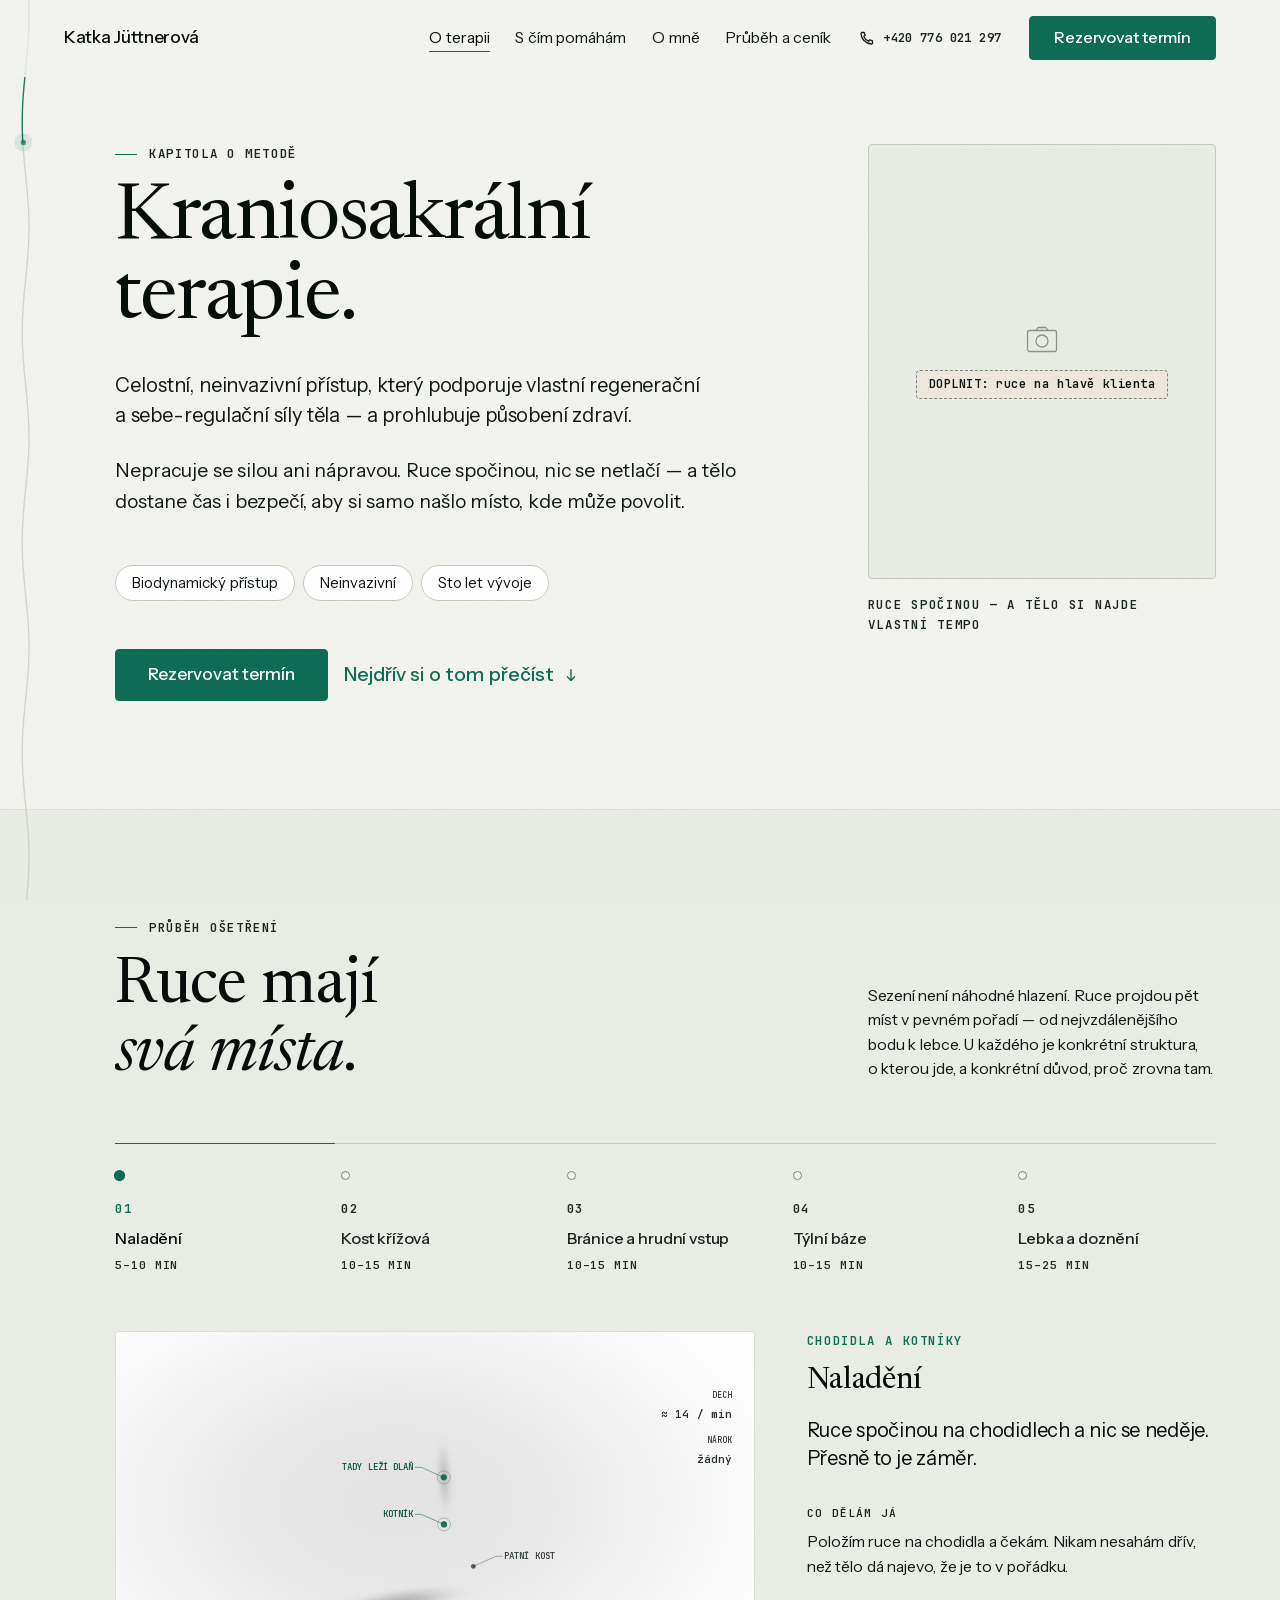
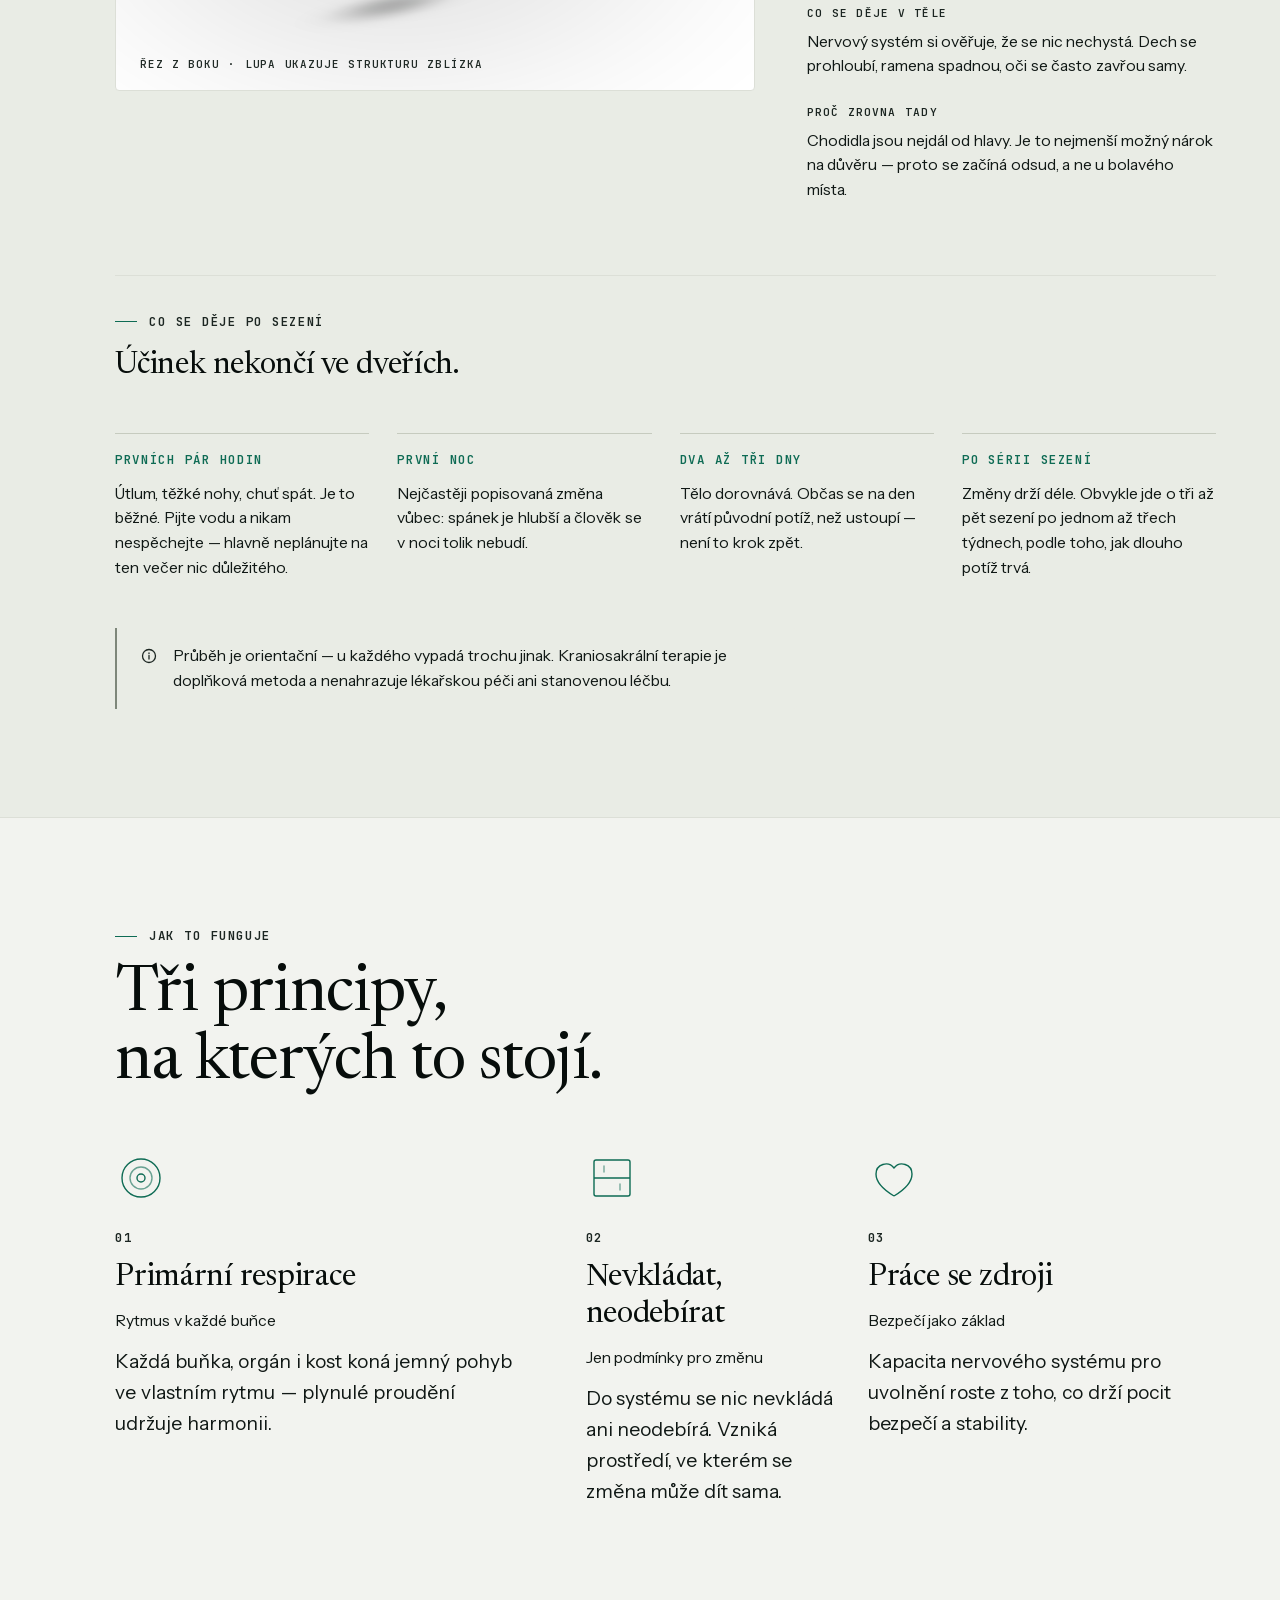
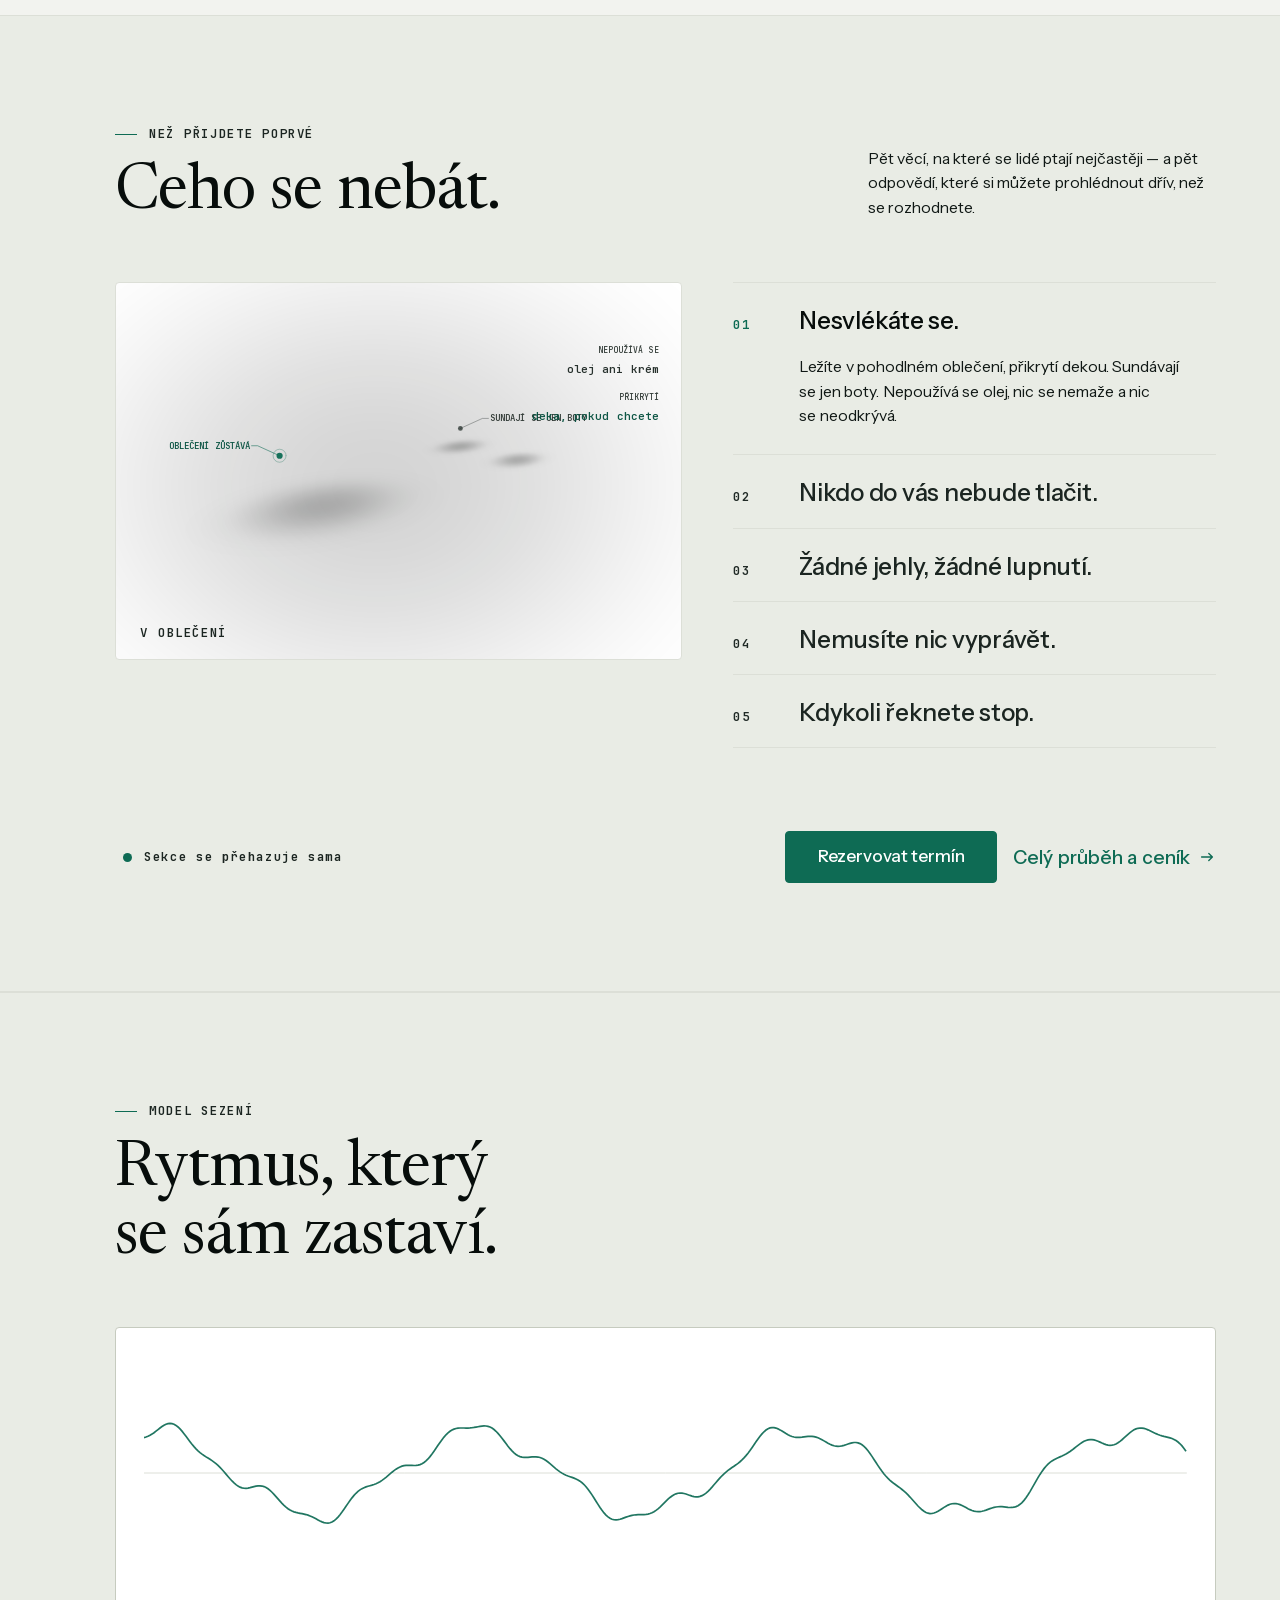
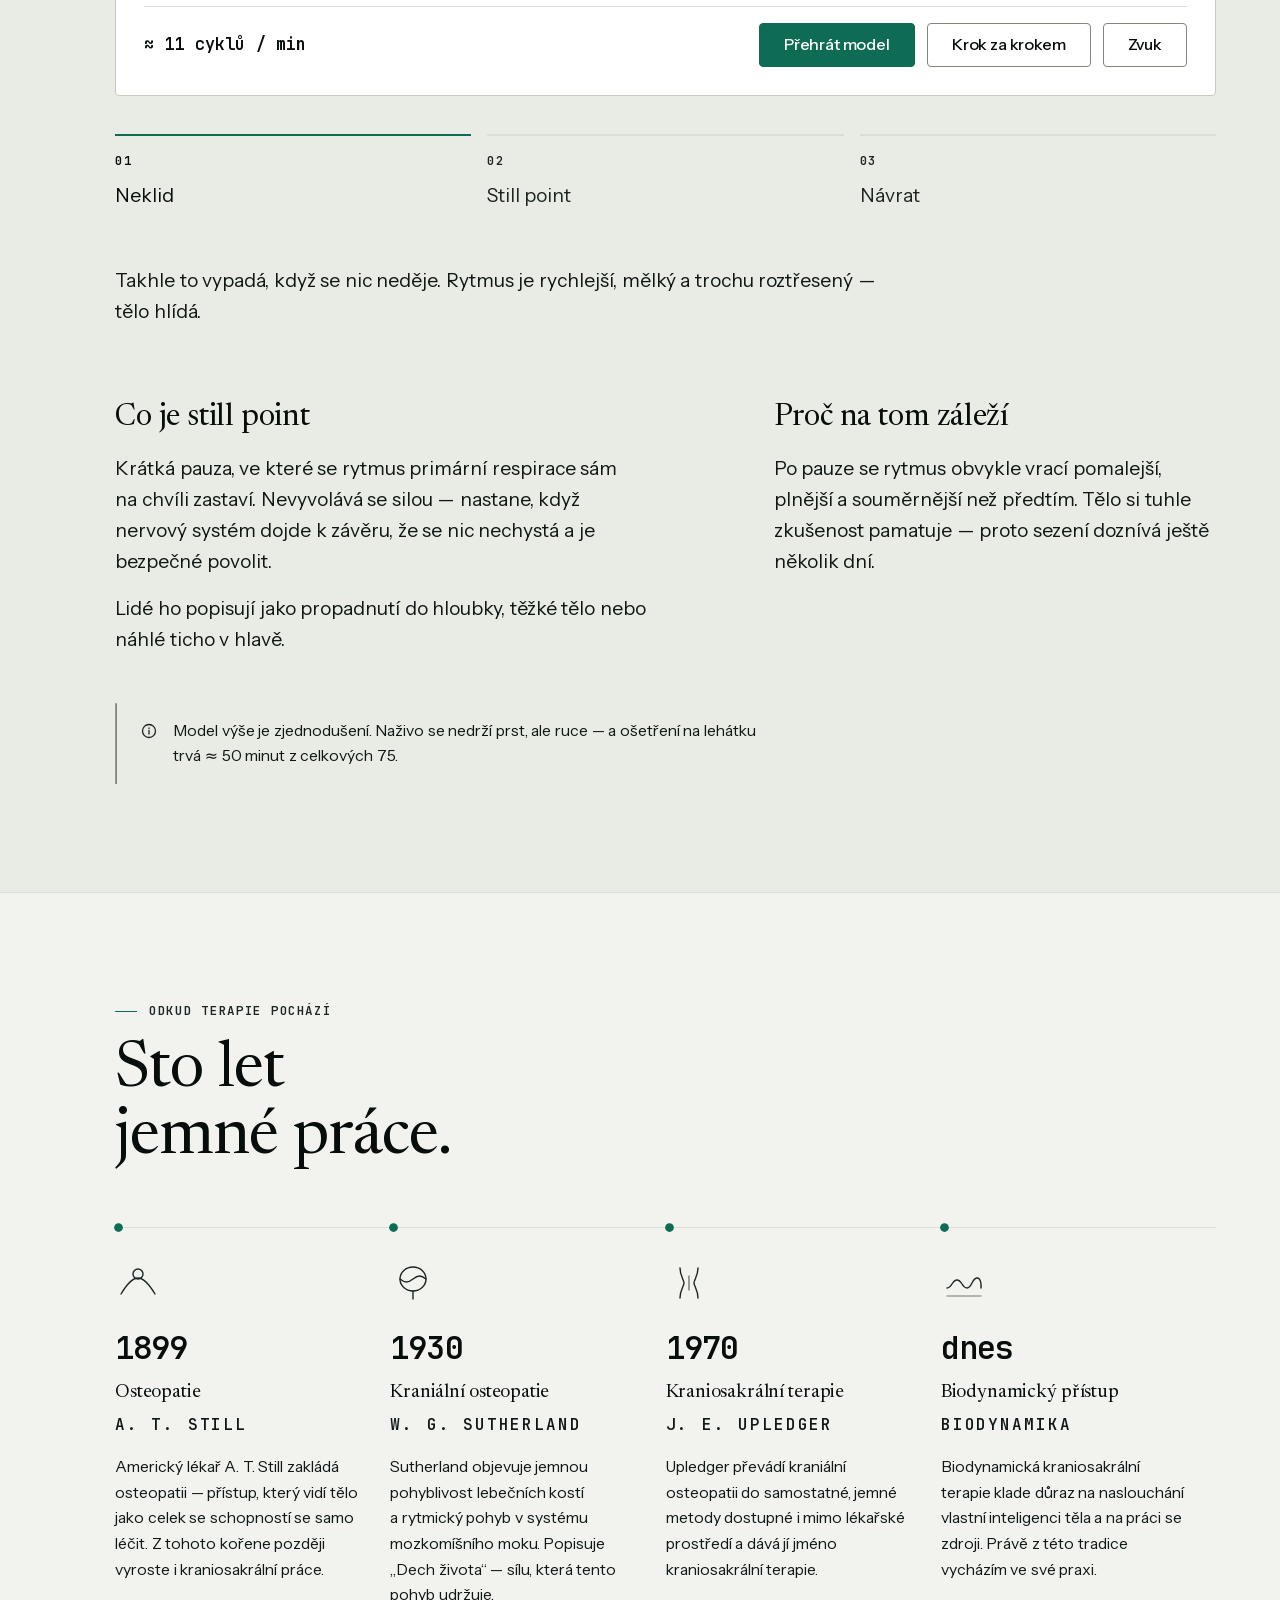
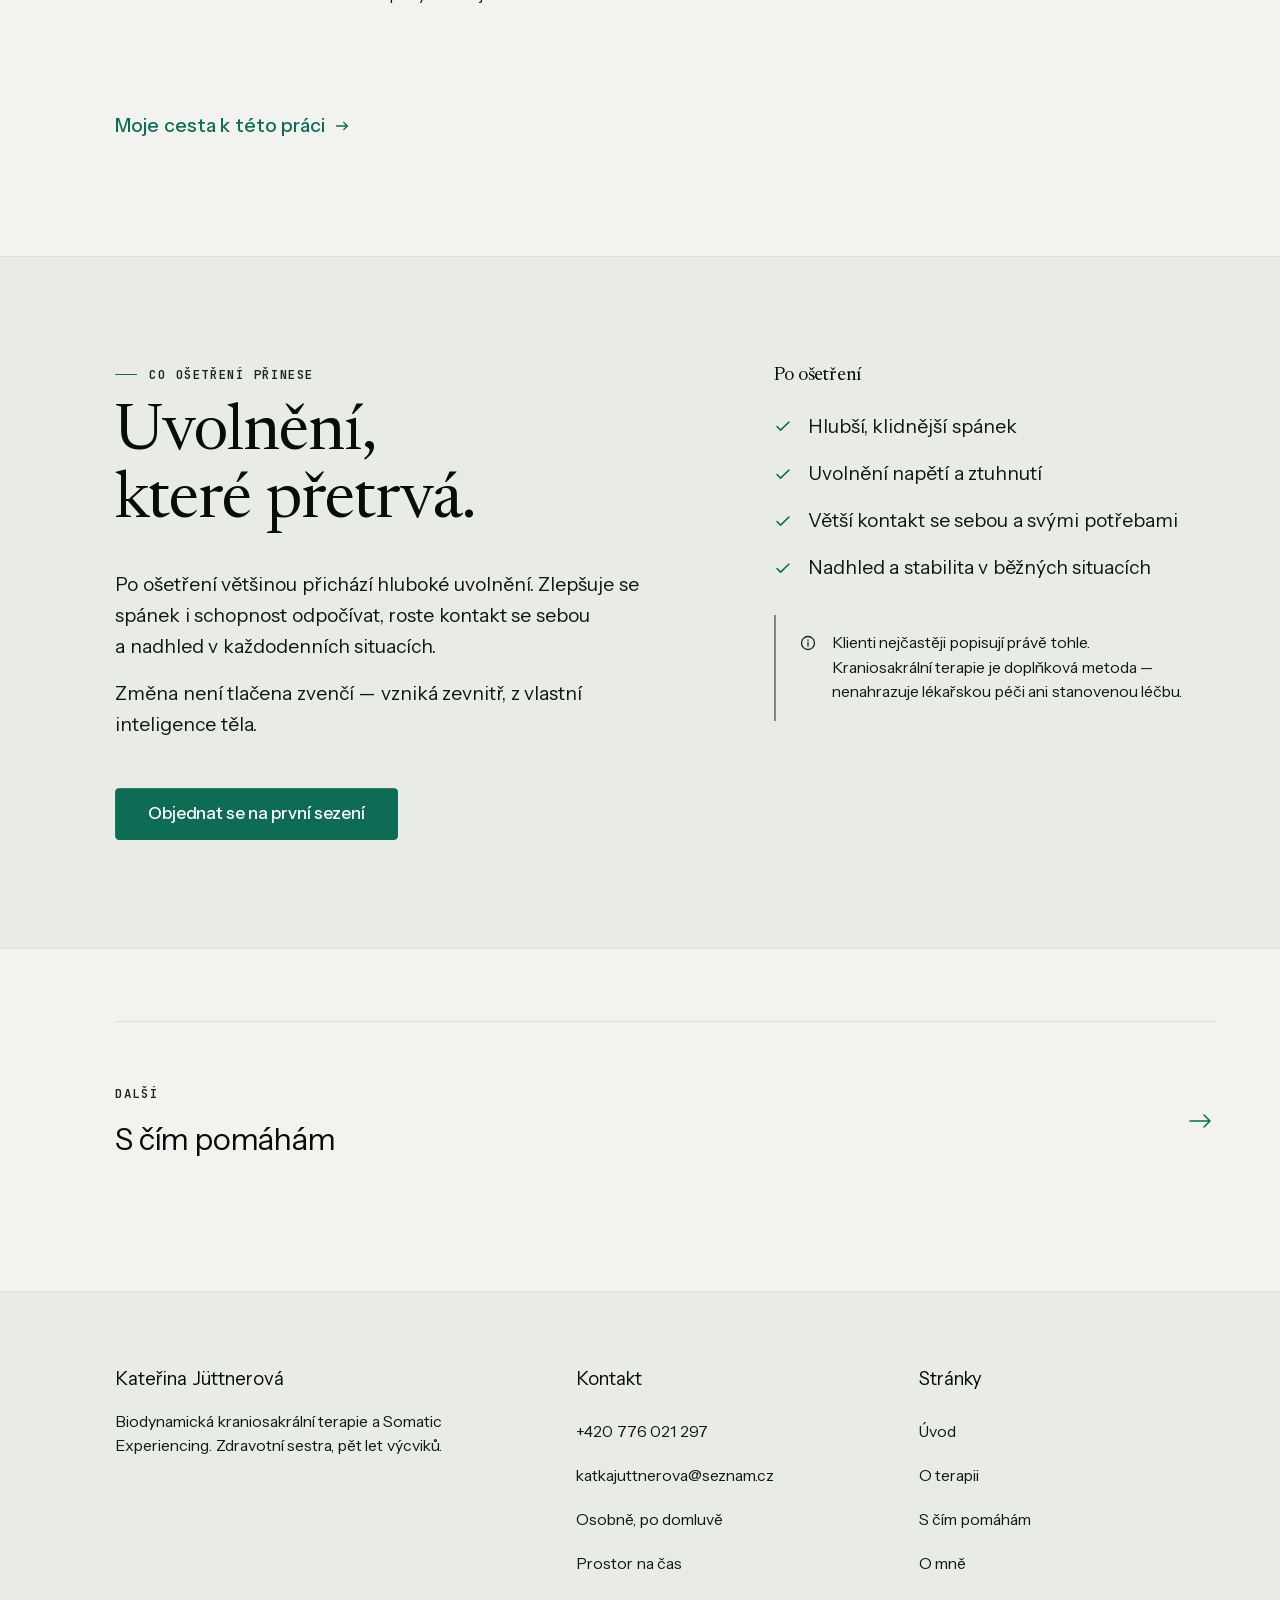
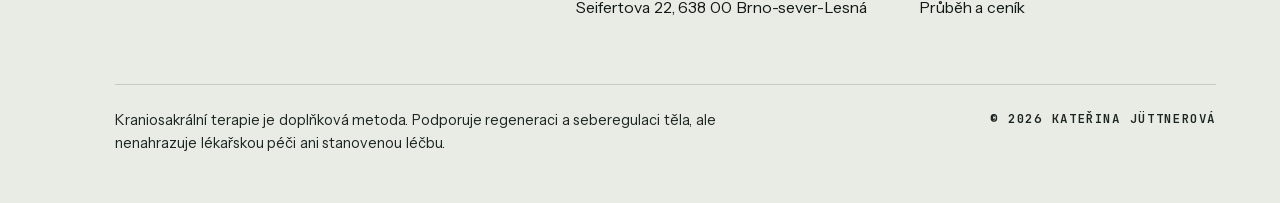
==== kraniosakralni-terapie.html @ 8b29a61a "popis změny" ====
<!doctype html>
<html lang="cs" class="no-js">
<head>
<meta charset="utf-8">
<meta name="viewport" content="width=device-width, initial-scale=1, viewport-fit=cover">
<title>O&nbsp;terapii — biodynamická kraniosakrální terapie</title>
<meta name="description" content="Co je kraniosakrální terapie, jak funguje a odkud pochází. Dotek o váze pěti gramů, primární respirace, still point a sto let vývoje od osteopatie.">
<link rel="canonical" href="https://www.example.cz/kraniosakralni-terapie.html">
<meta name="theme-color" content="#F2F3EF">

<meta property="og:type" content="article">
<meta property="og:locale" content="cs_CZ">
<meta property="og:title" content="O terapii — biodynamická kraniosakrální terapie">
<meta property="og:description" content="Dotek o váze pěti gramů. Rytmus pomalejší než dech. Sto let vývoje od osteopatie k biodynamice.">
<meta property="og:image" content="assets/og.png">
<meta name="twitter:card" content="summary_large_image">

<link rel="icon" href="assets/favicon.svg" type="image/svg+xml">
<link rel="apple-touch-icon" href="assets/apple-touch-icon.png">

<link rel="preload" href="fonts/instrumentsans-var.woff2" as="font" type="font/woff2" crossorigin>
<link rel="preload" href="fonts/newsreader.woff2" as="font" type="font/woff2" crossorigin>
<link rel="stylesheet" href="css/tokens.css">
<link rel="stylesheet" href="css/base.css">
<link rel="stylesheet" href="css/layout.css">
<link rel="stylesheet" href="css/components.css">
<link rel="stylesheet" href="css/modules.css">
<link rel="stylesheet" href="css/_l1.css">
<link rel="stylesheet" href="css/_l2.css">
<link rel="stylesheet" href="css/_l3.css">
<link rel="stylesheet" href="css/_l4.css">
<link rel="stylesheet" href="css/_l5.css">

<script>/* Skrytí pro animaci nasazujeme jen tam, kde je čím animovat.
   Když uživatel nechce pohyb, obsah se nikdy neskryje.
   Pojistka: kdyby se core.js nenačetl nebo cokoli spadlo,
   po 2 s masku strhneme natvrdo. Web bez efektu je pořád web,
   web bez textu není nic. core.js pojistku převezme. */
if(!matchMedia("(prefers-reduced-motion: reduce)").matches){
  document.documentElement.classList.add("js-anim");
  window.__kjRevealGuard=setTimeout(function(){document.documentElement.classList.remove("js-anim")},2000);
}</script>

<script type="application/ld+json">
{
  "@context": "https://schema.org",
  "@type": "BreadcrumbList",
  "itemListElement": [
    { "@type": "ListItem", "position": 1, "name": "Úvod", "item": "https://www.example.cz/" },
    { "@type": "ListItem", "position": 2, "name": "O terapii", "item": "https://www.example.cz/kraniosakralni-terapie.html" }
  ]
}
</script>
</head>
<body>

<a class="skip" href="#obsah">Přeskočit na obsah</a>
<div class="grain" aria-hidden="true"></div>
<canvas class="breathline" data-breathline aria-hidden="true"></canvas>

<header class="nav" data-nav>
  <div class="wrap nav__inner">
    <a class="nav__brand" href="index.html">Katka Jüttnerová</a>
    <nav class="nav__links" aria-label="Hlavní navigace">
      <a class="nav__link" href="kraniosakralni-terapie.html" aria-current="page">O&nbsp;terapii</a>
      <a class="nav__link" href="s-cim-pomaham.html">S&nbsp;čím pomáhám</a>
      <a class="nav__link" href="o-mne.html">O&nbsp;mně</a>
      <a class="nav__link" href="prubeh-a-cenik.html">Průběh a&nbsp;ceník</a>
    </nav>
    <a class="nav__tel" href="tel:+420776021297">
      <svg width="16" height="16" viewBox="0 0 16 16" fill="none" aria-hidden="true"><path d="M3 2.5h2.2l1 2.6L4.8 6.4a8 8 0 0 0 4.8 4.8l1.3-1.4 2.6 1V13a1 1 0 0 1-1.1 1A11 11 0 0 1 2 3.6 1 1 0 0 1 3 2.5Z" stroke="currentColor" stroke-width="1.3" stroke-linejoin="round"/></svg>
      <span class="mono mono--plain">+420&nbsp;776&nbsp;021&nbsp;297</span>
    </a>
    <a class="btn btn--primary btn--sm nav__cta" href="prubeh-a-cenik.html#objednani"><span>Rezervovat termín</span></a>
    <button class="nav__burger" data-burger aria-expanded="false" aria-controls="menu" aria-label="Otevřít menu">
      <svg width="24" height="24" viewBox="0 0 24 24" aria-hidden="true">
        <rect x="3" y="8" width="18" height="1.5" fill="currentColor"/>
        <rect x="3" y="15" width="18" height="1.5" fill="currentColor"/>
      </svg>
    </button>
  </div>
</header>

<div class="menu" id="menu" data-menu aria-hidden="true">
  <div class="wrap">
    <nav class="menu__list" aria-label="Hlavní navigace, mobilní">
      <a class="menu__link" href="index.html">Úvod</a>
      <a class="menu__link" href="kraniosakralni-terapie.html" aria-current="page">O&nbsp;terapii</a>
      <a class="menu__link" href="s-cim-pomaham.html">S&nbsp;čím pomáhám</a>
      <a class="menu__link" href="o-mne.html">O&nbsp;mně</a>
      <a class="menu__link" href="prubeh-a-cenik.html">Průběh a&nbsp;ceník</a>
    </nav>
    <div class="menu__meta">
      <a class="mono mono--plain" href="tel:+420776021297">+420&nbsp;776&nbsp;021&nbsp;297</a>
      <a class="mono mono--plain" href="mailto:katkajuttnerova@seznam.cz">katkajuttnerova@seznam.cz</a>
    </div>
  </div>
</div>

<main id="obsah">

  <!-- ══ HERO ══════════════════════════════════════════════════ -->
  <section class="section" style="padding-top: clamp(120px, 16vh, 190px)">
    <div class="wrap wrap--rail">
      <div class="grid">
        <div class="c1-7">
          <p class="eyebrow mono" data-reveal>Kapitola o&nbsp;metodě</p>
          <h1 data-reveal>
            <span class="line-mask"><span>Kraniosakrální</span></span>
            <span class="line-mask"><span>terapie.</span></span>
          </h1>
          <p class="lede" style="margin-top: var(--s-6)" data-reveal data-reveal-delay="120">
            Celostní, neinvazivní přístup, který podporuje vlastní regenerační
            a&nbsp;sebe-regulační síly těla — a&nbsp;prohlubuje působení zdraví.
          </p>
          <p style="margin-top: var(--s-5)" data-reveal data-reveal-delay="200">
            Nepracuje se silou ani nápravou. Ruce spočinou, nic se netlačí — a&nbsp;tělo
            dostane čas i&nbsp;bezpečí, aby si samo našlo místo, kde může povolit.
          </p>
          <div class="chips" style="margin-top: var(--s-7)" data-reveal data-reveal-delay="260">
            <span class="chip">Biodynamický přístup</span>
            <span class="chip">Neinvazivní</span>
            <span class="chip">Sto let vývoje</span>
          </div>
          <div class="actions" style="margin-top: var(--s-7)" data-reveal data-reveal-delay="320">
            <a class="btn btn--primary" href="prubeh-a-cenik.html#objednani"><span>Rezervovat termín</span></a>
            <a class="link-arrow" href="#podstata">Nejdřív si o&nbsp;tom přečíst
              <svg width="18" height="18" viewBox="0 0 20 20" fill="none" aria-hidden="true"><path d="M10 4v12M6 12l4 4 4-4" stroke="currentColor" stroke-width="1.5" stroke-linecap="round" stroke-linejoin="round"/></svg>
            </a>
          </div>
        </div>

        <div class="c9-12" data-reveal data-reveal-delay="160">
          <figure class="photo photo--4x5">
            <!-- FOTOGRAFIE 02 — ruce na hlavě klienta, 4:5 → assets/ruce-hlava.jpg. Brief v README.md. -->
            <div class="photo__ph">
              <svg width="34" height="34" viewBox="0 0 34 34" fill="none" aria-hidden="true">
                <rect x="2.5" y="6.5" width="29" height="21" rx="2" stroke="currentColor" stroke-width="1.3"/>
                <circle cx="17" cy="17" r="6" stroke="currentColor" stroke-width="1.3"/>
                <path d="M11 6.5l2-3h8l2 3" stroke="currentColor" stroke-width="1.3" stroke-linejoin="round"/>
              </svg>
              <span class="todo">DOPLNIT: ruce na hlavě klienta</span>
            </div>
          </figure>
          <p class="mono" style="margin-top: var(--s-4)">Ruce spočinou — a&nbsp;tělo si najde vlastní tempo</p>
        </div>
      </div>
    </div>
  </section>

  <!-- ══ PODSTATA — sestup pod hladinu ════════════════════════ -->
  <!-- ══ PĚT STANIC ════════════════════════════════════════════
       Průběh ošetření tak, jak opravdu vypadá: pět míst, kde
       ruce postupně spočinou, a u každého konkrétní struktura,
       o kterou jde. Žádný obraz na plátně není metafora —
       kost křížová je kost křížová, přepážka je přepážka.

       Vpravo nahoře je lupa: totéž místo zvětšené, aby bylo
       vidět, o čem text mluví. Vede k němu odkazová linka
       přesně do bodu na těle, kterého se to týká.            -->
  <section class="section tide-in" id="podstata" aria-labelledby="stanice-t">
    <div class="wrap wrap--rail">
      <div class="section-head">
        <div class="section-head__title">
          <p class="eyebrow mono" data-reveal>Průběh ošetření</p>
          <h2 id="stanice-t" data-reveal>
            <span class="line-mask"><span>Ruce mají</span></span>
            <span class="line-mask"><span><em class="em">svá místa</em>.</span></span>
          </h2>
        </div>
        <div class="section-head__aside">
          <p class="small" style="color: var(--ink-2)" data-reveal>
            Sezení není náhodné hlazení. Ruce projdou pět míst v&nbsp;pevném pořadí —
            od nejvzdálenějšího bodu k&nbsp;lebce. U&nbsp;každého je konkrétní struktura,
            o&nbsp;kterou jde, a&nbsp;konkrétní důvod, proč zrovna tam.
          </p>
        </div>
      </div>

      <div class="stops" data-stops data-reveal>

        <!-- ── osa pěti stanic ───────────────────────────────── -->
        <div class="stops__rail" role="tablist" aria-label="Pět stanic ošetření">
          <span class="stops__line" aria-hidden="true"><span class="stops__line-fill" data-stops-fill></span></span>

          <button class="stops__stop" type="button" role="tab" id="stanice-01"
                  aria-selected="true" aria-controls="stanice-01-p" data-stops-tab>
            <span class="stops__dot" aria-hidden="true"></span>
            <span class="stops__no mono">01</span>
            <span class="stops__name">Naladění</span>
            <span class="stops__len mono">5–10 min</span>
          </button>

          <button class="stops__stop" type="button" role="tab" id="stanice-02"
                  aria-selected="false" tabindex="-1" aria-controls="stanice-02-p" data-stops-tab>
            <span class="stops__dot" aria-hidden="true"></span>
            <span class="stops__no mono">02</span>
            <span class="stops__name">Kost křížová</span>
            <span class="stops__len mono">10–15 min</span>
          </button>

          <button class="stops__stop" type="button" role="tab" id="stanice-03"
                  aria-selected="false" tabindex="-1" aria-controls="stanice-03-p" data-stops-tab>
            <span class="stops__dot" aria-hidden="true"></span>
            <span class="stops__no mono">03</span>
            <span class="stops__name">Bránice a&nbsp;hrudní vstup</span>
            <span class="stops__len mono">10–15 min</span>
          </button>

          <button class="stops__stop" type="button" role="tab" id="stanice-04"
                  aria-selected="false" tabindex="-1" aria-controls="stanice-04-p" data-stops-tab>
            <span class="stops__dot" aria-hidden="true"></span>
            <span class="stops__no mono">04</span>
            <span class="stops__name">Týlní báze</span>
            <span class="stops__len mono">10–15 min</span>
          </button>

          <button class="stops__stop" type="button" role="tab" id="stanice-05"
                  aria-selected="false" tabindex="-1" aria-controls="stanice-05-p" data-stops-tab>
            <span class="stops__dot" aria-hidden="true"></span>
            <span class="stops__no mono">05</span>
            <span class="stops__name">Lebka a&nbsp;doznění</span>
            <span class="stops__len mono">15–25 min</span>
          </button>
        </div>

        <!-- ── scéna ─────────────────────────────────────────── -->
        <div class="stops__stage">
          <canvas class="stops__canvas" data-stops-canvas aria-hidden="true"></canvas>
          <p class="stops__hint mono" aria-hidden="true">řez z&nbsp;boku · lupa ukazuje strukturu zblízka</p>
        </div>

        <!-- ── panely ────────────────────────────────────────── -->
        <div class="stops__panels">

          <article class="stops__panel" id="stanice-01-p" role="tabpanel" aria-labelledby="stanice-01" data-stops-panel>
            <p class="stops__struct mono">Chodidla a&nbsp;kotníky</p>
            <h3 class="stops__title">Naladění</h3>
            <p class="stops__perex">Ruce spočinou na chodidlech a&nbsp;nic se neděje. Přesně to je záměr.</p>
            <dl class="stops__facts">
              <div><dt>Co dělám já</dt><dd>Položím ruce na chodidla a&nbsp;čekám. Nikam nesahám dřív,
                než tělo dá najevo, že je to v&nbsp;pořádku.</dd></div>
              <div><dt>Co se děje v&nbsp;těle</dt><dd>Nervový systém si ověřuje, že se nic nechystá.
                Dech se prohloubí, ramena spadnou, oči se často zavřou samy.</dd></div>
              <div><dt>Proč zrovna tady</dt><dd>Chodidla jsou nejdál od hlavy. Je to nejmenší možný
                nárok na důvěru — proto se začíná odsud, a&nbsp;ne u&nbsp;bolavého místa.</dd></div>
            </dl>
          </article>

          <article class="stops__panel" id="stanice-02-p" role="tabpanel" aria-labelledby="stanice-02" data-stops-panel hidden>
            <p class="stops__struct mono">Kost křížová · dolní úpon tvrdé pleny</p>
            <h3 class="stops__title">Kost křížová</h3>
            <p class="stops__perex">Dlaň leží pod křížem. Kost se sama naklání dopředu a&nbsp;dozadu — asi devětkrát za minutu.</p>
            <dl class="stops__facts">
              <div><dt>Co dělám já</dt><dd>Jedna ruka pod kostí křížovou, druhá volně na kyčli.
                Netlačím ani nenapravuji — držím místo a&nbsp;naslouchám.</dd></div>
              <div><dt>Co se děje v&nbsp;těle</dt><dd>Tvrdá plena, pevný obal míchy, je nahoře přirostlá
                k&nbsp;lebce a&nbsp;dole ke kosti křížové. Když povolí tah dole, uvolní se celý sloupec.</dd></div>
              <div><dt>Komu to nejvíc pomáhá</dt><dd>Ztuhlý kříž, vystřelující bolest do nohy,
                pánev po porodu, dlouhé sezení u&nbsp;stolu.</dd></div>
            </dl>
          </article>

          <article class="stops__panel" id="stanice-03-p" role="tabpanel" aria-labelledby="stanice-03" data-stops-panel hidden>
            <p class="stops__struct mono">Příčné přepážky · bránice · hrudní vstup</p>
            <h3 class="stops__title">Bránice a&nbsp;hrudní vstup</h3>
            <p class="stops__perex">Tělo má několik vodorovných přepážek. Když drží jedna, drží obvykle všechny.</p>
            <dl class="stops__facts">
              <div><dt>Co dělám já</dt><dd>Jedna ruka na hrudní kosti, druhá pod zády proti ní.
                Čekám, až se vrstva mezi nimi pustí — někdy to trvá deset minut.</dd></div>
              <div><dt>Co se děje v&nbsp;těle</dt><dd>Pánevní dno, bránice a&nbsp;hrudní vstup jsou úžiny,
                kudy prochází všechno: cévy, nervy, jícen, mízní cesty. Napětí se usazuje právě tady.</dd></div>
              <div><dt>Komu to nejvíc pomáhá</dt><dd>Mělký dech, sevřený hrudník, knedlík v&nbsp;krku,
                tlak pod žebry, studené ruce.</dd></div>
            </dl>
          </article>

          <article class="stops__panel" id="stanice-04-p" role="tabpanel" aria-labelledby="stanice-04" data-stops-panel hidden>
            <p class="stops__struct mono">Týl a&nbsp;atlas · výstup bloudivého nervu</p>
            <h3 class="stops__title">Týlní báze</h3>
            <p class="stops__perex">Hlava leží v&nbsp;dlaních. Její vlastní váha udělá většinu práce.</p>
            <dl class="stops__facts">
              <div><dt>Co dělám já</dt><dd>Prsty spočinou pod týlem, kde lebka nasedá na první obratel.
                Nic se netahá — jen se přestane držet.</dd></div>
              <div><dt>Co se děje v&nbsp;těle</dt><dd>Tudy vystupuje bloudivý nerv, hlavní kabel klidu
                do srdce, plic a&nbsp;střev. Když dostane místo, tělo se přepne z&nbsp;pohotovosti do trávení.</dd></div>
              <div><dt>Komu to nejvíc pomáhá</dt><dd>Migréna, tlak za okem, ztuhlá šíje, skřípání zubů,
                točení hlavy, tinnitus.</dd></div>
            </dl>
          </article>

          <article class="stops__panel" id="stanice-05-p" role="tabpanel" aria-labelledby="stanice-05" data-stops-panel hidden>
            <p class="stops__struct mono">Lebeční švy · nitrolební plena · still point</p>
            <h3 class="stops__title">Lebka a&nbsp;doznění</h3>
            <p class="stops__perex">Rytmus se prodlouží, na chvíli se úplně zastaví — a&nbsp;vrátí se hlubší.</p>
            <dl class="stops__facts">
              <div><dt>Co dělám já</dt><dd>Dlaně obejmou lebku a&nbsp;drží ji beze změny. Pak se ruce
                vrátí na chodidla a&nbsp;sezení se uzavře tam, kde začalo.</dd></div>
              <div><dt>Co se děje v&nbsp;těle</dt><dd>Té pauze se říká still point. Nevynucuje se: nastane,
                když nervový systém dojde k&nbsp;závěru, že se nic nechystá a&nbsp;je bezpečné povolit.</dd></div>
              <div><dt>Co potom</dt><dd>Posledních pár minut jen ležíte. Vstávat se nikam nespěchá —
                a&nbsp;většina lidí to ani nechce.</dd></div>
            </dl>
          </article>

        </div>
      </div>

      <!-- ── co se děje potom ────────────────────────────────── -->
      <div class="after" data-reveal>
        <div class="after__head">
          <p class="eyebrow mono">Co se děje po sezení</p>
          <h3 class="after__title">Účinek nekončí ve&nbsp;dveřích.</h3>
        </div>
        <ol class="after__list">
          <li>
            <span class="after__when mono">Prvních pár hodin</span>
            <p>Útlum, těžké nohy, chuť spát. Je to běžné. Pijte vodu a&nbsp;nikam nespěchejte —
              hlavně neplánujte na ten večer nic důležitého.</p>
          </li>
          <li>
            <span class="after__when mono">První noc</span>
            <p>Nejčastěji popisovaná změna vůbec: spánek je hlubší a&nbsp;člověk se v&nbsp;noci tolik nebudí.</p>
          </li>
          <li>
            <span class="after__when mono">Dva až tři dny</span>
            <p>Tělo dorovnává. Občas se na den vrátí původní potíž, než ustoupí — není to krok zpět.</p>
          </li>
          <li>
            <span class="after__when mono">Po sérii sezení</span>
            <p>Změny drží déle. Obvykle jde o&nbsp;tři až pět sezení po&nbsp;jednom až třech týdnech,
              podle toho, jak dlouho potíž trvá.</p>
          </li>
        </ol>
        <div class="after__note note">
          <svg width="16" height="16" viewBox="0 0 16 16" fill="none" aria-hidden="true"><circle cx="8" cy="8" r="6.5" stroke="currentColor" stroke-width="1.3"/><path d="M8 5v.5M8 7.5V11" stroke="currentColor" stroke-width="1.3" stroke-linecap="round"/></svg>
          <p>Průběh je orientační — u&nbsp;každého vypadá trochu jinak. Kraniosakrální terapie je
            doplňková metoda a&nbsp;nenahrazuje lékařskou péči ani stanovenou léčbu.</p>
        </div>
      </div>
    </div>
  </section>

  <!-- ══ JAK TO FUNGUJE — tři principy ═════════════════════════ -->
  <section class="section" aria-labelledby="funguje">
    <div class="wrap wrap--rail">
      <div class="section-head">
        <div class="section-head__title">
          <p class="eyebrow mono" data-reveal>Jak to funguje</p>
          <h2 id="funguje" data-reveal>
            <span class="line-mask"><span>Tři principy,</span></span>
            <span class="line-mask"><span>na kterých to stojí.</span></span>
          </h2>
        </div>
      </div>

      <div class="grid">
        <article class="c1-5" data-reveal>
          <svg width="52" height="52" viewBox="0 0 52 52" fill="none" data-draw style="color: var(--tide); margin-bottom: var(--s-5)" aria-hidden="true">
            <circle cx="26" cy="26" r="19" stroke="currentColor" stroke-width="1.4"/>
            <circle cx="26" cy="26" r="11" stroke="currentColor" stroke-width="1.4" opacity=".6"/>
            <circle cx="26" cy="26" r="4" stroke="currentColor" stroke-width="1.4"/>
          </svg>
          <p class="mono">01</p>
          <h3 style="margin: var(--s-3) 0">Primární respirace</h3>
          <p class="small" style="color: var(--ink-2); margin-bottom: var(--s-3)">Rytmus v&nbsp;každé buňce</p>
          <p>Každá buňka, orgán i&nbsp;kost koná jemný pohyb ve vlastním rytmu — plynulé proudění udržuje harmonii.</p>
        </article>

        <article class="c6-12" style="grid-column: 6 / 9" data-reveal data-reveal-delay="80">
          <svg width="52" height="52" viewBox="0 0 52 52" fill="none" data-draw style="color: var(--tide); margin-bottom: var(--s-5)" aria-hidden="true">
            <rect x="8" y="8" width="36" height="36" rx="2" stroke="currentColor" stroke-width="1.4"/>
            <path d="M8 26h36" stroke="currentColor" stroke-width="1.4"/>
            <path d="M18 20v-6M34 32v6" stroke="currentColor" stroke-width="1.4" stroke-linecap="round" opacity=".55"/>
          </svg>
          <p class="mono">02</p>
          <h3 style="margin: var(--s-3) 0">Nevkládat, neodebírat</h3>
          <p class="small" style="color: var(--ink-2); margin-bottom: var(--s-3)">Jen podmínky pro změnu</p>
          <p>Do systému se nic nevkládá ani neodebírá. Vzniká prostředí, ve kterém se změna může dít sama.</p>
        </article>

        <article class="c9-12" data-reveal data-reveal-delay="160">
          <svg width="52" height="52" viewBox="0 0 52 52" fill="none" data-draw style="color: var(--tide); margin-bottom: var(--s-5)" aria-hidden="true">
            <path d="M26 44C16 38 8 31 8 22a10 10 0 0 1 18-6 10 10 0 0 1 18 6c0 9-8 16-18 22Z" stroke="currentColor" stroke-width="1.4" stroke-linejoin="round"/>
          </svg>
          <p class="mono">03</p>
          <h3 style="margin: var(--s-3) 0">Práce se zdroji</h3>
          <p class="small" style="color: var(--ink-2); margin-bottom: var(--s-3)">Bezpečí jako základ</p>
          <p>Kapacita nervového systému pro uvolnění roste z&nbsp;toho, co drží pocit bezpečí a&nbsp;stability.</p>
        </article>
      </div>
    </div>
  </section>

  <!-- ══ PĚT GRAMŮ — řez tkání pod prstem ══════════════════════ -->
  <!-- ══ ČEHO SE NEBÁT ═════════════════════════════════════════
       Nejčastější obavy před první návštěvou. Ne seznam tvrzení
       — pět scén, ve kterých je vidět, co se dít NEBUDE.

       Panely se přehazují samy, dokud si někdo nevybere. Pak
       se automat vypne a už se nezapne: kdo si vybral, ten
       čte, a nesmí mu to nikdo přehodit pod rukama.          -->
  <section class="section tide-in" id="pet-gramu" aria-labelledby="obavy">
    <div class="wrap wrap--rail">
      <div class="section-head">
        <div class="section-head__title">
          <p class="eyebrow mono" data-reveal>Než přijdete poprvé</p>
          <h2 id="obavy" data-reveal>
            <span class="line-mask"><span>Čeho se nebát.</span></span>
          </h2>
        </div>
        <div class="section-head__aside">
          <p class="small" style="color: var(--ink-2)" data-reveal>
            Pět věcí, na které se lidé ptají nejčastěji — a&nbsp;pět odpovědí, které
            si můžete prohlédnout dřív, než se rozhodnete.
          </p>
        </div>
      </div>

      <div class="calm" data-calm data-reveal>

        <!-- ── scéna ─────────────────────────────────────────── -->
        <div class="calm__stage">
          <canvas class="calm__canvas" data-calm-canvas aria-hidden="true"></canvas>
          <p class="calm__stamp mono" data-calm-stamp aria-hidden="true">v oblečení</p>
        </div>

        <!-- ── seznam ────────────────────────────────────────── -->
        <div class="calm__list" role="tablist" aria-label="Pět častých obav" aria-orientation="vertical">

          <div class="calm__item" data-calm-item="clothes">
            <button class="calm__head" type="button" role="tab" id="obava-01"
                    aria-selected="true" aria-controls="obava-01-p" data-calm-tab>
              <span class="calm__no mono" aria-hidden="true">01</span>
              <span class="calm__title">Nesvlékáte se.</span>
              <span class="calm__meter" aria-hidden="true"><span class="calm__meter-fill" data-calm-meter></span></span>
            </button>
            <div class="calm__panel" id="obava-01-p" role="tabpanel" aria-labelledby="obava-01" data-calm-panel>
              <p><span>Ležíte v&nbsp;pohodlném oblečení, přikrytí dekou. Sundávají se jen boty.
                Nepoužívá se olej, nic se nemaže a&nbsp;nic se neodkrývá.</span></p>
            </div>
          </div>

          <div class="calm__item" data-calm-item="press">
            <button class="calm__head" type="button" role="tab" id="obava-02"
                    aria-selected="false" aria-controls="obava-02-p" data-calm-tab tabindex="-1">
              <span class="calm__no mono" aria-hidden="true">02</span>
              <span class="calm__title">Nikdo do vás nebude tlačit.</span>
              <span class="calm__meter" aria-hidden="true"><span class="calm__meter-fill" data-calm-meter></span></span>
            </button>
            <div class="calm__panel" id="obava-02-p" role="tabpanel" aria-labelledby="obava-02" data-calm-panel hidden>
              <p><span>Dotek váží kolem pěti gramů — jako mince položená na kůži. Kůže se
                prohne o&nbsp;desetiny milimetru. Není to masáž ani napravování.</span></p>
            </div>
          </div>

          <div class="calm__item" data-calm-item="tools">
            <button class="calm__head" type="button" role="tab" id="obava-03"
                    aria-selected="false" aria-controls="obava-03-p" data-calm-tab tabindex="-1">
              <span class="calm__no mono" aria-hidden="true">03</span>
              <span class="calm__title">Žádné jehly, žádné lupnutí.</span>
              <span class="calm__meter" aria-hidden="true"><span class="calm__meter-fill" data-calm-meter></span></span>
            </button>
            <div class="calm__panel" id="obava-03-p" role="tabpanel" aria-labelledby="obava-03" data-calm-panel hidden>
              <p><span>Nic se nepíchá, nic se nenapravuje trhnutím, klouby se nelámou.
                Jediný nástroj jsou ruce, které leží.</span></p>
            </div>
          </div>

          <div class="calm__item" data-calm-item="talk">
            <button class="calm__head" type="button" role="tab" id="obava-04"
                    aria-selected="false" aria-controls="obava-04-p" data-calm-tab tabindex="-1">
              <span class="calm__no mono" aria-hidden="true">04</span>
              <span class="calm__title">Nemusíte nic vyprávět.</span>
              <span class="calm__meter" aria-hidden="true"><span class="calm__meter-fill" data-calm-meter></span></span>
            </button>
            <div class="calm__panel" id="obava-04-p" role="tabpanel" aria-labelledby="obava-04" data-calm-panel hidden>
              <p><span>Nemusíte otevírat nic, na co nemáte sílu. Řeknete jen to, co chcete —
                a&nbsp;pak už můžete mlčet celých pětasedmdesát minut.</span></p>
            </div>
          </div>

          <div class="calm__item" data-calm-item="stop">
            <button class="calm__head" type="button" role="tab" id="obava-05"
                    aria-selected="false" aria-controls="obava-05-p" data-calm-tab tabindex="-1">
              <span class="calm__no mono" aria-hidden="true">05</span>
              <span class="calm__title">Kdykoli řeknete stop.</span>
              <span class="calm__meter" aria-hidden="true"><span class="calm__meter-fill" data-calm-meter></span></span>
            </button>
            <div class="calm__panel" id="obava-05-p" role="tabpanel" aria-labelledby="obava-05" data-calm-panel hidden>
              <p><span>Ruce se zvednou okamžitě a&nbsp;bez vysvětlování. Každý nový kontakt
                předem řeknu — nikdy se vás nedotknu bez ohlášení.</span></p>
            </div>
          </div>

        </div>

        <!-- ── ovládání ──────────────────────────────────────── -->
        <div class="calm__foot">
          <button class="calm__auto" type="button" data-calm-auto aria-pressed="true">
            <span class="calm__auto-icon" aria-hidden="true"></span>
            <span data-calm-auto-label>Sekce se přehazuje sama</span>
          </button>
          <div class="actions">
            <a class="btn btn--primary" href="prubeh-a-cenik.html#objednani"><span>Rezervovat termín</span></a>
            <a class="link-arrow" href="prubeh-a-cenik.html">Celý průběh a&nbsp;ceník
              <svg width="18" height="18" viewBox="0 0 20 20" fill="none" aria-hidden="true"><path d="M4 10h12M12 6l4 4-4 4" stroke="currentColor" stroke-width="1.5" stroke-linecap="round" stroke-linejoin="round"/></svg>
            </a>
          </div>
        </div>

      </div>
    </div>
  </section>

  <!-- ══ STILL POINT ═══════════════════════════════════════════ -->
  <section class="section tide-in" id="stillpoint" aria-labelledby="still-t">
    <div class="wrap wrap--rail">
      <div class="section-head">
        <div class="section-head__title">
          <p class="eyebrow mono" data-reveal>Model sezení</p>
          <h2 id="still-t" data-reveal>
            <span class="line-mask"><span>Rytmus, který</span></span>
            <span class="line-mask"><span>se sám zastaví.</span></span>
          </h2>
        </div>
        <div class="section-head__aside">
          <p class="hint" data-reveal><span class="hint__dot" aria-hidden="true"></span> Přehrajte si, co se pod rukama děje</p>
        </div>
      </div>

      <div class="still" data-stillpoint data-breath-mode="still" data-reveal>
        <div class="still__stage">
          <canvas class="still__canvas" data-still-canvas aria-hidden="true"></canvas>
          <div class="still__meta">
            <div class="still__rate" data-still-rate aria-live="polite">≈&nbsp;11 cyklů / min</div>
            <div class="actions actions--tight">
              <button class="btn btn--primary btn--sm" data-still-play aria-pressed="false" type="button"><span data-label>Přehrát model</span></button>
              <button class="btn btn--ghost btn--sm" data-still-stepper type="button"><span>Krok za krokem</span></button>
              <button class="btn btn--ghost btn--sm" data-still-sound aria-pressed="false" type="button"><span data-label>Zvuk</span></button>
            </div>
          </div>
        </div>

        <div class="still__steps">
          <button class="still__step" data-still-step aria-current="true" type="button"><b>01</b>Neklid</button>
          <button class="still__step" data-still-step aria-current="false" type="button"><b>02</b>Still point</button>
          <button class="still__step" data-still-step aria-current="false" type="button"><b>03</b>Návrat</button>
        </div>

        <p class="still__desc" data-still-desc></p>
      </div>

      <div class="grid" style="margin-top: clamp(40px, 6vh, 72px)">
        <div class="c1-6" data-reveal>
          <h3>Co je still point</h3>
          <p style="margin-top: var(--s-4)">
            Krátká pauza, ve které se rytmus primární respirace sám na chvíli zastaví.
            Nevyvolává se silou — nastane, když nervový systém dojde k&nbsp;závěru, že se nic
            nechystá a&nbsp;je bezpečné povolit.
          </p>
          <p style="margin-top: var(--s-4)">
            Lidé ho popisují jako propadnutí do hloubky, těžké tělo nebo náhlé ticho v&nbsp;hlavě.
          </p>
        </div>
        <div class="c8-12" data-reveal data-reveal-delay="100">
          <h3>Proč na tom záleží</h3>
          <p style="margin-top: var(--s-4)">
            Po pauze se rytmus obvykle vrací pomalejší, plnější a&nbsp;souměrnější než předtím.
            Tělo si tuhle zkušenost pamatuje — proto sezení doznívá ještě několik dní.
          </p>
        </div>
      </div>

      <div class="note" style="margin-top: var(--s-7)" data-reveal>
        <svg width="16" height="16" viewBox="0 0 16 16" fill="none" aria-hidden="true"><circle cx="8" cy="8" r="6.5" stroke="currentColor" stroke-width="1.3"/><path d="M8 5v.5M8 7.5V11" stroke="currentColor" stroke-width="1.3" stroke-linecap="round"/></svg>
        <p>
          Model výše je zjednodušení. Naživo se nedrží prst, ale ruce — a&nbsp;ošetření na lehátku
          trvá ≈&nbsp;50 minut z&nbsp;celkových 75.
        </p>
      </div>
    </div>
  </section>

  <!-- ══ STO LET JEMNÉ PRÁCE ═══════════════════════════════════ -->
  <section class="section" aria-labelledby="historie">
    <div class="wrap wrap--rail">
      <div class="section-head">
        <div class="section-head__title">
          <p class="eyebrow mono" data-reveal>Odkud terapie pochází</p>
          <h2 id="historie" data-reveal>
            <span class="line-mask"><span>Sto let</span></span>
            <span class="line-mask"><span>jemné práce.</span></span>
          </h2>
        </div>
      </div>

      <div class="timeline" data-timeline>
        <div class="timeline__track">
          <article class="tl-node" data-tl-node>
            <svg class="tl-node__glyph" viewBox="0 0 46 46" fill="none" data-draw aria-hidden="true">
              <path d="M6 34c6-10 12-16 17-16s11 6 17 16" stroke="currentColor" stroke-width="1.4" stroke-linecap="round"/>
              <circle cx="23" cy="14" r="5" stroke="currentColor" stroke-width="1.4"/>
            </svg>
            <span class="tl-node__year">1899</span>
            <h3 class="tl-node__title">Osteopatie</h3>
            <p class="tl-node__who">A. T. Still</p>
            <p>Americký lékař A. T. Still zakládá osteopatii — přístup, který vidí tělo jako celek
              se schopností se samo léčit. Z&nbsp;tohoto kořene později vyroste i&nbsp;kraniosakrální práce.</p>
          </article>

          <article class="tl-node" data-tl-node>
            <svg class="tl-node__glyph" viewBox="0 0 46 46" fill="none" data-draw aria-hidden="true">
              <ellipse cx="23" cy="19" rx="13" ry="12" stroke="currentColor" stroke-width="1.4"/>
              <path d="M10 19c5 4 8 4 13 0s8-4 13 0" stroke="currentColor" stroke-width="1.4" stroke-linecap="round"/>
              <path d="M23 31v8" stroke="currentColor" stroke-width="1.4" stroke-linecap="round"/>
            </svg>
            <span class="tl-node__year">1930</span>
            <h3 class="tl-node__title">Kraniální osteopatie</h3>
            <p class="tl-node__who">W. G. Sutherland</p>
            <p>Sutherland objevuje jemnou pohyblivost lebečních kostí a&nbsp;rytmický pohyb v&nbsp;systému
              mozkomíšního moku. Popisuje „Dech života“ — sílu, která tento pohyb udržuje.</p>
          </article>

          <article class="tl-node" data-tl-node>
            <svg class="tl-node__glyph" viewBox="0 0 46 46" fill="none" data-draw aria-hidden="true">
              <path d="M14 8c0 8 4 12 4 15s-4 7-4 15" stroke="currentColor" stroke-width="1.4" stroke-linecap="round"/>
              <path d="M32 8c0 8-4 12-4 15s4 7 4 15" stroke="currentColor" stroke-width="1.4" stroke-linecap="round"/>
              <path d="M23 16v14" stroke="currentColor" stroke-width="1.4" stroke-linecap="round" opacity=".6"/>
            </svg>
            <span class="tl-node__year">1970</span>
            <h3 class="tl-node__title">Kraniosakrální terapie</h3>
            <p class="tl-node__who">J. E. Upledger</p>
            <p>Upledger převádí kraniální osteopatii do samostatné, jemné metody dostupné i&nbsp;mimo
              lékařské prostředí a&nbsp;dává jí jméno kraniosakrální terapie.</p>
          </article>

          <article class="tl-node" data-tl-node>
            <svg class="tl-node__glyph" viewBox="0 0 46 46" fill="none" data-draw aria-hidden="true">
              <path d="M6 28c5 0 5-8 10-8s5 8 10 8 5-10 10-10 4 10 4 10" stroke="currentColor" stroke-width="1.4" stroke-linecap="round"/>
              <path d="M6 36h34" stroke="currentColor" stroke-width="1.4" stroke-linecap="round" opacity=".4"/>
            </svg>
            <span class="tl-node__year">dnes</span>
            <h3 class="tl-node__title">Biodynamický přístup</h3>
            <p class="tl-node__who">Biodynamika</p>
            <p>Biodynamická kraniosakrální terapie klade důraz na naslouchání vlastní inteligenci
              těla a&nbsp;na práci se zdroji. Právě z&nbsp;této tradice vycházím ve své praxi.</p>
          </article>
        </div>
      </div>

      <div class="actions" style="margin-top: var(--s-7)" data-reveal>
        <a class="link-arrow" href="o-mne.html">Moje cesta k&nbsp;této práci
          <svg width="18" height="18" viewBox="0 0 20 20" fill="none" aria-hidden="true"><path d="M4 10h12M12 6l4 4-4 4" stroke="currentColor" stroke-width="1.5" stroke-linecap="round" stroke-linejoin="round"/></svg>
        </a>
      </div>
    </div>
  </section>

  <!-- ══ CO OŠETŘENÍ PŘINESE ═══════════════════════════════════ -->
  <section class="section tide-in" aria-labelledby="prinese">
    <div class="wrap wrap--rail">
      <div class="grid">
        <div class="c1-6">
          <p class="eyebrow mono" data-reveal>Co ošetření přinese</p>
          <h2 id="prinese" data-reveal>
            <span class="line-mask"><span>Uvolnění,</span></span>
            <span class="line-mask"><span>které přetrvá.</span></span>
          </h2>
          <p style="margin-top: var(--s-6)" data-reveal>
            Po ošetření většinou přichází hluboké uvolnění. Zlepšuje se spánek i&nbsp;schopnost
            odpočívat, roste kontakt se sebou a&nbsp;nadhled v&nbsp;každodenních situacích.
          </p>
          <p style="margin-top: var(--s-4)" data-reveal>
            Změna není tlačena zvenčí — vzniká zevnitř, z&nbsp;vlastní inteligence těla.
          </p>
          <div class="actions" style="margin-top: var(--s-7)" data-reveal>
            <a class="btn btn--primary" href="prubeh-a-cenik.html#objednani"><span>Objednat se na první sezení</span></a>
          </div>
        </div>

        <div class="c8-12" data-reveal>
          <h3 style="font-size: var(--fs-h4); margin-bottom: var(--s-5)">Po ošetření</h3>
          <ul class="checks">
            <li><svg width="18" height="18" viewBox="0 0 18 18" fill="none" aria-hidden="true"><path d="M3 9.5l3.6 3.6L15 5" stroke="currentColor" stroke-width="1.6" stroke-linecap="round" stroke-linejoin="round"/></svg> Hlubší, klidnější spánek</li>
            <li><svg width="18" height="18" viewBox="0 0 18 18" fill="none" aria-hidden="true"><path d="M3 9.5l3.6 3.6L15 5" stroke="currentColor" stroke-width="1.6" stroke-linecap="round" stroke-linejoin="round"/></svg> Uvolnění napětí a&nbsp;ztuhnutí</li>
            <li><svg width="18" height="18" viewBox="0 0 18 18" fill="none" aria-hidden="true"><path d="M3 9.5l3.6 3.6L15 5" stroke="currentColor" stroke-width="1.6" stroke-linecap="round" stroke-linejoin="round"/></svg> Větší kontakt se sebou a&nbsp;svými potřebami</li>
            <li><svg width="18" height="18" viewBox="0 0 18 18" fill="none" aria-hidden="true"><path d="M3 9.5l3.6 3.6L15 5" stroke="currentColor" stroke-width="1.6" stroke-linecap="round" stroke-linejoin="round"/></svg> Nadhled a&nbsp;stabilita v&nbsp;běžných situacích</li>
          </ul>

          <div class="note" style="margin-top: var(--s-6)">
            <svg width="16" height="16" viewBox="0 0 16 16" fill="none" aria-hidden="true"><circle cx="8" cy="8" r="6.5" stroke="currentColor" stroke-width="1.3"/><path d="M8 5v.5M8 7.5V11" stroke="currentColor" stroke-width="1.3" stroke-linecap="round"/></svg>
            <p>Klienti nejčastěji popisují právě tohle. Kraniosakrální terapie je doplňková
              metoda — nenahrazuje lékařskou péči ani stanovenou léčbu.</p>
          </div>
        </div>
      </div>
    </div>
  </section>

  <section class="section--tight">
    <div class="wrap wrap--rail">
      <a class="pager" href="s-cim-pomaham.html">
        <span>
          <span class="pager__label mono">Další</span>
          <span class="pager__title" style="display: block; margin-top: var(--s-2)">S&nbsp;čím pomáhám</span>
        </span>
        <svg class="pager__arrow" width="32" height="32" viewBox="0 0 32 32" fill="none" aria-hidden="true"><path d="M6 16h20M20 10l6 6-6 6" stroke="currentColor" stroke-width="1.5" stroke-linecap="round" stroke-linejoin="round"/></svg>
      </a>
    </div>
  </section>

</main>

<footer class="footer" data-breath-mode="exhale">
  <div class="wrap wrap--rail">
    <div class="footer__grid">
      <div>
        <p class="footer__title">Kateřina Jüttnerová</p>
        <p class="small" style="color: var(--ink-2); max-width: 34ch">
          Biodynamická kraniosakrální terapie a&nbsp;Somatic Experiencing.
          Zdravotní sestra, pět let výcviků.
        </p>
      </div>
      <div>
        <p class="footer__title">Kontakt</p>
        <address class="footer__list small">
          <a href="tel:+420776021297">+420&nbsp;776&nbsp;021&nbsp;297</a>
          <a href="mailto:katkajuttnerova@seznam.cz">katkajuttnerova@seznam.cz</a>
          <span style="color: var(--ink-2)">Osobně, po&nbsp;domluvě</span>
          <span>Prostor na&nbsp;čas</span>
          <span>Seifertova 22, 638&nbsp;00 Brno-sever-Lesná</span>
        </address>
      </div>
      <div>
        <p class="footer__title">Stránky</p>
        <nav class="footer__list small" aria-label="Patička">
          <a href="index.html">Úvod</a>
          <a href="kraniosakralni-terapie.html">O&nbsp;terapii</a>
          <a href="s-cim-pomaham.html">S&nbsp;čím pomáhám</a>
          <a href="o-mne.html">O&nbsp;mně</a>
          <a href="prubeh-a-cenik.html">Průběh a&nbsp;ceník</a>
        </nav>
      </div>
    </div>

    <div class="footer__legal">
      <p class="footer__disclaimer">
        Kraniosakrální terapie je doplňková metoda. Podporuje regeneraci a&nbsp;seberegulaci těla,
        ale nenahrazuje lékařskou péči ani stanovenou léčbu.
      </p>
      <p class="mono">© 2026 Kateřina Jüttnerová</p>
    </div>
  </div>
</footer>

<nav class="bottombar" aria-label="Rychlý kontakt">
  <a class="bottombar__btn bottombar__btn--primary" href="tel:+420776021297">
    <svg width="18" height="18" viewBox="0 0 24 24" fill="none" aria-hidden="true"><path d="M4 4h3.4l1.5 4-2.1 1.6a12 12 0 0 0 7.6 7.6L16 15l4 1.5V20a1.5 1.5 0 0 1-1.7 1.5A17 17 0 0 1 2.5 5.7 1.5 1.5 0 0 1 4 4Z" stroke="currentColor" stroke-width="1.5" stroke-linejoin="round"/></svg>
    Zavolat
  </a>
  <a class="bottombar__btn" href="mailto:katkajuttnerova@seznam.cz">
    <svg width="18" height="18" viewBox="0 0 24 24" fill="none" aria-hidden="true"><rect x="2.5" y="5" width="19" height="14" rx="2" stroke="currentColor" stroke-width="1.5"/><path d="m3 7 9 6 9-6" stroke="currentColor" stroke-width="1.5" stroke-linejoin="round"/></svg>
    Napsat
  </a>
</nav>

<script defer src="js/core.js"></script>
<script defer src="vendor/lenis.min.js"></script>
<script defer src="js/breath-line.js"></script>

<script>/* Moduly stránky se načtou až po prvním vykreslení (core.js →
   initLazyScripts). Přes <script defer> by běžely ještě před
   DOMContentLoaded a držely hlavní vlákno — text by na slabším
   stroji čekal na dokreslení scény. Pořadí zůstává zachované. */
window.KJ_LAZY = [
  "js/motion.js",
  /* 3D vrstva jde první. Když si vezme plátno, kreslená verze
     pod ní se sama vypne (getContext("2d") vrátí null). Když
     WebGL není, spustí se kreslená verze jako záloha.      */
  "js/webgl/geom.js",
  "js/webgl/parts.js",
  "js/webgl/stage.js",
  "js/webgl/sections.js",
  "js/webgl/run3d.js",
  "js/plate.js",
  "js/modules/stops.js",
  "js/modules/calm.js",
  "js/modules/stillpoint.js",
  "js/modules/timeline.js"
];</script>
</body>
</html>
---- css/tokens.css ----
/* ============================================================
   tokens.css — jediný zdroj pravdy
   Barvy · typografie · prostor · pohyb
   Když chcete změnit vzhled webu, měňte tady. Nikde jinde.
   ============================================================ */

:root {
  /* ---------- POVRCHY ---------------------------------------
     Světlé, se zeleno-šedým (ne žlutým) spodkem.               */
  --bg:          #F2F3EF;   /* porcelán — základní plocha webu   */
  --surface:     #FFFFFF;   /* panely, které mají „dýchnout“     */
  --surface-2:   #E9ECE5;   /* klidová mělčina, sekční předěly   */
  --sand:        #EDE7DC;   /* teplý protipól — POUZE tam,
                               kde je na webu člověk (Katka)     */
  /* KŮŽE SILUETY. Mapa těla je jediné místo webu, kde o sobě
     mluví návštěvník — a byla přitom nejstudenější plochou,
     jakou web má: bílá siluetа na šedozelené desce s ocelově
     modrou kresbou. Dva teplé odstíny z ní dělají člověka,
     ne sádrový odlitek. Používá je jen ona.                  */
  --skin-hi:     #FAF3EA;   /* teplé světlo shora               */
  --skin-lo:     #E9D8C6;   /* teplý stín zespodu               */

  /* ---------- INKOUST ---------------------------------------
     ČERNÁ SAZBA. Web měl dřív čtyři stupně šedi a text v nich
     doslova blednul: dlouhé odstavce běžely na #3C4944, popisky
     na #5F6A64. Na porcelánovém podkladu to vypadalo jemně,
     četlo se to ale jako vybledlý tisk — a hlavně to dělalo
     hierarchii BARVOU, což je nejslabší způsob, jak ji dělat.

     Teď je hierarchie VELIKOSTÍ, ŘEZEM A PROSTOREM a všechen
     text je černý. Ne #000: pořád má zelenošedý spodek, aby
     seděl k porcelánu a nepálil do očí — ale je to černá,
     ne šedá. Rozdíl mezi stupni je do sedmi procent světlosti,
     tedy na hraně rozeznatelnosti; nadpisy jsou nejtmavší,
     drobná sazba o vlásek světlejší, aby při malém stupni
     nekaňkovala.                                              */
  --ink:         #070D0B;   /* nadpisy — 18,9:1 na --bg          */
  --ink-2:       #101815;   /* dlouhé odstavce         17,2 AAA  */
  --ink-3:       #1B2521;   /* popisky s informací     15,1 AAA  */
                            /* Bylo #5F6A64 (5,05:1). Trojka je
                               po webu nejrozšířenější „drobný“
                               token — popisky, číslovky, patičky.
                               Ztmavením se z něj stal plnohodnotný
                               text, ne poznámka pod čarou.       */
  --ink-4:       #8B958D;   /* POUZE dekorace, nikdy text        */
                            /* Kontrast na --bg je 2,41:1. To je
                               pro tečku nebo linku v pořádku,
                               pro PÍSMENO ne — a přesně tam se
                               token dostal: číslovky 01/02/03,
                               odečty na kolech, popisky pod
                               grafy. Všechna taková místa mají
                               teď --ink-meta, tenhle token
                               zůstává jen kresbě.               */
  --ink-meta:    #202A26;   /* drobné popisky a číslovky.
                               --bg 14,3 · --surface 15,9 ·
                               --surface-2 13,4 · --sand 13,0 —
                               AAA i pro nejmenší řez na webu.   */
  --line:        #DCDFD7;   /* optický předěl                    */
  --line-strong: #C6CBBF;   /* rám panelu                        */
  --line-ui:     #7E877A;   /* hranice ovládacího prvku  3,34 ✓  */
  --line-sand:   #DFD7C8;   /* hrana pískové plochy — teplý
                               protipól k --line. Byl to jediný
                               napevno zapsaný odstín v layout.css. */

  /* ---------- AKCE ------------------------------------------ */
  --tide:        #0E6B54;   /* CTA, aktivní stavy, linka dechu   */
  --tide-deep:   #0A5442;   /* hover                             */
  --tide-soft:   #CFE6DA;   /* výplně, podklad chipů             */
  --tide-warm:   #1E7A5B;   /* o ~12 % teplejší příliv — světlo,
                               které v hero scéně nese kurzor.
                               Na --bg 4,7:1, tedy AA i jako text. */

  /* ---------- TŘI ČÁSTI SEZENÍ ------------------------------
     Tonální postup jedné barvy, ne tři náhodné odstíny:
     střední tón (příchod) → nejhlubší (práce na lehátku) →
     nejsvětlejší (návrat). Barva tak nese děj, ne jen rozlišení.
     Používají se výhradně jako plocha a značka, nikdy jako text. */
  --seg-1:       #6FA48C;
  --seg-2:       #0E6B54;
  --seg-3:       #A9C7B6;

  /* ---------- BAREVNÝ KLÍČ SEDMI TÉMAT ----------------------
     Všech sedm prochází AA jako text na --bg i na --surface.   */
  --t-migrena:   #2F6E8F;
  --t-stres:     #9A5B2E;
  --t-menopauza: #7A4B6E;
  --t-poporodu:  #4E6E42;
  --t-zada:      #1E6455;
  --t-uzkost:    #4E5490;
  --t-dalsi:     #5E6A64;

  /* Aktuální téma — přepisuje ho JS podle sekce ve výřezu.
     Sem sahá linka dechu, chipy i aktivní stavy.               */
  --theme:       var(--tide);
  --theme-soft:  var(--tide-soft);

  /* ---------- PÍSMO -----------------------------------------
     INSTRUMENT SANS na místě Switzeru.

     Switzer je poctivý, ale neutrální grotesk — písmo, které
     nic nezkazí a nic neřekne. Vedle Newsreaderu v nadpisech
     z toho byla dvojice, kde jeden hlas mluví a druhý mlčí.

     Instrument Sans (Instrument, OFL) mlčí míň. Je o vlásek
     užší, má vyšší, kolmější tvary a pár detailů, po kterých
     drobná sazba pozná, že ji někdo kreslil: dvoupatrové „a“
     s ostrým vykrojením, „g“ s otevřeným ocasem, „t“ se šikmým
     seříznutím, „y“ s rovnou diagonálou. Při 0,78 rem
     (popisky, číslovky) je z toho rozdíl mezi rozhraním
     a sazbou.

     Variabilní, jedna osa (400–700), 38 kB, subset na 299
     znaků české sazby. Licence leží vedle souboru.

     Šířkovou osu jsme zafixovali na 100 — kondenzovaný řez by
     v odstavcích jen ubral vzduch, který sekce potřebují.      */
  --font-sans: "Instrument Sans", -apple-system,
               BlinkMacSystemFont, "Segoe UI", Inter, system-ui, sans-serif;
  /* Nadpisy. Serif nese hlas značky, sans zůstává na text —
     dělba, kterou čtenář nemusí umět pojmenovat, ale pozná ji. */
  --font-display: "Newsreader", "Sentient", Georgia,
                  "Times New Roman", Times, serif;
  --font-italic: "Newsreader", "Sentient", Georgia, serif;
  --font-mono: "JetBrains Mono", ui-monospace, SFMono-Regular,
               "SF Mono", Menlo, Consolas, monospace;

  /* Škála — fluidní */
  --fs-h1:    clamp(2.75rem, 6.2vw, 6.6rem);
  --fs-h2:    clamp(2.2rem, 5vw, 4.4rem);
  --fs-h3:    clamp(1.45rem, 2.4vw, 2.1rem);
  --fs-h4:    clamp(1.15rem, 1.4vw, 1.35rem);
  /* Instrument Sans má x-výšku 0,510 em, Switzer měl 0,531 —
     tedy o 4 % nižší střední výšku. Při stejném stupni by
     sazba opticky ZDROBNĚLA, i když je číslo v CSS totožné.
     Celá sansová větev škály jde proto o 4 % nahoru; opticky
     je to táž velikost jako předtím, změřená na x-výšce, ne
     na kuželce. Nadpisové stupně (h1–h4) se nemění, ty běží
     na Newsreaderu.                                           */
  --fs-lede:  clamp(1.2rem, 1.56vw, 1.56rem);
  --fs-body:  clamp(1.105rem, .36vw + 1.04rem, 1.2rem);
  --fs-small: .99rem;
  --fs-label: .78rem;

  /* Serif má delší dotažnice než grotesk — řádky potřebují
     o kousek víc vzduchu, jinak se horní dotažnice zaseknou
     do háčků řádku nad sebou. Změřeno na Newsreaderu: nejvyšší
     bod řádku je dotažnice „k“ (+0,727 em), nejnižší ocas „y“
     (−0,249 em). Dva řádky se tedy dotknou při prokladu 0,976 em
     — pod jedničku se s háčky jít nedá.                        */
  --lh-h1: 1;  --lh-h2: 1.06;  --lh-h3: 1.2;
  --lh-lede: 1.5; --lh-body: 1.62; --lh-small: 1.55;

  /* A naopak: serif se nesmí stahovat jako grotesk. Původní
     −.03em bylo pro Switzer; na Newsreaderu by se slévaly
     serify sousedních písmen.                                 */
  --tr-h1: -.018em; --tr-h2: -.015em; --tr-h3: -.01em;
  --tr-label: .13em;

  --measure: 65ch;      /* 62–68 znaků */
  --measure-lede: 46ch;

  /* ---------- PROSTOR (8pt) --------------------------------- */
  --s-1: 4px;   --s-2: 8px;   --s-3: 12px;  --s-4: 16px;
  --s-5: 24px;  --s-6: 32px;  --s-7: 48px;  --s-8: 64px;
  --s-9: 96px;  --s-10: 128px;

  --gutter:  clamp(16px, 2.2vw, 32px);
  --edge:    clamp(20px, 5vw, 80px);
  --maxw:    1360px;
  --section: clamp(88px, 12vh, 180px);

  /* Šířka pruhu, ve kterém běží linka dechu (levý okraj) */
  --rail: clamp(28px, 4vw, 56px);

  /* ---------- TVAROSLOVÍ ------------------------------------ */
  --radius: 4px;
  --radius-pill: 999px;
  --shadow-float: 0 24px 60px -32px rgba(16, 28, 24, .18);
  --focus-ring: 2px solid var(--tide);
  --focus-offset: 3px;

  /* ---------- POHYB ----------------------------------------- */
  --breath: 11s;              /* sdílený rytmus organismu       */
  --breath-slow: 6.667s;      /* primární respirace ≈ 9 cyklů/min
                                 — jediný rytmus na webu, který je
                                 doložený číslem v textu.        */
  --dur-micro: 180ms;         /* hover, focus                   */
  --dur-ui: 320ms;            /* přepnutí panelu                */
  --dur-reveal: 700ms;        /* náběh obsahu                   */
  --dur-scene: 1400ms;        /* velké scény, dokreslení        */
  --dur-tide: 420ms;          /* rodina PŘÍLIV — zaplavení      */
  --dur-long: 900ms;          /* osa, přílet do kapitoly, odpočet */
  --ease-out: cubic-bezier(.22, 1, .36, 1);
  --ease-in-out: cubic-bezier(.7, 0, .2, 1);
  --stagger: 60ms;
  --stagger-draw: 40ms;       /* rodina KRESBA                  */

  /* Násobič, kterým se dá celý pohyb vypnout naráz. */
  --motion: 1;

  /* Zdroj filmového zrna (statický SVG šum) */
  --grain-src: url("../assets/grain.svg");

  --z-grain: 90;
  --z-rail: 40;
  --z-nav: 100;
  --z-menu: 110;
  --z-bottombar: 105;
}

@media (prefers-reduced-motion: reduce) {
  :root { --motion: 0; }
}
---- css/base.css ----
/* ============================================================
   base.css — reset, písma, typografie, česká sazba
   ============================================================ */

/* ---------- PÍSMA (self-hosted, subsetované) ---------------- */
/* Textové písmo. Instrument Sans, OFL — licence leží vedle
   souboru ve fonts/instrumentsans-OFL.txt. Variabilní na jedné
   ose (400–700); šířková osa je instancovaná na 100, protože
   kondenzovaný řez na webu nikde nepoužíváme a stála by za dvě
   osy zbytečné bajty. Subset je týž jako u Newsreaderu —
   342 znaků, celá česká sazba.                                */
@font-face {
  font-family: "Instrument Sans";
  src: url("../fonts/instrumentsans-var.woff2") format("woff2-variations"),
       url("../fonts/instrumentsans-var.woff2") format("woff2");
  font-weight: 400 700;
  font-style: normal;
  font-display: swap;
}
@font-face {
  font-family: "Sentient";
  src: url("../fonts/sentient-italic.woff2") format("woff2");
  font-weight: 400;
  font-style: italic;
  font-display: swap;
}
/* Nadpisové písmo. Newsreader, OFL — licence leží vedle souboru
   ve fonts/newsreader-OFL.txt. Instancované na jednu tloušťku
   (400) a jednu optickou velikost (44), protože v nadpisech
   nic jiného nepoužíváme; proměnná verze by za dvě osy stála
   pětkrát víc bajtů. Subset je stejný jako u Instrument Sans —
   342 znaků, celá česká sazba.                                */
@font-face {
  font-family: "Newsreader";
  src: url("../fonts/newsreader.woff2") format("woff2");
  font-weight: 400;
  font-style: normal;
  font-display: swap;
}
@font-face {
  font-family: "Newsreader";
  src: url("../fonts/newsreader-italic.woff2") format("woff2");
  font-weight: 400;
  font-style: italic;
  font-display: swap;
}
@font-face {
  font-family: "JetBrains Mono";
  src: url("../fonts/jetbrainsmono.woff2") format("woff2");
  font-weight: 400 600;
  font-style: normal;
  font-display: swap;
}

/* ---------- RESET ------------------------------------------- */
*, *::before, *::after { box-sizing: border-box; }

html {
  -webkit-text-size-adjust: 100%;
  scroll-behavior: smooth;
  scroll-padding-top: 96px;
  /* Pojistka proti vodorovnému přetečení musí být na <html>, ne na
     <body>: na <body> by se z něj stal scroll kontejner a rozbil by
     IntersectionObserver i position: sticky.                        */
  overflow-x: clip;
}
@media (prefers-reduced-motion: reduce) {
  html { scroll-behavior: auto; }
}

/* Lenis vyhlazuje kolečko myši. Jeho vlastní posun koliduje
   se `scroll-behavior: smooth`, takže tam, kde Lenis běží,
   nativní vyhlazení vypínáme. Bez toho nefungují odkazy
   s kotvou (#objednani a spol.).                              */
html.lenis, html.lenis body { height: auto; }
html.lenis-smooth { scroll-behavior: auto !important; }
html.lenis-stopped { overflow: hidden; }

body {
  margin: 0;
  background: var(--bg);
  color: var(--ink-2);
  font-family: var(--font-sans);
  font-size: var(--fs-body);
  line-height: var(--lh-body);
  font-weight: 400;
  font-synthesis-weight: none;
  /* MEZERA. Instrument Sans má mezeru 0,200 em — přesně jako
     Switzer před ním — jenže o 5 % širší písmena (n = 0,599
     proti 0,572). Poměr mezery ke kuželce se tím posunul
     a slova se začala slepovat: „S čím pomáhám“ vypadalo jako
     dvě slova, „Rezervovat termín“ jako jedno.

     POZOR NA JEDNOTKU: em se u word-spacing vyhodnotí TADY
     (proti velikosti písma body) a dál se dědí jako pevná
     délka — ne jako poměr. Ze 0,028 em je tedy asi 0,54 px
     pro celý web: u popisků na 12,5 px to dělá 0,043 em,
     u nadpisu na 80 px jen 0,007. Vychází to naopak dobře —
     drobná sazba potřebuje mezeru širší, velká užší —, ale
     kdo bude číslo měnit, musí vědět, že mění pixely.
     Výrok si ji vypíná sám (viz _l6.css).                    */
  word-spacing: .028em;
  -webkit-font-smoothing: antialiased;
  -moz-osx-font-smoothing: grayscale;
  text-rendering: optimizeLegibility;
  font-feature-settings: "kern" 1, "liga" 1, "calt" 1;
}

h1, h2, h3, h4, h5, p, figure, blockquote, dl, dd, ul, ol { margin: 0; }
ul, ol { padding: 0; list-style: none; }
img, svg, canvas, video { display: block; max-width: 100%; }
img { height: auto; }
button, input, select, textarea { font: inherit; color: inherit; }
button { background: none; border: 0; padding: 0; cursor: pointer; }
a { color: inherit; }
table { border-collapse: collapse; }

/* ---------- FOCUS ------------------------------------------- */
:focus { outline: none; }
:focus-visible {
  outline: var(--focus-ring);
  outline-offset: var(--focus-offset);
  border-radius: 2px;
}
@supports not selector(:focus-visible) {
  :focus { outline: var(--focus-ring); outline-offset: var(--focus-offset); }
}

::selection { background: var(--tide-soft); color: var(--ink); }

/* ---------- TYPOGRAFIE -------------------------------------- */
h1, h2, h3, h4,
.h1, .h2, .h3, .h4 {
  color: var(--ink);
  font-family: var(--font-display);
  /* Nadpisové písmo je nařezané na jednu tloušťku. Kdyby
     prohlížeč dostal 500, dopočítal by si tučnost sám a text
     by zhoustl — proto natvrdo 400 a synthesis vypnutá.       */
  font-weight: 400;
  font-synthesis: none;
  hyphens: none;
  text-wrap: balance;
}

.h1, h1 {
  font-size: var(--fs-h1);
  line-height: var(--lh-h1);
  letter-spacing: var(--tr-h1);
  font-weight: 400;
}
.h2, h2 {
  font-size: var(--fs-h2);
  line-height: var(--lh-h2);
  letter-spacing: var(--tr-h2);
}
.h3, h3 {
  font-size: var(--fs-h3);
  line-height: var(--lh-h3);
  letter-spacing: var(--tr-h3);
  font-weight: 400;
}
.h4, h4 {
  font-size: var(--fs-h4);
  line-height: 1.3;
  letter-spacing: -.005em;
  font-weight: 400;
}

p { text-wrap: pretty; max-width: var(--measure); }

.lede {
  font-size: var(--fs-lede);
  line-height: var(--lh-lede);
  color: var(--ink-2);
  max-width: var(--measure-lede);
  letter-spacing: -.005em;
}

.small { font-size: var(--fs-small); line-height: var(--lh-small); }

/* Emoční kurzíva — Katčin hlas. Max 3–5 slov na stránku. */
.em, em {
  font-family: var(--font-italic);
  font-style: italic;
  font-weight: 400;
  letter-spacing: 0;
}
/* Kurzíva uvnitř nadpisu je TÁŽ rodina, jen skloněný řez —
   dvě různá serifová písma vedle sebe v jednom řádku by četl
   i laik jako chybu. Zvětšení odpadá: dřív dorovnávalo rozdíl
   mezi kurzívou a groteskem, ze kterých byly nadpisy sázené
   před přechodem na Newsreader; dnes by jen rozhoupalo účaří. */
h1 .em, h2 .em, h3 .em,
h1 em, h2 em, h3 em {
  font-family: var(--font-display);
  font-size: 1em;
  letter-spacing: inherit;
}

/* Technický popisek — POUZE čísla a měřené hodnoty */
.mono {
  font-family: var(--font-mono);
  font-size: var(--fs-label);
  letter-spacing: var(--tr-label);
  text-transform: uppercase;
  font-weight: 500;
  color: var(--ink-3);
  font-feature-settings: "tnum" 1, "zero" 1;
}
.mono--plain { text-transform: none; letter-spacing: .02em; }

/* Číslo v textu (1 500 Kč, 75 min, ≈ 9 cyklů/min)
   word-spacing stahuje nezlomitelnou mezeru v tisících — v mono
   písmu je široká jako celá číslice a dělá v čísle díru.        */
.num {
  font-family: var(--font-mono);
  font-feature-settings: "tnum" 1, "zero" 1;
  font-variant-numeric: tabular-nums;
  font-weight: 500;
  letter-spacing: -.01em;
  word-spacing: -.24em;
  color: var(--ink);
}

/* ---------- POMOCNÉ ----------------------------------------- */
.vh {
  position: absolute !important;
  width: 1px; height: 1px;
  margin: -1px; padding: 0;
  overflow: hidden;
  clip: rect(0 0 0 0);
  clip-path: inset(50%);
  white-space: nowrap; border: 0;
}

.skip {
  position: absolute;
  left: var(--edge); top: -100px;
  z-index: 200;
  background: var(--tide);
  color: #fff;
  padding: var(--s-3) var(--s-5);
  border-radius: var(--radius);
  font-weight: 500;
  text-decoration: none;
  transition: top var(--dur-micro) var(--ease-out);
}
.skip:focus { top: var(--s-3); }

/* Zalomení nadpisů podle šířky — žádný vdovec */
.br-sm { display: none; }
@media (min-width: 640px) { .br-sm { display: inline; } }
.br-md { display: none; }
@media (min-width: 900px) { .br-md { display: inline; } }
.br-lg { display: none; }
@media (min-width: 1200px) { .br-lg { display: inline; } }

/* ---------- FILMOVÉ ZRNO -----------------------------------
   Statické. Nevypíná se při reduced-motion — nehýbe se.       */
.grain {
  position: fixed;
  inset: 0;
  z-index: var(--z-grain);
  pointer-events: none;
  opacity: .028;
  mix-blend-mode: multiply;
  background-image: var(--grain-src);
  background-size: 220px 220px;
}
@media print { .grain, .breathline { display: none; } }
---- css/layout.css ----
/* ============================================================
   layout.css — mřížka, sekce, vodoryska, navigace, patička
   ============================================================ */

/* ---------- MŘÍŽKA ------------------------------------------ */
.wrap {
  width: 100%;
  max-width: calc(var(--maxw) + 2 * var(--edge));
  margin-inline: auto;
  padding-inline: var(--edge);
}

/* Obsah je odsazený od levého okraje o pruh linky dechu */
.wrap--rail { padding-left: calc(var(--edge) + var(--rail)); }
@media (max-width: 720px) {
  .wrap--rail { padding-left: calc(var(--edge) + 20px); }
}

.grid {
  display: grid;
  grid-template-columns: repeat(12, minmax(0, 1fr));
  gap: var(--gutter);
}
@media (max-width: 900px)  { .grid { grid-template-columns: repeat(6, minmax(0, 1fr)); } }
@media (max-width: 560px)  { .grid { grid-template-columns: repeat(2, minmax(0, 1fr)); } }

.c1-5  { grid-column: 1 / 6; }
.c1-6  { grid-column: 1 / 7; }
.c1-7  { grid-column: 1 / 8; }
.c1-8  { grid-column: 1 / 9; }
.c1-12 { grid-column: 1 / -1; }
.c7-12 { grid-column: 7 / -1; }
.c8-12 { grid-column: 8 / -1; }
.c6-12 { grid-column: 6 / -1; }
.c9-12 { grid-column: 9 / -1; }
@media (max-width: 900px) {
  .c1-5, .c1-6, .c1-7, .c1-8, .c7-12, .c8-12, .c6-12, .c9-12 { grid-column: 1 / -1; }
}

/* ---------- SEKCE ------------------------------------------- */
.section {
  position: relative;
  padding-block: var(--section);
}
.section--tight { padding-block: clamp(56px, 8vh, 112px); }

/* Vodoryska: plocha se mění v mělčinu.
   Není to linka — je to změna tónu s 1px hranou.              */
.tide-in {
  background: var(--surface-2);
  border-top: 1px solid var(--line);
  border-bottom: 1px solid var(--line);
}
.sand-in {
  background: var(--sand);
  border-top: 1px solid var(--line-sand);
  border-bottom: 1px solid var(--line-sand);
}

/* Hlavička sekce — asymetrická: titul vlevo, doprovod vpravo */
.section-head {
  display: grid;
  grid-template-columns: repeat(12, minmax(0, 1fr));
  gap: var(--gutter);
  align-items: end;
  margin-bottom: clamp(40px, 6vh, 80px);
}
.section-head__title { grid-column: 1 / 8; }
.section-head__aside { grid-column: 9 / -1; padding-bottom: .4em; }
@media (max-width: 900px) {
  .section-head { grid-template-columns: 1fr; }
  .section-head__title, .section-head__aside { grid-column: 1; }
  .section-head__aside { padding-bottom: 0; }
}

.eyebrow {
  display: flex;
  align-items: center;
  gap: var(--s-3);
  margin-bottom: var(--s-4);
  color: var(--ink-3);
}
.eyebrow::before {
  content: "";
  width: 22px; height: 1px;
  background: var(--theme);
  flex: none;
  transition: background var(--dur-ui) var(--ease-out);
}

/* ---------- LINKA DECHU (signature) ------------------------- */
.breathline {
  position: fixed;
  left: 0; top: 0;
  width: var(--rail);
  height: 100%;
  z-index: var(--z-rail);
  pointer-events: none;
}
@media (max-width: 720px) { .breathline { width: 20px; } }

/* ---------- NAVIGACE ---------------------------------------- */
.nav {
  position: fixed;
  inset: 0 0 auto 0;
  z-index: var(--z-nav);
  background: color-mix(in srgb, var(--bg) 90%, transparent);
  border-bottom: 1px solid transparent;
  transition: transform var(--dur-ui) var(--ease-out),
              background var(--dur-ui) var(--ease-out),
              border-color var(--dur-ui) var(--ease-out);
}
@supports not (background: color-mix(in srgb, red 50%, blue)) {
  .nav { background: var(--bg); }
}
.nav[data-stuck="true"]  { border-bottom-color: var(--line); }
.nav[data-hidden="true"] { transform: translateY(-100%); }

.nav__inner {
  display: flex;
  align-items: center;
  gap: var(--gutter);
  min-height: 68px;
  padding-block: var(--s-3);
}
@media (min-width: 900px) { .nav__inner { min-height: 76px; } }

.nav__brand {
  font-weight: 500;
  font-size: 1.0625rem;
  letter-spacing: -.02em;
  color: var(--ink);
  text-decoration: none;
  white-space: nowrap;
  margin-right: auto;
  display: inline-flex;
  align-items: center;
  min-height: 44px;
}

.nav__links { display: none; gap: clamp(18px, 2vw, 34px); }
@media (min-width: 900px) { .nav__links { display: flex; } }

.nav__link {
  position: relative;
  display: inline-flex;
  align-items: center;
  min-height: 44px;
  text-decoration: none;
  color: var(--ink-2);
  font-size: .9875rem;
  white-space: nowrap;
  transition: color var(--dur-micro) var(--ease-out);
}
.nav__link::after {
  content: "";
  position: absolute;
  left: 0; right: 0; bottom: 8px;
  height: 1px;
  background: var(--tide);
  transform: scaleX(0);
  transform-origin: left;
  transition: transform calc(var(--dur-ui) * var(--motion)) var(--ease-out);
}
.nav__link:hover { color: var(--ink); }
.nav__link:hover::after,
.nav__link[aria-current="page"]::after { transform: scaleX(1); }
.nav__link[aria-current="page"] { color: var(--ink); }

.nav__tel {
  display: none;
  text-decoration: none;
  color: var(--ink-2);
  white-space: nowrap;
  align-items: center;
  gap: var(--s-2);
  min-height: 44px;
}
@media (min-width: 1024px) { .nav__tel { display: inline-flex; } }
.nav__tel:hover { color: var(--tide); }

/* Pozor: .btn v components.css nastavuje display: inline-flex se
   stejnou specificitou a načítá se později — proto tady dvě třídy.
   Bez toho by na 360 px svítilo v hlavičce CTA vedle hamburgeru
   a jméno by se ořízlo. Akce na mobilu nese spodní lišta.        */
.nav .nav__cta { display: none; }
@media (min-width: 620px) { .nav .nav__cta { display: inline-flex; } }

.nav__burger {
  display: inline-flex;
  align-items: center;
  justify-content: center;
  width: 48px; height: 48px;
  margin-right: -12px;
  border-radius: var(--radius);
  color: var(--ink);
}
@media (min-width: 900px) { .nav__burger { display: none; } }
.nav__burger rect { transition: transform var(--dur-ui) var(--ease-out); transform-origin: center; }
.nav__burger[aria-expanded="true"] rect:nth-of-type(1) { transform: translateY(5px) rotate(45deg); }
.nav__burger[aria-expanded="true"] rect:nth-of-type(2) { transform: translateY(-5px) rotate(-45deg); }

/* Mobilní menu */
.menu {
  position: fixed;
  inset: 0;
  z-index: var(--z-menu);
  background: var(--bg);
  display: grid;
  align-content: center;
  padding: var(--edge);
  padding-bottom: 140px;
  opacity: 0;
  visibility: hidden;
  transition: opacity var(--dur-ui) var(--ease-out), visibility var(--dur-ui);
}
.menu[data-open="true"] { opacity: 1; visibility: visible; }
.menu__list { display: grid; gap: var(--s-2); }
.menu__link {
  display: block;
  font-size: clamp(1.75rem, 8vw, 2.6rem);
  line-height: 1.2;
  letter-spacing: -.025em;
  color: var(--ink);
  text-decoration: none;
  padding-block: var(--s-3);
  font-weight: 500;
}
.menu__link[aria-current="page"] { color: var(--tide); }
.menu__meta { margin-top: var(--s-7); display: grid; gap: var(--s-3); }
.menu__meta a { color: var(--ink-2); text-decoration: none; min-height: 44px; display: inline-flex; align-items: center; }

/* Pevná spodní lišta na mobilu — telefon konvertuje líp než formulář */
.bottombar {
  position: fixed;
  inset: auto 0 0 0;
  z-index: var(--z-bottombar);
  display: grid;
  grid-template-columns: 1fr 1fr;
  gap: 1px;
  background: var(--line-strong);
  border-top: 1px solid var(--line-strong);
  padding-bottom: env(safe-area-inset-bottom, 0);
}
@media (min-width: 900px) { .bottombar { display: none; } }
.bottombar__btn {
  display: flex;
  align-items: center;
  justify-content: center;
  gap: var(--s-2);
  min-height: 56px;
  background: var(--surface);
  color: var(--ink);
  text-decoration: none;
  font-weight: 500;
  font-size: 1rem;
}
.bottombar__btn--primary { background: var(--tide); color: #fff; }
.bottombar__btn:active { background: var(--surface-2); }
.bottombar__btn--primary:active { background: var(--tide-deep); }

@media (max-width: 899px) { body { padding-bottom: 56px; } }

/* ---------- PATIČKA ----------------------------------------- */
.footer {
  position: relative;
  background: var(--surface-2);
  border-top: 1px solid var(--line);
  padding-block: clamp(56px, 8vh, 96px) var(--s-7);
}
.footer__grid {
  display: grid;
  gap: clamp(32px, 5vh, 56px);
  grid-template-columns: 1fr;
}
@media (min-width: 780px) { .footer__grid { grid-template-columns: 1.4fr 1fr 1fr; } }

.footer__title { font-size: var(--fs-h4); color: var(--ink); margin-bottom: var(--s-4); }
.footer__list { display: grid; gap: 0; }
/* Klikací plocha alespoň 44 px — publikum má 45+ a mobil v ruce. */
.footer__list a, .footer__list span {
  display: flex; align-items: center; min-height: 44px;
  color: var(--ink-2); text-decoration: none;
}
.footer__list a:hover { color: var(--tide); text-decoration: underline; text-underline-offset: 4px; }

.footer__legal {
  margin-top: clamp(40px, 6vh, 72px);
  padding-top: var(--s-5);
  border-top: 1px solid var(--line-strong);
  display: grid;
  gap: var(--s-4);
  color: var(--ink-3);
  font-size: .9rem;
}
@media (min-width: 780px) {
  .footer__legal { grid-template-columns: 1fr auto; align-items: start; }
}
.footer__disclaimer { max-width: 62ch; }

address { font-style: normal; }

/* ---------- PAGER ------------------------------------------- */
.pager {
  display: flex;
  align-items: center;
  justify-content: space-between;
  gap: var(--gutter);
  padding-block: clamp(40px, 6vh, 72px);
  border-top: 1px solid var(--line);
  text-decoration: none;
  color: var(--ink);
}
.pager:hover .pager__title { color: var(--tide); }
.pager__label { color: var(--ink-3); }
.pager__title { font-size: var(--fs-h3); letter-spacing: var(--tr-h3); transition: color var(--dur-micro) var(--ease-out); }
.pager__arrow { flex: none; color: var(--tide); transition: transform var(--dur-ui) var(--ease-out); }
.pager:hover .pager__arrow { transform: translateX(4px); }
---- css/components.css ----
/* ============================================================
   components.css — tlačítka, chipy, odkazy, panely, odkrytí
   ============================================================ */

/* ---------- TLAČÍTKA ---------------------------------------
   Tlačítko vypadá jako tlačítko: plocha + kontrast.
   Hover = PŘÍLIV zdola, nikdy zvednutí a stín.                */
.btn {
  position: relative;
  display: inline-flex;
  align-items: center;
  justify-content: center;
  gap: var(--s-3);
  min-height: 52px;
  padding: 0 var(--s-6);
  border-radius: var(--radius);
  font-weight: 500;
  font-size: 1.0625rem;
  letter-spacing: -.01em;
  text-decoration: none;
  overflow: hidden;
  isolation: isolate;
  text-align: center;
  transition: color var(--dur-micro) var(--ease-out),
              background-color var(--dur-micro) var(--ease-out),
              border-color var(--dur-micro) var(--ease-out);
}
.btn > * { position: relative; z-index: 1; }

.btn::before {
  content: "";
  position: absolute;
  inset: 0;
  z-index: 0;
  transform: scaleY(0);
  transform-origin: bottom;
  transition: transform calc(420ms * var(--motion)) var(--ease-out);
}

.btn--primary {
  background: var(--tide);
  color: #fff;
  border: 1px solid var(--tide);
}
.btn--primary::before { background: var(--tide-deep); }
.btn--primary:hover::before, .btn--primary:focus-visible::before { transform: scaleY(1); }

.btn--ghost {
  background: transparent;
  color: var(--ink);
  border: 1px solid var(--line-ui);
}
.btn--ghost::before { background: var(--surface); }
.btn--ghost:hover { border-color: var(--tide); color: var(--tide); }
.btn--ghost:hover::before, .btn--ghost:focus-visible::before { transform: scaleY(1); }
.btn--on-surface.btn--ghost::before { background: var(--surface-2); }

.btn--lg { min-height: 60px; padding-inline: var(--s-7); font-size: 1.125rem; }
.btn--sm { min-height: 44px; padding-inline: var(--s-5); font-size: 1rem; }

/* Textový odkaz s šipkou */
.link-arrow {
  display: inline-flex;
  align-items: center;
  gap: var(--s-2);
  min-height: 44px;
  color: var(--tide);
  font-weight: 500;
  text-decoration: none;
  text-underline-offset: 5px;
}
.link-arrow:hover { text-decoration: underline; }
.link-arrow svg { transition: transform var(--dur-ui) var(--ease-out); flex: none; }
.link-arrow:hover svg { transform: translateX(4px); }

.link {
  color: var(--tide);
  text-decoration: underline;
  text-decoration-thickness: 1px;
  text-underline-offset: 3px;
}
.link:hover { color: var(--tide-deep); text-decoration-thickness: 2px; }

.actions { display: flex; flex-wrap: wrap; align-items: center; gap: var(--s-4); }
.actions--tight { gap: var(--s-3); }

/* ---------- CHIPY ------------------------------------------- */
.chips { display: flex; flex-wrap: wrap; gap: var(--s-2); }

.chip {
  display: inline-flex;
  align-items: center;
  gap: var(--s-2);
  padding: 7px var(--s-4);
  border-radius: var(--radius-pill);
  background: var(--surface);
  border: 1px solid var(--line-strong);
  color: var(--ink-2);
  font-size: .9375rem;
  line-height: 1.3;
}
.chip--theme {
  background: color-mix(in srgb, var(--theme) 9%, var(--surface));
  border-color: color-mix(in srgb, var(--theme) 26%, var(--line-strong));
  color: color-mix(in srgb, var(--theme) 82%, var(--ink));
}
@supports not (background: color-mix(in srgb, red 50%, blue)) {
  .chip--theme { background: var(--tide-soft); border-color: var(--tide); color: var(--ink); }
}
.chip--area {
  background: color-mix(in srgb, var(--area, var(--tide)) 9%, var(--surface));
  border-color: color-mix(in srgb, var(--area, var(--tide)) 26%, var(--line-strong));
  color: color-mix(in srgb, var(--area, var(--tide)) 82%, var(--ink));
}
.chip--mono {
  font-family: var(--font-mono);
  font-size: .8125rem;
  letter-spacing: .04em;
  font-feature-settings: "tnum" 1;
}

/* Mikro-fakta pod herem: 75 min · v oblečení · Ostrava */
.facts {
  display: flex;
  flex-wrap: wrap;
  align-items: center;
  gap: var(--s-3) var(--s-5);
  color: var(--ink-3);
}
.facts li { display: flex; align-items: center; gap: var(--s-5); }
.facts li + li::before {
  content: "";
  width: 3px; height: 3px;
  border-radius: 50%;
  background: var(--ink-4);
  flex: none;
}

/* ---------- PANEL („membrána“) ------------------------------ */
.panel {
  background: var(--surface);
  border: 1px solid var(--line-strong);
  border-radius: var(--radius);
}
.panel--float { box-shadow: var(--shadow-float); }
.panel--pad { padding: clamp(20px, 3.2vw, 44px); }

/* ---------- SEZNAM S ODŠKRTNUTÍM ---------------------------- */
.checks { display: grid; gap: var(--s-4); }
.checks li {
  display: grid;
  grid-template-columns: 22px 1fr;
  gap: var(--s-3);
  align-items: start;
  color: var(--ink-2);
}
.checks svg { margin-top: .34em; color: var(--area, var(--theme)); flex: none; }
.js-anim [data-reveal]:not(.is-revealed) .checks svg path {
  stroke-dasharray: 24;
  stroke-dashoffset: 24;
}
.js-anim .checks svg path {
  transition: stroke-dashoffset calc(700ms * var(--motion)) var(--ease-out);
}
.js-anim .checks li:nth-child(2) svg path { transition-delay: calc(80ms * var(--motion)); }
.js-anim .checks li:nth-child(3) svg path { transition-delay: calc(160ms * var(--motion)); }
.js-anim .checks li:nth-child(4) svg path { transition-delay: calc(240ms * var(--motion)); }
.js-anim .checks li:nth-child(5) svg path { transition-delay: calc(320ms * var(--motion)); }

/* ---------- POZNÁMKA ---------------------------------------- */
.note {
  display: grid;
  grid-template-columns: 20px 1fr;
  gap: var(--s-3);
  padding: var(--s-4) var(--s-5);
  background: var(--surface-2);
  border-left: 2px solid var(--line-ui);
  border-radius: 0 var(--radius) var(--radius) 0;
  color: var(--ink-2);
  font-size: var(--fs-small);
  line-height: 1.55;
  max-width: 62ch;
}
.note svg { margin-top: .22em; color: var(--ink-3); flex: none; }
.note--strong { border-left-color: var(--tide); background: var(--tide-soft); }
.note--strong svg { color: var(--tide-deep); }
.note p { max-width: none; }

/* ---------- CITACE ------------------------------------------ */
.quote { position: relative; }
.quote__mark {
  display: block;
  font-family: var(--font-italic);
  font-style: italic;
  font-size: clamp(4rem, 9vw, 7rem);
  line-height: .55;
  color: var(--theme);
  opacity: .28;
  margin-bottom: -.06em;
  user-select: none;
}
.quote__text {
  font-size: var(--fs-h3);
  line-height: 1.3;
  letter-spacing: -.015em;
  color: var(--ink);
  max-width: 26ch;
}
.quote__by { margin-top: var(--s-4); color: var(--ink-3); }

/* ---------- MĚŘENÁ HODNOTA ---------------------------------- */
.readout { display: flex; align-items: baseline; gap: var(--s-3); flex-wrap: wrap; }
.readout__value {
  font-family: var(--font-mono);
  font-size: clamp(1.6rem, 3.4vw, 2.6rem);
  font-weight: 500;
  letter-spacing: -.03em;
  word-spacing: -.26em;
  color: var(--ink);
  font-variant-numeric: tabular-nums;
}
.readout__unit { color: var(--ink-3); font-size: var(--fs-small); }

.stats { display: grid; gap: var(--s-6); grid-template-columns: repeat(3, 1fr); }
@media (max-width: 560px) { .stats { grid-template-columns: 1fr; gap: var(--s-5); } }
.stats dt {
  font-family: var(--font-mono);
  font-size: clamp(2rem, 4.4vw, 3rem);
  font-weight: 500;
  letter-spacing: -.04em;
  word-spacing: -.26em;
  color: var(--ink);
  line-height: 1;
  font-variant-numeric: tabular-nums;
}
.stats dd { margin: var(--s-3) 0 0; color: var(--ink-3); font-size: var(--fs-small); max-width: 22ch; }

/* ---------- CENOVÉ ŘÁDKY ------------------------------------ */
.prices { display: grid; gap: 0; }
.price {
  display: grid;
  grid-template-columns: 1fr auto;
  align-items: baseline;
  gap: var(--s-4);
  padding-block: clamp(20px, 2.6vw, 32px);
  border-top: 1px solid var(--line);
}
.price:last-child { border-bottom: 1px solid var(--line); }
.price__name { font-size: var(--fs-h4); color: var(--ink); font-weight: 500; }
.price__save { display: block; color: var(--tide); font-size: var(--fs-small); font-weight: 400; margin-top: 4px; }
.price__value {
  font-family: var(--font-mono);
  font-size: clamp(1.4rem, 3vw, 2rem);
  font-weight: 500;
  color: var(--ink);
  letter-spacing: -.03em;
  word-spacing: -.26em;
  white-space: nowrap;
  font-variant-numeric: tabular-nums;
}

/* ---------- FOTO / PLACEHOLDER ------------------------------ */
.photo {
  position: relative;
  background: var(--surface-2);
  border: 1px solid var(--line-strong);
  border-radius: var(--radius);
  overflow: hidden;
}
.photo img { width: 100%; height: 100%; object-fit: cover; }
/* Obal pro fotku s popiskou. .photo má pevný poměr stran
   a overflow: hidden — text vložený dovnitř by ležel přes
   obrázek, proto popiska patří sem, vedle rámu.            */
.figure { margin: 0; }
.photo--4x5 { aspect-ratio: 4 / 5; }
.photo--3x2 { aspect-ratio: 3 / 2; }
.photo__ph {
  position: absolute;
  inset: 0;
  display: grid;
  place-content: center;
  justify-items: center;
  gap: var(--s-3);
  text-align: center;
  padding: var(--s-5);
  color: var(--ink-3);
}
.photo__ph svg { color: var(--ink-4); }

/* ---------- ODKRYTÍ TEXTU (rodina 4) ------------------------
   FAIL-SAFE: text je viditelný jako výchozí stav. Skrývá se až
   pod třídou .js-anim, kterou nasadí jednořádkový skript v <head>
   — a jen tehdy, když prohlížeč umí IntersectionObserver a
   uživatel nemá zapnuté omezení pohybu. Když cokoli selže,
   obsah zůstane čitelný.                                       */
.js-anim [data-reveal] {
  transition: clip-path calc(var(--dur-reveal) * var(--motion)) var(--ease-out);
}
.js-anim [data-reveal]:not(.is-revealed) { clip-path: inset(105% 0 0 0); }
.js-anim [data-reveal].is-revealed { clip-path: inset(0 0 -14% 0); }
.js-anim [data-reveal].is-done { clip-path: none; transition: none; }

.line-mask { display: block; overflow: hidden; }
.js-anim .line-mask > span {
  display: block;
  transition: transform calc(var(--dur-reveal) * var(--motion)) var(--ease-out);
}
.js-anim [data-reveal]:not(.is-revealed) .line-mask > span { transform: translateY(102%); }
.js-anim [data-reveal].is-done .line-mask > span { transform: none; transition: none; }
.js-anim .line-mask:nth-of-type(2) > span { transition-delay: calc(var(--stagger) * var(--motion)); }
.js-anim .line-mask:nth-of-type(3) > span { transition-delay: calc(var(--stagger) * 2 * var(--motion)); }

/* ---------- INSTRUKCE MODULU -------------------------------- */
.hint {
  display: inline-flex;
  align-items: center;
  gap: var(--s-3);
  color: var(--ink-3);
  font-size: var(--fs-small);
}
.hint__dot {
  width: 7px; height: 7px;
  border-radius: 50%;
  background: var(--theme);
  flex: none;
  animation: breathe var(--breath) var(--ease-in-out) infinite;
}
@keyframes breathe {
  0%, 100% { transform: scale(1);    opacity: .55; }
  50%      { transform: scale(1.55); opacity: 1; }
}
@media (prefers-reduced-motion: reduce) {
  .hint__dot { animation: none; opacity: 1; }
}

/* ---------- CTA BLOK ---------------------------------------- */
.cta-block {
  display: grid;
  gap: var(--s-7);
  align-items: end;
  grid-template-columns: 1fr;
}
@media (min-width: 900px) { .cta-block { grid-template-columns: 1.3fr 1fr; } }
.cta-block__title { font-size: var(--fs-h2); line-height: var(--lh-h2); letter-spacing: var(--tr-h2); }
.cta-block__contact { display: grid; gap: var(--s-3); }
.cta-block__contact a {
  color: var(--ink); text-decoration: none;
  font-family: var(--font-mono); font-size: 1.05rem; font-weight: 500;
  min-height: 44px; display: inline-flex; align-items: center;
}
.cta-block__contact a:hover { color: var(--tide); }
---- css/modules.css ----
/* ============================================================
   modules.css — interaktivní moduly
   Každý modul má vlastní kompozici odvozenou od svého obsahu.
   Žádná mřížka stejných karet.
   ============================================================ */

/* @@LANE1@@ */
/* @@LANE2A@@ */
/* ============================================================
   STILL POINT
   ============================================================ */
.still { display: grid; gap: clamp(24px, 3vw, 40px); }
.still__stage {
  position: relative;
  background: var(--surface);
  border: 1px solid var(--line-strong);
  border-radius: var(--radius);
  padding: clamp(16px, 2.4vw, 28px);
}
.still__canvas { width: 100%; height: clamp(180px, 26vh, 280px); display: block; }
.still__meta {
  display: flex; flex-wrap: wrap; align-items: center; justify-content: space-between;
  gap: var(--s-4); margin-top: var(--s-4);
  padding-top: var(--s-4); border-top: 1px solid var(--line);
}
.still__rate {
  font-family: var(--font-mono); font-weight: 500;
  font-size: 1.05rem; color: var(--ink);
  font-variant-numeric: tabular-nums;
}
.still__steps { display: grid; gap: var(--s-4); grid-template-columns: repeat(3, 1fr); }
.still__step {
  padding: var(--s-4) var(--s-4) var(--s-4) 0;
  border-top: 2px solid var(--line);
  text-align: left;
  color: var(--ink-3);
  min-height: 56px;
  transition: border-color var(--dur-ui) var(--ease-out), color var(--dur-ui) var(--ease-out);
}
.still__step[aria-current="true"] { border-top-color: var(--tide); color: var(--ink); }
.still__step b { display: block; font-family: var(--font-mono); font-size: .75rem; letter-spacing: .12em; margin-bottom: var(--s-2); font-weight: 500; }
.still__desc { min-height: 4.2em; color: var(--ink-2); max-width: 62ch; }
@media (max-width: 640px) { .still__steps { grid-template-columns: 1fr; gap: 0; } }

/* ============================================================
   KOLO SEZENÍ — 75 minut ve třech částech

   Prostorový kruhový graf v canvasu vlevo, ovládání a text
   vpravo. Výchozí stav (bez JS nebo než se scéna chytí) je
   prostý svislý seznam tří částí — obsah je celý v HTML,
   graf je vrstva navíc, ne nosič informace.

   Barevný postup 1 → 2 → 3 není dekorace: střední tón
   (příchod) → nejhlubší (práce) → nejsvětlejší (návrat).
   ============================================================ */
.wheel {
  display: grid;
  gap: clamp(32px, 4vw, 72px);
  grid-template-columns: 1fr;
  align-items: start;
}
@media (min-width: 1000px) {
  .wheel { grid-template-columns: minmax(0, .94fr) minmax(0, 1.06fr); }
}

/* ---------- scéna ------------------------------------------
   Než modul potvrdí, že kreslí, scéna v layoutu neexistuje.
   Prázdný čtverec je horší než žádný.                        */
.wheel__stage { display: none; }
[data-wheel][data-ready="1"] .wheel__stage { display: block; }

.wheel__disc {
  position: relative;
  width: 100%;
  aspect-ratio: 1 / .84;
  touch-action: pan-y;          /* svislý scroll patří stránce */
  cursor: grab;
  -webkit-user-select: none;
  user-select: none;            /* tažení nesmí vybírat text */
}
.wheel__disc:active { cursor: grabbing; }
.wheel__disc canvas {
  position: absolute; inset: 0;
  width: 100%; height: 100%;
  display: block;
}
/* Odečet uprostřed díry. Polohu píše JS podle promítnutého
   středu, aby držel i při naklonění a otáčení.               */
.wheel__core {
  position: absolute;
  left: var(--core-x, 50%);
  top: var(--core-y, 50%);
  transform: translate(-50%, -50%);
  display: grid;
  justify-items: center;
  gap: 2px;
  pointer-events: none;
  text-align: center;
}
.wheel__core-num {
  font-size: clamp(2.4rem, 4.6vw, 3.6rem);
  line-height: .9;
  letter-spacing: -.03em;
  color: var(--ink);
  font-variant-numeric: tabular-nums;
  font-weight: 500;
}
.wheel__core-unit {
  font-size: var(--fs-label);
  letter-spacing: var(--tr-label);
  text-transform: uppercase;
  color: var(--ink-3);
}
.wheel__core-span {
  margin-top: var(--s-2);
  font-size: .6875rem;
  letter-spacing: .1em;
  color: var(--ink-meta);
  font-variant-numeric: tabular-nums;
}

/* ---------- šipky a odečet pod kolem -----------------------
   Nepovinná část: existuje jen tam, kde je v HTML. Její jediná
   práce je říct „tohle se přepíná a části jsou tři“ dřív, než
   na to člověk přijde sám. Bez JS se neukáže — přepínat by
   stejně nebylo co.                                          */
.wheel__nav { display: none; }
[data-wheel][data-ready="1"] .wheel__nav {
  display: flex;
  align-items: center;
  justify-content: center;
  gap: var(--s-4);
  margin-top: var(--s-5);
}
.wheel__btn {
  display: inline-flex;
  align-items: center;
  justify-content: center;
  width: 46px; height: 46px;
  border: 1px solid var(--line-ui);
  border-radius: 50%;
  background: transparent;
  color: var(--ink);
  cursor: pointer;
  transition: border-color var(--dur-micro) var(--ease-out),
              color var(--dur-micro) var(--ease-out),
              background var(--dur-micro) var(--ease-out);
}
.wheel__btn:hover { border-color: var(--tide); color: var(--tide); background: var(--surface); }
/* Nedostupné tlačítko se má POZNAT, ne zmizet: 34 % krytí
   dělalo ze štítku i šipky světle šedou skvrnu (2,2:1).
   Že je mimo hru, řekne kurzor a rám — písmo zůstane čitelné. */
.wheel__btn[aria-disabled="true"] { opacity: .82; pointer-events: none; }
.wheel__count {
  min-width: 5.5ch;
  text-align: center;
  font-size: .75rem;
  letter-spacing: .12em;
  color: var(--ink-3);
  font-variant-numeric: tabular-nums;
  margin: 0;
}
.wheel__count span { color: var(--ink); }

/* osa pod kolem — říká, kudy se čas na kole čte */
.wheel__scale {
  display: flex; align-items: center; gap: var(--s-3);
  margin-top: var(--s-4);
  font-size: .6875rem; letter-spacing: .1em;
  color: var(--ink-meta);
}
.wheel__scale-line {
  flex: 1; height: 1px; background: var(--line-strong);
}

/* ---------- legenda = ovládání ----------------------------- */
.wheel__panel { min-width: 0; }
.wheel__legend { display: none; }
[data-wheel][data-ready="1"] .wheel__legend { display: grid; }

.wseg {
  position: relative;
  display: grid;
  grid-template-columns: 10px 1fr auto;
  align-items: center;
  gap: var(--s-4);
  padding: var(--s-4) var(--s-4) calc(var(--s-4) + 3px);
  border: 0;
  border-top: 1px solid var(--line);
  background: transparent;
  text-align: left;
  min-height: 60px;
  color: var(--ink-2);
  cursor: pointer;
  transition: color var(--dur-micro) var(--ease-out);
  overflow: hidden;
}
.wseg:last-of-type { border-bottom: 1px solid var(--line); }
/* PŘÍLIV — podklad stoupá zdola, nikdy se nezvedá karta */
.wseg::before {
  content: "";
  position: absolute; inset: 0;
  background: var(--surface);
  transform: scaleY(0);
  transform-origin: 50% 100%;
  transition: transform var(--dur-tide) var(--ease-out);
}
.wseg > * { position: relative; z-index: 1; }
.wseg:hover::before,
.wseg:focus-visible::before { transform: scaleY(1); }
.wseg:hover { color: var(--ink); }
.wseg[aria-selected="true"] { color: var(--ink); }
.wseg[aria-selected="true"]::before { transform: scaleY(1); }

.wseg__mark {
  width: 10px; height: 10px; border-radius: 50%;
  background: var(--seg, var(--tide));
  box-shadow: inset 0 0 0 1px rgba(16, 28, 24, .10);
  transition: transform var(--dur-ui) var(--ease-out);
}
.wseg[aria-selected="true"] .wseg__mark { transform: scale(1.35); }
.wseg__name { font-size: var(--fs-body); letter-spacing: -.01em; }
.wseg__min {
  font-size: .8125rem; letter-spacing: .06em;
  color: var(--ink-3); font-variant-numeric: tabular-nums;
}
/* VYBRANÝ ŘÁDEK SE NESMÍ ROZSVÍTIT DO PASTELU.
   Odečet minut se při výběru přebarvoval na --seg, tedy na
   #6FA48C nebo #A9C7B6 — 2,85:1 a 1,82:1 na bílé. tokens.css
   u těch odstínů výslovně píše „nikdy jako text“. Barvu části
   nese značka vedle (.wseg__mark), číslo zůstane inkoustem
   a jen ztmavne.                                            */
.wseg[aria-selected="true"] .wseg__min { color: var(--ink); }
/* podíl části na sezení — tenký pruh na spodní hraně řádku */
.wseg__meter {
  position: absolute; left: 0; right: 0; bottom: 0; height: 3px;
  grid-column: 1 / -1;
  background: var(--line);
}
.wseg__meter i {
  display: block; height: 100%; width: var(--w, 0%);
  background: var(--seg, var(--tide));
  opacity: .34;
  transform-origin: 0 50%;
  transition: opacity var(--dur-ui) var(--ease-out);
}
.wseg[aria-selected="true"] .wseg__meter i { opacity: 1; }

/* ---------- panel jedné části ------------------------------ */
.wpan { padding-top: clamp(24px, 3vw, 40px); }
[data-wheel][data-ready="1"] .wpan { display: none; }
[data-wheel][data-ready="1"] .wpan[data-active] { display: block; }
[data-wheel][data-ready="1"] .wpan[data-active] {
  animation: w-enter calc(520ms * var(--motion)) var(--ease-out) both;
}
@keyframes w-enter {
  from { opacity: 0; transform: translateY(10px); }
  to   { opacity: 1; transform: none; }
}
/* bez JS: části pod sebou, oddělené vodoryskou */
.wpan + .wpan { border-top: 1px solid var(--line); margin-top: var(--s-7); }
[data-wheel][data-ready="1"] .wpan + .wpan { border-top: 0; margin-top: 0; }

.wpan__range {
  display: flex; align-items: center; gap: var(--s-3);
  font-size: .6875rem; letter-spacing: .12em; text-transform: uppercase;
  color: var(--ink-3);
}
.wpan__range::before {
  content: ""; width: 18px; height: 2px;
  background: var(--seg, var(--tide));
}
.wpan__title {
  font-size: var(--fs-h3);
  letter-spacing: var(--tr-h3);
  color: var(--ink);
  margin: var(--s-4) 0 var(--s-4);
}
.wpan__lede {
  color: var(--ink-2);
  max-width: 52ch;
  margin-bottom: var(--s-6);
}

/* ---------- tři sloupce ------------------------------------ */
.wcols { display: grid; gap: var(--s-5); }
@media (min-width: 620px) { .wcols { grid-template-columns: repeat(3, 1fr); gap: var(--s-5); } }
.wcol dt {
  font-family: var(--font-mono); font-size: .6875rem; letter-spacing: .12em;
  text-transform: uppercase; color: var(--ink-3);
  margin-bottom: var(--s-3); padding-bottom: var(--s-2);
  border-bottom: 1px solid var(--line);
}
.wcol dd {
  margin: 0; color: var(--ink-2);
  font-size: var(--fs-small); line-height: 1.55;
}
[data-wheel][data-ready="1"] .wcol dd:not([hidden]) {
  animation: w-swap calc(440ms * var(--motion)) var(--ease-out) both;
}
@keyframes w-swap {
  from { opacity: 0; transform: translateY(7px); }
  to   { opacity: 1; transform: none; }
}

/* ---------- co platí po celou dobu ------------------------- */
.wheel__cta { display: grid; gap: var(--s-5); align-content: start; }
.wheel__foot {
  display: grid;
  gap: clamp(28px, 4vw, 56px);
  margin-top: clamp(48px, 6vw, 88px);
  padding-top: clamp(28px, 3vw, 44px);
  border-top: 1px solid var(--line);
  align-items: center;
}
@media (min-width: 900px) {
  .wheel__foot { grid-template-columns: minmax(0, 1.4fr) minmax(0, 1fr); }
}
.wheel__assure {
  display: grid; gap: var(--s-3);
  grid-template-columns: 1fr;
}
@media (min-width: 620px) { .wheel__assure { grid-template-columns: 1fr 1fr; gap: var(--s-3) var(--s-6); } }
.wheel__assure li {
  display: grid; grid-template-columns: 18px 1fr; gap: var(--s-3);
  color: var(--ink-2); font-size: var(--fs-small);
}
.wheel__assure svg { margin-top: .32em; color: var(--tide); }
.wheel__claim {
  font-size: var(--fs-h4);
  color: var(--ink);
  letter-spacing: -.01em;
  max-width: 22ch;
}

@media (max-width: 999px) {
  .wheel__disc { max-width: 520px; margin-inline: auto; }
}
@media (max-width: 620px) {
  .wseg { grid-template-columns: 10px 1fr auto; gap: var(--s-3); }
  .wpan__title { font-size: 1.5rem; }
}

/* @@LANE2B@@ */
/* @@LANE3@@ */
/* @@LANE4@@ */
/* ============================================================
   SEBE-TEST
   ============================================================ */
.selftest { max-width: 820px; }
.selftest__progress { height: 2px; background: var(--line); margin-bottom: clamp(32px, 5vh, 56px); position: relative; }
.selftest__progress i {
  position: absolute; inset: 0 auto 0 0; display: block;
  background: var(--tide); width: 0;
  transition: width var(--dur-ui) var(--ease-out);
}
.selftest__step { display: grid; gap: var(--s-6); justify-items: start; }
.selftest__step[hidden] { display: none; }
.selftest__count { font-family: var(--font-mono); font-size: .75rem; letter-spacing: .12em; color: var(--ink-3); }
.selftest__q { font-size: clamp(1.5rem, 3.4vw, 2.4rem); line-height: 1.15; letter-spacing: -.02em; color: var(--ink); max-width: 22ch; }
.selftest__choices { display: grid; gap: var(--s-3); grid-template-columns: 1fr 1fr; max-width: 420px; width: 100%; }
.selftest__choice {
  min-height: 64px; padding: var(--s-4) var(--s-5);
  border: 1px solid var(--line-ui); border-radius: var(--radius);
  background: var(--surface); color: var(--ink);
  font-size: 1.05rem; font-weight: 500;
  transition: background var(--dur-micro) var(--ease-out), border-color var(--dur-micro) var(--ease-out), color var(--dur-micro) var(--ease-out);
}
.selftest__choice:hover { border-color: var(--tide); color: var(--tide); }
.selftest__choice[data-chosen="true"] { background: var(--tide); border-color: var(--tide); color: #fff; }
.selftest__back { color: var(--ink-3); min-height: 44px; padding-inline: var(--s-2); text-decoration: underline; text-underline-offset: 4px; }
.selftest__back:hover { color: var(--ink); }

.selftest__result { display: grid; gap: var(--s-6); }
.selftest__result[hidden] { display: none; }
.selftest__areas { display: grid; gap: var(--s-3); }
.selftest__area {
  display: grid; grid-template-columns: 1fr auto; align-items: center; gap: var(--s-4);
  padding: var(--s-5); border: 1px solid var(--line-strong); border-radius: var(--radius);
  background: var(--surface); text-decoration: none; color: var(--ink);
  border-left: 3px solid var(--area, var(--tide));
  transition: border-color var(--dur-micro) var(--ease-out);
}
.selftest__area:hover { border-color: var(--tide); border-left-color: var(--area, var(--tide)); }
.selftest__area b { font-size: var(--fs-h4); font-weight: 500; display: block; }
.selftest__area > span > span { color: var(--ink-3); font-size: var(--fs-small); }
.selftest__area svg { color: var(--tide); }

/* ============================================================
   ČASOVÁ OSA
   ============================================================ */
.timeline__track { display: grid; gap: 0; }
@media (min-width: 900px) { .timeline__track { grid-template-columns: repeat(4, 1fr); } }
.tl-node {
  position: relative;
  padding: var(--s-6) var(--s-6) var(--s-7) 0;
  border-top: 1px solid var(--line);
}
.js-anim .tl-node {
  transition: opacity calc(var(--dur-reveal) * var(--motion)) var(--ease-out),
              transform calc(var(--dur-reveal) * var(--motion)) var(--ease-out);
}
.js-anim .tl-node:not(.is-revealed) { opacity: 0; transform: translateY(10px); }
.tl-node::before {
  content: ""; position: absolute; left: 0; top: -4px;
  width: 7px; height: 7px; border-radius: 50%;
  background: var(--line-ui);
  transition: background var(--dur-ui) var(--ease-out), transform var(--dur-ui) var(--ease-out);
}
.tl-node.is-revealed::before { background: var(--tide); transform: scale(1.25); }
.tl-node__year {
  font-family: var(--font-mono); font-size: clamp(1.5rem, 2.6vw, 2rem);
  font-weight: 500; color: var(--ink); letter-spacing: -.03em;
  font-variant-numeric: tabular-nums; display: block; margin-bottom: var(--s-2);
}
.tl-node__title { font-size: var(--fs-h4); color: var(--ink); margin-bottom: var(--s-2); }
.tl-node__who { font-family: var(--font-mono); font-size: .6875rem; letter-spacing: .12em; text-transform: uppercase; color: var(--ink-3); margin-bottom: var(--s-4); }
.tl-node__glyph { width: 46px; height: 46px; color: var(--ink-3); margin-bottom: var(--s-4); }
.tl-node p { color: var(--ink-2); font-size: var(--fs-small); }

/* ============================================================
   CESTA K ÚLEVĚ — 4 fáze
   ============================================================ */
.journey { display: grid; gap: 0; }
@media (min-width: 880px) { .journey { grid-template-columns: repeat(4, 1fr); } }
.journey__step {
  position: relative; text-align: left;
  padding: var(--s-6) var(--s-6) var(--s-7) 0;
  border-top: 2px solid var(--line);
  color: var(--ink-3);
  transition: border-color var(--dur-ui) var(--ease-out), color var(--dur-ui) var(--ease-out);
}
.journey__step.is-on { border-top-color: var(--tide); color: var(--ink-2); }
.journey__no { font-family: var(--font-mono); font-size: .75rem; letter-spacing: .12em; font-weight: 500; color: var(--ink-3); }
.journey__step.is-on .journey__no { color: var(--tide); }
.journey__title { font-size: var(--fs-h4); color: var(--ink); margin: var(--s-3) 0; }
.journey__step p { font-size: var(--fs-small); max-width: 34ch; }

/* ============================================================
   MAJÁK A MOŘE
   ============================================================ */
.lighthouse__canvas {
  width: 100%; aspect-ratio: 16 / 9;
  display: block; border-radius: var(--radius);
  border: 1px solid var(--line-strong); background: var(--surface);
  cursor: crosshair; touch-action: none;
}
.lighthouse__meter { display: flex; align-items: baseline; gap: var(--s-3); margin-top: var(--s-4); }

/* ============================================================
   FAQ — nativní <details>, funguje i bez JS
   ============================================================ */
.faq { border-top: 1px solid var(--line); }
.faq__item { border-bottom: 1px solid var(--line); }
.faq__q {
  display: grid; grid-template-columns: 1fr 24px; align-items: center; gap: var(--s-4);
  padding: clamp(18px, 2.4vw, 26px) 0;
  min-height: 56px; cursor: pointer;
  font-size: var(--fs-h4); color: var(--ink); font-weight: 500;
  list-style: none;
}
.faq__q::-webkit-details-marker { display: none; }
.faq__q svg { color: var(--ink-3); transition: transform var(--dur-ui) var(--ease-out); justify-self: end; }
.faq__item[open] .faq__q svg { transform: rotate(45deg); color: var(--tide); }
.faq__item[open] .faq__q { color: var(--tide); }
.faq__a { padding-bottom: clamp(20px, 2.6vw, 30px); }
.faq__a p { color: var(--ink-2); }
.faq__a p + p { margin-top: var(--s-4); }

/* ============================================================
   PRVNÍ NÁVŠTĚVA KROK ZA KROKEM
   ============================================================ */
.steps { display: grid; gap: 0; counter-reset: step; }
@media (min-width: 780px) { .steps { grid-template-columns: 1fr 1fr; column-gap: clamp(32px, 5vw, 72px); } }
.steps__item {
  position: relative;
  padding: var(--s-5) 0 var(--s-5) 52px;
  border-bottom: 1px solid var(--line);
}
.steps__item::before {
  counter-increment: step;
  content: counter(step, decimal-leading-zero);
  position: absolute; left: 0; top: calc(var(--s-5) + .2em);
  font-family: var(--font-mono); font-size: .8125rem; font-weight: 500;
  color: var(--tide); letter-spacing: .08em;
}
.steps__item h4 { color: var(--ink); margin-bottom: var(--s-2); }
.steps__item p { color: var(--ink-2); font-size: var(--fs-small); }

/* ============================================================
   OBJEDNÁNÍ — tři cesty
   ============================================================ */
.ways { display: grid; gap: var(--s-5); grid-template-columns: minmax(0, 1fr); }
.way { min-width: 0; }
@media (min-width: 820px) { .ways { grid-template-columns: repeat(3, 1fr); } }
.way {
  display: grid; align-content: start; gap: var(--s-4);
  padding: clamp(20px, 2.8vw, 32px);
  background: var(--surface);
  border: 1px solid var(--line-strong);
  border-radius: var(--radius);
}
.way--primary { border-color: var(--tide); }
.way__icon { width: 28px; height: 28px; color: var(--tide); }
.way__title { font-size: var(--fs-h4); color: var(--ink); }
.way p { color: var(--ink-2); font-size: var(--fs-small); }
.way__value {
  font-family: var(--font-mono); font-size: 1.05rem; font-weight: 500;
  color: var(--ink); text-decoration: none; word-break: break-word;
  min-height: 44px; display: inline-flex; align-items: center;
}
.way__value:hover { color: var(--tide); }

/* ============================================================
   KDE MĚ NAJDETE
   ============================================================ */
.place { display: grid; gap: clamp(24px, 4vw, 48px); grid-template-columns: minmax(0, 1fr); }
.place > * { min-width: 0; }
@media (min-width: 880px) { .place { grid-template-columns: minmax(0, 1fr) minmax(0, 1fr); align-items: start; } }
.place__map {
  aspect-ratio: 4 / 3;
  background: var(--surface-2);
  border: 1px solid var(--line-strong);
  border-radius: var(--radius);
  display: grid; place-content: center; justify-items: center; gap: var(--s-4);
  text-align: center; padding: var(--s-6); color: var(--ink-3);
}
.place__list { display: grid; gap: var(--s-5); }
.place__list dt { font-family: var(--font-mono); font-size: .6875rem; letter-spacing: .12em; text-transform: uppercase; color: var(--ink-3); margin-bottom: var(--s-2); }
.place__list dd { margin: 0; color: var(--ink-2); }

/* ============================================================
   PLACEHOLDER — viditelně označený doplněk
   ============================================================ */
.todo {
  display: inline-block; max-width: 100%; overflow-wrap: anywhere;
  padding: 5px var(--s-3);
  border-radius: var(--radius);
  background: var(--sand);
  border: 1px dashed var(--line-ui);
  font-family: var(--font-mono);
  font-size: .75rem; letter-spacing: .04em;
  color: var(--ink-2);
  line-height: 1.4;
}

/* ============================================================
   REFERENCE — visící citace bez karet
   (sekce je vypnutá, dokud nebudou skutečné reference)
   ============================================================ */
.voices__track { display: flex; gap: clamp(32px, 5vw, 72px); overflow-x: auto; scroll-snap-type: x mandatory; padding-bottom: var(--s-5); }
.voice { flex: none; width: min(440px, 82vw); scroll-snap-align: start; }
.voice__text { font-size: var(--fs-h3); line-height: 1.32; letter-spacing: var(--tr-h3); color: var(--ink); }
.voice__by { margin-top: var(--s-5); font-family: var(--font-mono); font-size: .75rem; letter-spacing: .12em; text-transform: uppercase; color: var(--ink-3); }
.voices__nav { display: flex; align-items: center; gap: var(--s-4); margin-top: var(--s-5); }
.voices__btn {
  width: 48px; height: 48px; display: grid; place-items: center;
  border: 1px solid var(--line-ui); border-radius: var(--radius); color: var(--ink);
}
.voices__btn:disabled { opacity: .82; cursor: default; }
---- css/_l1.css ----
/* ============================================================
   _l1 — hero + rejstřík obtíží (index.html)
   Dočasný pracovní soubor redesignu — na konci se vrátí
   zpět do css/modules.css na své původní místo.
   ============================================================ */
/* ============================================================
   HERO — dýchající nervová soustava
   ============================================================ */
.hero {
  position: relative;
  padding-top: clamp(92px, 11vh, 138px);
  padding-bottom: clamp(48px, 7vh, 96px);
  min-height: min(94svh, 1020px);
  display: flex;
  align-items: center;
  /* Postava vystupuje z mřížky do okrajového pásu. Svisle se
     nesmí ořezávat nic (fokusový prstenec), proto jen osa x.  */
  overflow-x: clip;
  overflow-y: visible;
}
.hero__grid {
  display: grid;
  grid-template-columns: repeat(12, minmax(0, 1fr));
  gap: var(--gutter);
  width: 100%;
  align-items: center;
}
.hero__text { grid-column: 1 / 8; grid-row: 1; position: relative; z-index: 2; }
/* Scéna začíná o sloupec dřív a přetéká přes pravý okraj wrapu:
   plakát, ne obrázek v boxu. Nadpis má z-index 2, takže postava
   bezpečně podtéká pod něj.                                   */
.hero__scene {
  grid-column: 7 / -1;
  grid-row: 1;
  position: relative;
  display: flex;
  flex-direction: column;
  /* Postava stála zaražená v pravém okraji a mezi ní a textem
     zůstávala prázdná chodba. Vystředěním ve sloupci a zrušením
     přetečení se přisune k nadpisu — hero drží pohromadě jako
     jedna kompozice, ne jako dva plakáty vedle sebe.           */
  align-items: center;
  /* Plakát smí přetéct přes okraj sazby. Bylo 14 px — tedy
     nic. Při 54 px se postava opře o pravou hranu výřezu
     a kompozice přestane být „dva sloupce vedle sebe“
     a stane se z ní jeden obraz s textem v něm.             */
  margin-right: calc(-1 * clamp(0px, 3.4vw, 54px));
}

/* Podpis nad nadpisem. Jméno a obor, nic víc — návštěvník má
   vědět, u koho stojí, dřív než začne číst větu o těle.
   Vlasová linka mezi nimi dělá práci pomlčky, ale nespotřebuje
   výšku řádku.                                                */
.hero__sig {
  display: flex;
  align-items: center;
  gap: var(--s-3);
  margin-bottom: clamp(20px, 3.2vh, 34px);
  font-family: var(--font-mono);
  font-size: var(--fs-label);
  letter-spacing: var(--tr-label);
  text-transform: uppercase;
  color: var(--ink-3);
  max-width: none;
}
.hero__sig-name { color: var(--ink); }
.hero__sig-sep {
  flex: none;
  width: clamp(20px, 3vw, 42px);
  height: 1px;
  background: var(--line-strong);
}
@media (max-width: 420px) {
  .hero__sig { flex-wrap: wrap; gap: var(--s-2) var(--s-3); }
  .hero__sig-sep { display: none; }
}

.hero__title {
  margin-bottom: var(--s-6);
  /* Vlastní velikost, ne token. Nadpis teď stojí ve třech
     krátkých řádcích v sedmi z dvanácti sloupců — v globální
     --fs-h1 by mu zbývala třetina sloupce prázdná. Strop 8rem
     je spočítaný: nejdelší řádek („kudy zpět“ s odsazením)
     měří 4,83 em, v nejužším místě je k dispozici 780 px.     */
  font-size: clamp(2.9rem, 7.4vw, 8rem);
}
/* Pod 820 px se mřížka sklopí do jednoho sloupce a nadpis
   dostane celou šířku wrapu — 7,4vw by v ní plavalo. Násobek
   je jiný, strop taky: na mobilu má nadpis zabrat plochu,
   ale pořád se vejít na tři řádky.                           */
@media (max-width: 820px) {
  .hero__title { font-size: clamp(3.2rem, 11vw, 6rem); }
}

/* Serif má dotažnice pod účaří („kudy zpět“ jich má dvě).
   Maska řádku je ořez, takže bez tohohle by se y a p uřízly.
   Padding pustí dotažnici dovnitř, záporný margin vrátí řádkům
   původní rozestup.                                           */
.hero__title .line-mask {
  padding-bottom: .16em;
  margin-bottom: -.16em;
}

/* Odsazení tří řádků — viz komentář v index.html. */
.hero__ln--1 { padding-left: .22em; }
.hero__ln--2 { padding-left: .78em; }
.hero__ln--3 { padding-left: 0; }
@media (max-width: 560px) {
  .hero__ln--1 { padding-left: .12em; }
  .hero__ln--2 { padding-left: .44em; }
}

.hero__lede  { margin-bottom: var(--s-7); }
.hero__actions { margin-bottom: var(--s-6); }
.hero__phone {
  display: inline-flex; align-items: center; gap: var(--s-2);
  color: var(--ink-2); text-decoration: none; font-weight: 500;
  min-height: 48px; padding-inline: var(--s-2);
  font-family: var(--font-mono); font-size: 1rem;
}
.hero__phone:hover { color: var(--tide); }

.nerve {
  position: relative;
  /* Výšku určuje výřez, šířku z ní odvodí poměr záběru. Poměr
     drží pohromadě s kamerou v js/webgl/anatomy-3d.js a s
     viewBoxem assets/nerve-figure.svg — mění se všechny tři.

     67svh → 78svh. Postava stála uprostřed prázdného sloupce
     jako figurka na polici; nad ní i pod ní zbývala čtvrtina
     výšky vzduchu. Hero sekce má být PLAKÁT, tedy jeden obraz
     přes celou výšku výřezu — teprve v té velikosti je vidět,
     že žebro má hranu a lebka klenbu.                        */
  height: min(78svh, 880px);
  aspect-ratio: 680 / 780;
  width: auto;
  flex: none;
  isolation: isolate;   /* světelné pole zůstane pod plátnem */
}
/* světlo pod kůží — měkké pole, ze kterého postava vystupuje */
.nerve::before {
  content: "";
  position: absolute;
  inset: -6% -22% -2%;
  z-index: -1;
  background:
    radial-gradient(40% 15% at 50% 10%, var(--tide-soft), transparent 70%),
    radial-gradient(54% 25% at 50% 38%, var(--tide-soft), transparent 74%),
    /* Třetí, širší pole. Postava je teď o pětinu větší a dvě
       úzká pole pod ní končila dřív než ona — dole vystupovala
       z ničeho. Tohle je vzduch místnosti, ne svatozář, proto
       je skoro neznatelné a sahá až za dolní hranu.          */
    radial-gradient(78% 46% at 50% 58%, color-mix(in oklab, var(--tide-soft) 46%, transparent), transparent 76%);
  /* Pole není konstanta: sílí s tím, jak scéna svítí. Číslo
     --nerve-bloom (0–1) píše anatomy-3d.js — je v něm zář
     kříže, probliknutí i vlna uvolnění. Při zastavení rytmu se
     tedy rozsvítí celý prostor kolem postavy, ne jen model.  */
  opacity: calc(.82 + .18 * var(--nerve-bloom, 0));
  pointer-events: none;
  /* Posun píše anatomy-3d.js, aby světlo šlo s postavou. */
  transform: translateX(var(--nerve-shift, 0px))
             scale(calc(1 + .05 * var(--nerve-bloom, 0)));
  transition: transform 220ms linear, opacity 300ms linear;
}

/* HALÓ KOLEM KŘÍŽE.
   Prstenec, který se rozběhne v okamžiku, kdy po vlákně dorazí
   světlo od hrudní kosti. Polohu (--halo-x/--halo-y) dopočítává
   anatomy-3d.js z promítnutého středu kříže, samotný běh spouští
   Web Animations API. Ve výchozím stavu je neviditelný — nikdy
   se nekreslí „jen tak“.                                        */
.nerve__halo {
  position: absolute;
  left: var(--halo-x, 84%);
  top: var(--halo-y, 38%);
  width: clamp(120px, 34%, 300px);
  aspect-ratio: 1;
  margin: 0;
  border-radius: 50%;
  opacity: 0;
  pointer-events: none;
  transform: translate(-50%, -50%) scale(.18);
  background: radial-gradient(circle,
    transparent 42%,
    var(--tide-soft) 53%,
    var(--tide-soft) 58%,
    transparent 76%);
}
@media (prefers-reduced-motion: reduce) { .nerve__halo { display: none; } }
/* první nádech scény: bod světla na temeni, než se kresba rozběhne */
.nerve[data-mode="live"]::after {
  content: "";
  position: absolute;
  left: 50%;
  top: 2.8%;
  width: 26%;
  aspect-ratio: 1;
  transform: translate(-50%, -50%);
  border-radius: 50%;
  background: radial-gradient(circle, var(--tide-soft), transparent 68%);
  pointer-events: none;
  animation: nerve-spark 1600ms var(--ease-out) both;
}
@keyframes nerve-spark {
  0%   { opacity: 0; scale: .35; }
  22%  { opacity: 1; scale: 1; }
  60%  { opacity: .5; scale: 1.2; }
  100% { opacity: 0; scale: 1.5; }
}
.nerve canvas,
.nerve .nerve__svg {
  position: absolute;
  inset: 0;
  width: 100%;
  height: 100%;
  object-fit: contain;   /* statická kresba drží poměr postavy */
}
/* Prolnutí je krátké: statická kresba se rozplyne do světla
   přesně ve chvíli, kdy se scéna začne kreslit od temene.     */
.nerve canvas { opacity: 0; transition: opacity 240ms var(--ease-out); }
.nerve[data-mode="live"] canvas { opacity: 1; }
.nerve[data-mode="live"] .nerve__svg { opacity: 0; }
.nerve .nerve__svg { transition: opacity 280ms var(--ease-out); }

/* ROZBĚH SCÉNY — kreslená verze se v prvních vteřinách vůbec
   neukáže. Třídu nasazuje skript v <head> a snímá ji buď
   anatomy-3d.js (když WebGL selže), nebo pojistka po 6 s.
   Bez ní se návštěvníkovi na první vteřinu ukázal jednodušší
   plochý model a teprve pak ten správný — dva různé obrazy
   za sebou, což je horší než jedno prázdné světlo.           */
.nerve-boot .nerve .nerve__svg { opacity: 0; }

@media (max-width: 820px) {
  .hero { min-height: 0; padding-top: 88px; }
  .hero__grid { grid-template-columns: 1fr; gap: var(--s-6); }
  /* Na mobilu se sloupce mění v řádky: scéna nahoru, text pod ni.
     Bez přepsání grid-row by obojí zůstalo v jednom řádku
     a text by ležel přes postavu.                              */
  .hero__text, .hero__scene { grid-column: 1; }
  .hero__scene { grid-row: 1; align-items: center; margin-right: 0; margin-inline: auto; }
  .hero__text  { grid-row: 2; }
  .nerve { height: min(40svh, 380px); }
}

/* ============================================================
   POZNÁVÁTE SE? — rejstřík sedmi obtíží
   ============================================================ */
.hindex {
  position: relative;
  border-top: 1px solid var(--line);
  /* Rozměr sdíleného podpisu. V mřížce řádku pro něj stojí
     prázdný sloupec, canvas do něj jen absolutně padne —
     příliv ho podteče a kresba zůstane na hladině.            */
  --sig-w: clamp(252px, 26vw, 400px);
  --sig-h: calc(var(--sig-w) * .70);
  --row-pad: var(--s-7);
  --row-arrow: 32px;
  /* pravé odsazení canvasu = padding řádku + sloupec šipky + mezera */
  --sig-right: calc(var(--row-pad) + var(--row-arrow) + var(--s-5));
}

/* Kolejnice ukazatele. Svislá vlasová linka u levého okraje
   rejstříku, po které klouže tečka na právě čtený řádek —
   drobný důkaz, že to je jeden systém, ne šest samostatných
   odkazů. Barvu bere z tématu, stejně jako linka dechu.       */
/* Kolejnice i podpis leží v DOM před řádky, ale musí zůstat nad
   nimi: každý .hrow je vlastní kontext (isolation) a jeho příliv
   je neprůhledný, takže by kresbu jinak přikryl.               */
.hindex__rail {
  position: absolute;
  z-index: 1;
  left: 13px;
  top: 0;
  bottom: 0;
  width: 1px;
  background: linear-gradient(to bottom, transparent, var(--line) 7%, var(--line) 93%, transparent);
  pointer-events: none;
}
.hindex__dot {
  position: absolute;
  left: 50%;
  top: 0;
  width: 7px;
  height: 7px;
  margin: -3px 0 0 -3px;
  border-radius: 50%;
  background: var(--theme);
  opacity: 0;
  transform: translateY(var(--hi-y, 0px));
  transition: transform calc(var(--dur-ui) * var(--motion)) var(--ease-out),
              opacity calc(var(--dur-ui) * var(--motion)) var(--ease-out);
}
.hindex.is-on .hindex__dot { opacity: 1; }

/* Sdílený podpis — jeden canvas na sedm rukopisů. Klouže
   svisle na aktivní řádek a mezi kresbami morfuje bod po bodu. */
.hindex__sig {
  position: absolute;
  z-index: 1;
  right: var(--sig-right);
  top: 0;
  width: var(--sig-w);
  height: var(--sig-h);
  pointer-events: none;
  transform: translateY(calc(var(--hi-y, 88px) - var(--sig-h) / 2));
  transition: transform calc(var(--dur-tide) * var(--motion)) var(--ease-out);
}
/* Bez JS je canvas prázdný obdélník — pryč s ním. */
.no-js .hindex__rail,
.no-js .hindex__sig { display: none; }

/* Sloupce: číslo · text · prázdné místo pro podpis · šipka.
   Šipka drží pravý okraj sekce — rejstřík tak má konec, ne
   jen bod, kde náhodou došel text.                            */
.hrow {
  position: relative;
  display: grid;
  grid-template-columns: 54px minmax(0, 1fr) var(--sig-w) var(--row-arrow);
  align-items: center;
  gap: var(--s-5);
  padding-block: clamp(22px, 3vw, 34px);
  padding-inline: var(--row-pad);
  border-bottom: 1px solid var(--line);
  text-decoration: none;
  color: inherit;
  isolation: isolate;
  transition: opacity var(--dur-ui) var(--ease-out);
}
/* Řádek je široký přes celou sekci — prstenec kolem něj by
   plaval v prázdnu, proto se kreslí dovnitř.                  */
.hrow:focus-visible { outline: var(--focus-ring); outline-offset: -4px; }

/* PŘÍLIV zleva. Místo tvrdé hrany scaleX() je to trojnásobně
   široký přechod, který se posouvá: poslední pětina šířky se
   vytrácí do ztracena, takže inkoust nemá řezanou hranu.      */
.hrow::before {
  content: "";
  position: absolute;
  inset: 0;
  z-index: -1;
  background-image: linear-gradient(90deg,
      color-mix(in srgb, var(--row) 14%, var(--surface)) 0 58%,
      transparent 67%);
  background-size: 300% 100%;
  background-position: 100% 0;
  background-repeat: no-repeat;
  transition: background-position calc(var(--dur-tide) * var(--motion)) var(--ease-out);
}
@supports not (background: color-mix(in srgb, red 50%, blue)) {
  .hrow::before {
    background-image: linear-gradient(90deg, var(--tide-soft) 0 58%, transparent 67%);
  }
}
.hrow.is-active::before { background-position: 0 0; }

/* Zrno jede s hranou přílivu jako úzký pruh — okraj se na
   okamžik rozpadne na jednotlivá zrnka a zase scelí. Po
   dojezdu po něm nezůstane nic.                               */
.hrow::after {
  content: "";
  position: absolute;
  inset: 0;
  z-index: -1;
  background-image: var(--grain-src);
  background-size: 170px 170px;
  opacity: .3;
  mix-blend-mode: multiply;
  -webkit-mask-image: linear-gradient(90deg, transparent 0 47%, #000 57%, transparent 67%);
  mask-image: linear-gradient(90deg, transparent 0 47%, #000 57%, transparent 67%);
  -webkit-mask-size: 300% 100%;
  mask-size: 300% 100%;
  -webkit-mask-position: 100% 0;
  mask-position: 100% 0;
  -webkit-mask-repeat: no-repeat;
  mask-repeat: no-repeat;
  transition: -webkit-mask-position calc(var(--dur-tide) * var(--motion)) var(--ease-out),
              mask-position calc(var(--dur-tide) * var(--motion)) var(--ease-out);
}
.hrow.is-active::after { -webkit-mask-position: 0 0; mask-position: 0 0; }

/* Pozor na specificitu: ztlumení má tři třídy, takže aktivní řádek
   musí mít taky tři, jinak by zůstal ztlumený i on.

   USTOUPÍ, NEZHASNOU. Bylo to 35 % krytí — z černé sazby se
   tím stala světle šedá (2,3:1) a šest ze sedmi obtíží bylo
   při najetí myší nečitelných. Rozdíl mezi aktivním a klidným
   řádkem má nést BARVA, PODKLAD A LINKA, ne to, že text zmizí.
   Osmaosmdesát procent je znát jako ustoupení a přitom drží
   nad deseti ku jedné.                                       */
.hindex[data-active] .hrow { opacity: .88; }
.hindex[data-active] .hrow.is-active { opacity: 1; }
.no-js .hrow { opacity: 1; }
/* Na dotyku vybírá aktivní řádek střed obrazovky, ne úmysl
   uživatele — ustupovat se tam tedy nemá skoro vůbec.        */
@media (hover: none) {
  .hindex[data-active] .hrow { opacity: .86; }
}

/* Číslo se při aktivaci přetočí — dolní kopie je už v barvě
   tématu. Roleta, ne přebarvení: je to znát koutkem oka.      */
.hrow__no {
  display: block;
  overflow: hidden;
  height: 1.15em;
  margin-top: .55em;
  align-self: start;
  font-family: var(--font-mono);
  font-size: .8125rem;
  font-weight: 500;
  letter-spacing: .08em;
  font-variant-numeric: tabular-nums;
}
.hrow__roll {
  display: block;
  transition: transform calc(var(--dur-micro) * var(--motion)) var(--ease-out);
}
.hrow__roll > span { display: block; height: 1.15em; color: var(--ink-3); }
.hrow__roll > span + span { color: var(--row); }
.hrow.is-active .hrow__roll { transform: translateY(-1.15em); }

.hrow__title {
  display: block;
  font-size: clamp(1.25rem, 2.4vw, 1.85rem);
  line-height: 1.2;
  letter-spacing: -.02em;
  color: var(--ink);
  font-weight: 500;
  margin-bottom: var(--s-3);
  transform-origin: left center;
  transition: transform calc(var(--dur-ui) * var(--motion)) var(--ease-out),
              letter-spacing calc(var(--dur-ui) * var(--motion)) var(--ease-out);
}
.hrow.is-active .hrow__title { transform: translateX(10px); letter-spacing: -.025em; }

/* Projevy jsou nejsilnější slova na stránce — vidět jsou vždy,
   při aktivaci se jen po jednom rozsvítí.                     */
.hrow__signs {
  display: flex;
  flex-wrap: wrap;
  align-items: center;
  gap: var(--s-2) var(--s-4);
  font-size: var(--fs-small);
}
.hrow__signs li {
  display: flex;
  align-items: center;
  gap: var(--s-4);
  color: var(--ink-3);
  transition: color calc(var(--dur-ui) * var(--motion)) var(--ease-out);
}
/* Oddělovač visí ZA slovem, ne před ním. Na úzkém displeji se
   seznam zalamuje a tečka před řádkem by vypadala jako odrážka
   omylem; za slovem se chová jako typografická spojka.        */
.hrow__signs li:not(:last-child)::after {
  content: ""; width: 3px; height: 3px; border-radius: 50%;
  background: var(--ink-4); flex: none;
  transition: background calc(var(--dur-ui) * var(--motion)) var(--ease-out);
}
.hrow.is-active .hrow__signs li { color: var(--row); }
.hrow.is-active .hrow__signs li:nth-child(2) { transition-delay: calc(60ms * var(--motion)); }
.hrow.is-active .hrow__signs li:nth-child(3) { transition-delay: calc(120ms * var(--motion)); }
.hrow.is-active .hrow__signs li:not(:last-child)::after { background: var(--row); }

/* Rozbalení přes grid-template-rows: 0fr → 1fr. Na rozdíl od
   max-height nemá doskok, protože nehádá cílovou výšku.       */
.hrow__desc {
  display: grid;
  grid-template-rows: 0fr;
  color: var(--ink-2);
  font-size: var(--fs-small);
  max-width: 56ch;
  opacity: 0;
  transition: grid-template-rows calc(var(--dur-ui) * var(--motion)) var(--ease-out),
              opacity calc(var(--dur-ui) * var(--motion)) var(--ease-out);
}
.hrow__desc > span { overflow: hidden; min-height: 0; padding-top: var(--s-3); }
.hrow.is-active .hrow__desc { grid-template-rows: 1fr; opacity: 1; }
.no-js .hrow__desc { grid-template-rows: 1fr; opacity: 1; }

.hrow__arrow {
  grid-column: -2 / -1;   /* poslední sloupec, ať jich je 3 nebo 4 */
  color: var(--ink-meta);
  justify-self: end;
  align-self: start;
  margin-top: .45em;
  transition: transform calc(320ms * var(--motion)) var(--ease-out),
              color calc(var(--dur-ui) * var(--motion)) var(--ease-out);
}
/* Tam rychleji než zpátky: odchod má doznít, ne uskočit. */
.hrow.is-active .hrow__arrow {
  transform: translateX(6px) rotate(-45deg);
  color: var(--row);
  transition-duration: calc(240ms * var(--motion)), calc(var(--dur-ui) * var(--motion));
}

@media (max-width: 1000px) {
  .hindex {
    --sig-w: 190px;
    --sig-h: 118px;
    --row-pad: var(--s-5);
    --row-arrow: 28px;
  }
  .hindex__rail { left: 8px; }
  .hrow { grid-template-columns: 44px minmax(0, 1fr) var(--sig-w) var(--row-arrow); }
}

/* Pod 820 px už by podpis ukrajoval z textu. Řádek si vystačí
   s přílivem, číslem a projevy — čitelnost je tvrdší podmínka
   než efekt.                                                  */
@media (max-width: 820px) {
  .hindex__sig, .hindex__rail { display: none; }
  .hrow {
    grid-template-columns: 40px minmax(0, 1fr) 26px;
    gap: var(--s-3) var(--s-4);
    padding-block: var(--s-5);
    padding-inline: var(--s-2);
  }
  .hrow__title { font-size: clamp(1.15rem, 4.4vw, 1.5rem); margin-bottom: var(--s-2); }
  .hrow.is-active .hrow__title { transform: translateX(6px); }
  .hrow__no { margin-top: .35em; }
}

/* ============================================================
   CO TO VLASTNĚ JE — SMAZÁNO

   Pás tří karet (.essence2 / .triad) patřil ke staré verzi
   úvodní stránky. Značky ani skript k němu už neexistují.
   Zůstal by z toho mrtvý kód, který nikdo netroufne smazat,
   protože nikdo neví, jestli se někde nepoužívá — proto radši
   hned pryč, i s vysvětlením.
   ============================================================ */

/* ============================================================
   CIFERNÍK SEZENÍ — SMAZÁNO

   Na úvodní stránce stál kotouč se sedmdesáti pěti polohami,
   ukazatelem a tlačítkem „Přehrát sezení“. Rozjížděl se sám
   a přepínal text pod čtenářem; a přestože jsou odpovědi tři,
   dal se chytit kdekoli.

   Nahradilo ho kolo ze stránky Průběh — týž renderer
   (wheel-core.js), tři výseče, tři panely, nic se nehýbe samo.
   Jeho styly leží v css/modules.css u ostatních dílů kola.

   Blok .clock* je smazaný, ne osiřelý: k jeho značkám už
   neexistuje HTML ani skript.
   ============================================================ */
---- css/_l2.css ----
/* ============================================================
   _l2 — podstata + pět gramů (kraniosakralni-terapie.html)
   Dočasný pracovní soubor redesignu — na konci se vrátí
   zpět do css/modules.css na své původní místo.
   ============================================================ */
/* ============================================================
   PODSTATA — sestup pod hladinu
   Vlevo žebřík tří vrstev, vpravo svislý řez vodním sloupcem.
   Scéna nemá rám ani podklad: leží přímo na ploše sekce
   (--surface-2) a přetéká k okraji .wrap. Není to obrázek
   vlepený do stránky, je to prostor.
   ============================================================ */
.essence {
  /* Scéna přesahuje k okraji .wrap na všech šířkách — voda nemá
     mít okraj ani na mobilu.                                    */
  --bleed: var(--edge);
  display: grid;
  gap: clamp(28px, 4vw, 56px);
  grid-template-columns: 1fr;
}
/* Na úzké obrazovce jde scéna hned pod žebřík: klepnutí na vrstvu
   a to, co se tím na vodě změní, musí být na jedné obrazovce.
   Text vrstvy až pod tím.                                       */
.essence__layers { order: 1; }
.essence__col    { order: 2; }
.essence__panel  { order: 3; }

@media (min-width: 960px) {
  .essence {
    /* Sloupec vody je užší než sloupec textu — je to sloupec, ne
       obrázek. Poměr je zvolený tak, aby při poměru 3/4 seděly
       dolní okraje obou stran zhruba na sobě.                   */
    grid-template-columns: 1fr 0.66fr;
    row-gap: var(--s-7);
    align-items: start;
  }
  .essence__layers { grid-column: 1; grid-row: 1; }
  .essence__panel  { grid-column: 1; grid-row: 2; }
  /* Sloupec vody je přesně tak vysoký jako sloupec textu. Pevný
     poměr stran by při každé šířce sedl jinak a vpravo dole by
     zbyla díra — takhle dolní okraje lícují vždycky. Poměr sám
     zůstane mezi 1 : 1,4 a 1 : 1,9, pořád tedy hloubka.         */
  .essence__col {
    grid-column: 2;
    grid-row: 1 / span 2;
    align-self: stretch;
    grid-template-rows: 1fr auto;
  }
  .essence__stage { min-height: 380px; }
  .surface-canvas { height: 100%; aspect-ratio: auto; }
}

/* ---------- žebřík tří vrstev ------------------------------
   Ne tři karty se stínem — tři řádky oddělené vlasovou linkou.
   Vybraný řádek jediný dostane plochu a svislý pruh v barvě
   přílivu, aby bylo na první pohled jasné, kde stojím.        */
.essence__layers {
  display: grid;
  border-top: 1px solid var(--line);
}
.layer {
  position: relative;
  display: grid;
  grid-template-columns: 34px 1fr;
  gap: var(--s-4);
  width: 100%;
  text-align: left;
  padding: var(--s-6) var(--s-5) var(--s-6) var(--s-4);
  min-height: 64px;
  border: 0;
  border-bottom: 1px solid var(--line);
  border-radius: 0;
  background: transparent;
  color: inherit;
  transition:
    background var(--dur-ui) var(--ease-out),
    box-shadow var(--dur-ui) var(--ease-out);
}
.layer:hover { background: color-mix(in srgb, var(--surface) 55%, transparent); }
@supports not (background: color-mix(in srgb, red 50%, blue)) {
  .layer:hover { background: var(--surface); }
}
.layer[aria-selected="true"] {
  background: var(--surface);
  box-shadow: inset 2px 0 0 var(--tide);
}
.layer__no {
  font-family: var(--font-mono);
  font-size: .8125rem;
  line-height: 1.5;
  color: var(--ink-3);
  font-weight: 500;
  padding-top: .18em;
  transition: color var(--dur-ui) var(--ease-out);
}
.layer[aria-selected="true"] .layer__no { color: var(--tide); }
.layer__name {
  display: block;
  font-size: var(--fs-h4);
  color: var(--ink);
  font-weight: 500;
  letter-spacing: var(--tr-h3);
}
.layer__hint {
  display: block;
  color: var(--ink-3);
  font-size: var(--fs-small);
  line-height: var(--lh-small);
  margin-top: 5px;
  max-width: 40ch;
}

.essence__panel { min-width: 0; }
.essence__panel[hidden] { display: none; }
/* Tři panely mají různě dlouhý text. Bez společné minimální výšky
   by při přepnutí vrstvy poskočila citace pod modulem.           */
@media (min-width: 960px) { .essence__panel { min-height: 17.2em; } }
.essence__panel:focus-visible { outline-offset: 6px; }
.essence__panel p { color: var(--ink-2); max-width: 52ch; }
.essence__panel p + p { margin-top: var(--s-4); }
.essence__panel .chips { margin-top: var(--s-5); }
.essence__lead {
  font-size: var(--fs-h3);
  line-height: var(--lh-h3);
  letter-spacing: var(--tr-h3);
  color: var(--ink);
  margin-bottom: var(--s-5);
  max-width: 24ch;
}

/* ---------- scéna: svislý řez sloupcem ---------------------- */
.essence__col {
  display: grid;
  align-content: start;
}
.essence__stage {
  position: relative;
  margin-inline-end: calc(-1 * var(--bleed));
}
.surface-canvas {
  width: 100%;
  aspect-ratio: 3 / 4;               /* výška = hloubka, ne obrázek */
  display: block;
  background: none;
  border: 0;
  border-radius: 0;
  /* Svislé tažení po ploše je jen doplněk (myš, pero). Prstem se
     musí dát stránka normálně rolovat — od toho je úchyt vpravo. */
  touch-action: pan-y;
}

/* Živý údaj — kolik cyklů za minutu má rytmus v této hloubce. */
.essence__rate {
  position: absolute;
  top: 0;
  right: calc(var(--bleed) + 58px);
  display: flex;
  align-items: baseline;
  gap: var(--s-2);
  white-space: nowrap;
  pointer-events: none;
}
.essence__rate-num {
  font-family: var(--font-mono);
  font-variant-numeric: tabular-nums;
  font-feature-settings: "tnum" 1, "zero" 1;
  font-size: clamp(1.35rem, 2.1vw, 1.75rem);
  font-weight: 500;
  letter-spacing: -.02em;
  word-spacing: -.24em;
  color: var(--ink);
}
.essence__rate-unit {
  font-family: var(--font-mono);
  font-size: .6875rem;
  letter-spacing: .1em;
  text-transform: uppercase;
  color: var(--ink-3);
}

/* Značky hloubky plavou se scénou: JS jim posouvá --y uvnitř
   transformu. Procenta v `top` jsou výchozí poloha pro případ,
   že by JS nedoběhl — nikdy se nesloží na sebe.               */
.essence__depth {
  position: absolute;
  inset: 0;
  pointer-events: none;
}
.essence__depth span {
  position: absolute;
  right: calc(var(--bleed) + 58px);
  top: 22%;
  transform: translateY(calc(var(--y, 0px) - 50%));
  font-family: var(--font-mono);
  font-size: .6875rem;
  letter-spacing: .1em;
  text-transform: uppercase;
  color: var(--ink-3);
  white-space: nowrap;
  transition: color var(--dur-ui) var(--ease-out);
}
.essence__depth span:nth-child(2) { top: 50%; }
.essence__depth span:nth-child(3) { top: 74%; }
.essence__depth span.is-on { color: var(--tide); font-weight: 500; }
/* vodicí čárka od štítku k pravítku — štítek a úchyt jsou jeden přístroj */
.essence__depth span::after {
  content: "";
  position: absolute;
  right: -22px;
  top: 50%;
  width: 16px;
  height: 1px;
  background: currentColor;
  opacity: .45;
}

/* Úchyt hloubky — jediné místo scény, které smí chytit prst,
   proto je úzké: stránka se přes plátno pořád normálně roluje. */
.essence__rail {
  position: absolute;
  top: 0;
  bottom: 0;
  right: var(--bleed);
  width: 44px;
  touch-action: none;
  cursor: grab;
}
.essence__rail::before {
  content: "";
  position: absolute;
  left: 50%;
  top: 6%;
  bottom: 6%;
  width: 1px;
  background: var(--line-strong);
  transform: translateX(-50%);
}
.essence__knob {
  position: absolute;
  left: 50%;
  top: 22%;
  width: 26px;
  height: 26px;
  margin: -13px 0 0 -13px;
  transform: translateY(var(--y, 0px));
  border-radius: 50%;
  background: var(--surface);
  border: 1px solid var(--line-ui);
  display: block;
  cursor: grab;
}
.essence__knob::before {
  content: "";
  position: absolute;
  inset: 6px;
  border-radius: 50%;
  background: var(--tide);
}
/* klikací plocha 44 × 44 i tam, kde je kolečko malé */
.essence__knob::after {
  content: "";
  position: absolute;
  left: 50%;
  top: 50%;
  width: 44px;
  height: 44px;
  transform: translate(-50%, -50%);
}
.essence__rail:active,
.essence__knob:active { cursor: grabbing; }

.essence__caption {
  margin-top: var(--s-5);
  max-width: 46ch;
  color: var(--ink-2);
  font-size: .8125rem;
  line-height: 1.75;
}

/* Bez JS je scéna prázdná plocha — schováme ji a ukážeme
   rovnou všechny tři vrstvy textu. Text nesmí nikdy zmizet.   */
.no-js .essence { grid-template-columns: 1fr; }
.no-js .essence__col { display: none; }
.no-js .essence__layers,
.no-js .essence__panel { grid-column: auto; grid-row: auto; }
.no-js .essence__panel { min-height: 0; }
.no-js .essence__panel[hidden] { display: block; }

@media (max-width: 959px) {
  .essence__rate { right: calc(var(--bleed) + 54px); }
  .essence__depth span { right: calc(var(--bleed) + 54px); }
}
/* Na tabletu by scéna přes celou šířku byla při poměru 3/4 vyšší
   než obrazovka. Necháme z ní sloupec u pravého okraje — stejná
   kompozice jako na desktopu, jen pod textem.                   */
@media (min-width: 560px) and (max-width: 959px) {
  /* justify-self, ne auto margin: automatický okraj by v mřížce
     zmenšil plátno na jeho vlastní vnitřní šířku 300 px.        */
  .essence__stage { width: 100%; max-width: calc(520px + var(--bleed)); justify-self: end; }
  .essence__caption { width: 100%; max-width: 520px; justify-self: end; }
}
@media (max-width: 419px) {
  .layer { padding-inline: var(--s-3) var(--s-3); }
  .essence__rate-unit,
  .essence__depth span { font-size: .625rem; letter-spacing: .08em; }
}

/* ============================================================
   PĚT GRAMŮ — řez tkání pod prstem
   Vlevo přístroj: řez, HUD s hodnotou v ploše a posuvník
   se skutečnými ryskami. Vpravo řeč a jediná akce.
   Bílý panel zmizel — scéna leží přímo na ploše sekce
   (--surface-2) a končí vlasovou linkou jako preparát
   na podložce. Kontrast všech textů ověřen na #E9ECE5.
   ============================================================ */
.weight {
  display: grid;
  gap: clamp(24px, 3vw, 36px);
  grid-template-columns: 1fr;
}
/* Na úzké obrazovce: řez, hned pod ním ovládání (musí být na
   jedné obrazovce, jinak není vidět, co posuvník dělá), text až
   pod tím.                                                     */
.weight__stage   { order: 1; }
.weight__control { order: 2; }
.weight__col     { order: 3; }

@media (min-width: 900px) {
  .weight {
    grid-template-columns: 1.14fr 0.86fr;
    column-gap: clamp(32px, 4vw, 72px);
    row-gap: var(--s-5);
    align-items: start;
  }
  .weight__stage   { grid-column: 1; grid-row: 1; }
  .weight__control { grid-column: 1; grid-row: 2; }
  .weight__col     { grid-column: 2; grid-row: 1 / span 2; }
}

/* ---------- scéna ------------------------------------------
   Žádný rám, žádné pozadí. Jediná linka dole je hrana podložky,
   na které řez leží — a zároveň optický předěl k posuvníku.   */
.weight__stage {
  position: relative;
  border-bottom: 1px solid var(--line-strong);
}
.weight__canvas {
  display: block;
  width: 100%;
  /* Řez potřebuje výšku: nad kůží musí být vzduch pro prst a pod
     ní čtyři vrstvy, které mají být rozeznatelné, ne proužky.   */
  height: clamp(320px, 30vw, 452px);
  /* Prstem se musí dát stránka normálně rolovat — plátno je
     obraz, ovladač je posuvník pod ním.                        */
  touch-action: pan-y;
}

/* HUD — číslo a obrázek jsou jeden objekt. Leží ve vzduchu nad
   kůží, kde na řezu stejně nic není.                           */
.weight__hud {
  position: absolute;
  left: 0;
  top: 0;
  pointer-events: none;
  max-width: 46%;
}
.weight__num {
  font-size: var(--fs-h3);
  line-height: 1.05;
  letter-spacing: -.03em;
}
.weight__label {
  margin-top: var(--s-2);
  color: var(--ink-3);
  font-size: var(--fs-small);
  line-height: var(--lh-small);
  max-width: 21ch;
}

/* ---------- posuvník s ryskami ------------------------------
   Rozsah 0–100 je schválně: jeden krok šipky = jedno procento
   sestupu, PageUp deset, Home a End oba konce. Klávesnice tak
   projde celý rozsah nativně, bez vlastního odchytávání kláves. */
.weight__slider { position: relative; }
.weight__input {
  width: 100%;
  height: 44px;
  margin: 0;
  display: block;
  -webkit-appearance: none;
  appearance: none;
  background: transparent;
  touch-action: pan-y;
}
.weight__input::-webkit-slider-runnable-track {
  height: 2px; background: var(--line-ui); border-radius: 1px;
}
.weight__input::-moz-range-track {
  height: 2px; background: var(--line-ui); border-radius: 1px;
}
.weight__input::-webkit-slider-thumb {
  -webkit-appearance: none; appearance: none;
  width: 26px; height: 26px; margin-top: -12px;
  border-radius: 50%; background: var(--tide);
  border: 3px solid var(--surface-2);
  box-shadow: 0 0 0 1px var(--tide);
  cursor: grab;
}
.weight__input::-moz-range-thumb {
  width: 26px; height: 26px; border-radius: 50%;
  background: var(--tide); border: 3px solid var(--surface-2);
  box-shadow: 0 0 0 1px var(--tide);
  cursor: grab;
}
.weight__input:active::-webkit-slider-thumb { cursor: grabbing; }
.weight__input:active::-moz-range-thumb { cursor: grabbing; }

/* Rysky sedí na dráze palce (26 px široký), ne na okraji prvku —
   jinak by popisek „5 g" ukazoval o třináct pixelů vedle.       */
.weight__ticks {
  position: relative;
  height: 30px;
  margin-top: -6px;
}
.weight__tick {
  position: absolute;
  top: 0;
  left: calc(13px + var(--at) * (100% - 26px));
}
.weight__tick i {
  position: absolute; left: 0; top: 0;
  width: 1px; height: 7px;
  background: var(--line-ui);
}
.weight__tick b {
  position: absolute; top: 13px; left: 0;
  transform: translateX(-50%);
  font-family: var(--font-mono);
  font-size: .6875rem;
  font-weight: 400;
  letter-spacing: .08em;
  color: var(--ink-3);
  white-space: nowrap;
}
.weight__tick:first-child b { transform: none; }
.weight__tick:last-child b { transform: translateX(-100%); }
.weight__tick--key i { height: 13px; background: var(--tide); }
.weight__tick--key b { color: var(--tide); font-weight: 500; }

/* Návrat posuvníku vypadá bez vysvětlení jako chyba. Věta se
   ukáže přesně na dobu návratu a zase zmizí.                   */
.weight__return {
  margin-top: var(--s-3);
  font-family: var(--font-mono);
  font-size: .6875rem;
  letter-spacing: .08em;
  color: var(--tide);
  opacity: 0;
  transition: opacity calc(var(--dur-ui) * var(--motion)) var(--ease-out);
}
.weight__return[data-on="true"] { opacity: 1; }
.weight__caption {
  margin-top: var(--s-3);
  max-width: 48ch;
  line-height: 1.7;
}

/* ---------- pravý sloupec ----------------------------------- */
.weight__meaning {
  color: var(--ink-2);
  /* Šest stupňů má různě dlouhý text. Bez rezervy by pod ním
     poskakovala poznámka i tlačítko.                            */
  min-height: 6em;
  max-width: 46ch;
}
/* Výměna textu se nesmí stát skokem. Dvě střídavé třídy pouštějí
   tutéž animaci bez vynuceného přepočtu rozvržení; animace doběhne
   sama, i kdyby JS mezitím spadl — text tedy nikdy nezůstane
   neviditelný (na rozdíl od inline opacity).                    */
.weight__meaning.is-swap-a,
.weight__meaning.is-swap-b {
  animation: weight-swap calc(180ms * var(--motion)) var(--ease-out);
}
@keyframes weight-swap { from { opacity: 0; } to { opacity: 1; } }

.weight__note { margin-top: var(--s-5); }
.weight__actions { margin-top: var(--s-6); }

/* Bez JS je plátno prázdná plocha a posuvník mrtvý ovladač.
   Schováme obojí; text i hodnota zůstanou.                     */
.no-js .weight { grid-template-columns: 1fr; }
.no-js .weight__stage,
.no-js .weight__col { grid-column: auto; grid-row: auto; }
.no-js .weight__canvas,
.no-js .weight__control { display: none; }
.no-js .weight__stage { border-bottom: 0; }
.no-js .weight__hud { position: static; max-width: none; }
.no-js .weight__meaning { min-height: 0; }

@media (max-width: 559px) {
  /* Užší sloupec = víc řádků; rezerva musí být větší, jinak
     poskočí poznámka.                                          */
  .weight__meaning { min-height: 7.5em; }
}
---- css/_l3.css ----
/* ============================================================
   _l3 — sedm oblastí + mapa těla (s-cim-pomaham.html)
   Dočasný pracovní soubor redesignu — na konci se vrátí
   zpět do css/modules.css na své původní místo.
   ============================================================ */
/* ============================================================
   SEDM OBLASTÍ — rejstřík + rozevřený dvoulist

   Vlevo svislý rejstřík, který se nikam neschovává (dřív byl
   vodorovný a sedmá oblast končila za okrajem). Vpravo kapitola
   vysázená jako dvoustrana: duchové číslo, perex, text v blocích
   a postranní sloupec, kde silueta ukazuje, kde to v těle je.
   ============================================================ */

.atlas { --atlas-row: 64px; }

/* ---------- deep-link bez záblesku ---------------------------
   Atribut na <html> nasazuje inline skript v hlavičce stránky
   a hned po startu ho přebírá atlas.js. Bez JS neexistuje —
   sedm kapitol tedy nikdy nezůstane schovaných.               */
html[data-open] .atlas .atlas__panel { display: none; }
html[data-open="oblast-01"] .atlas #oblast-01,
html[data-open="oblast-02"] .atlas #oblast-02,
html[data-open="oblast-03"] .atlas #oblast-03,
html[data-open="oblast-04"] .atlas #oblast-04,
html[data-open="oblast-05"] .atlas #oblast-05,
html[data-open="oblast-06"] .atlas #oblast-06,
html[data-open="oblast-07"] .atlas #oblast-07 { display: grid; }

.atlas__defs { position: absolute; width: 0; height: 0; overflow: hidden; }

/* ---------- REJSTŘÍK ---------------------------------------- */
.atlas__index-wrap { position: relative; }
.atlas__index { display: grid; grid-template-columns: 1fr; }

.atlas__tab {
  display: grid;
  grid-template-columns: 30px minmax(0, 1fr) 22px;
  align-items: center;
  gap: var(--s-3);
  min-height: var(--atlas-row);
  padding: var(--s-3) var(--s-4);
  text-align: left;
  background: transparent;
  color: var(--ink-2);
  border-bottom: 1px solid var(--line);
  transition: color var(--dur-ui) var(--ease-out),
              background var(--dur-ui) var(--ease-out);
}
.atlas__tab:first-child { border-top: 1px solid var(--line); }
/* Bílá plocha patří jen otevřené oblasti. Najetí ukáže jen šedý
   proužek na místě, kam by se ukazatel posunul — pozvánka, ne
   druhý aktivní stav.                                          */
.atlas__tab:hover { color: var(--ink); box-shadow: inset 2px 0 0 0 var(--line-strong); }
.atlas__tab[aria-selected="true"] { color: var(--ink); background: var(--surface); box-shadow: none; }
.atlas__tab:focus-visible { outline-offset: -3px; }

.atlas__tab-no {
  font-family: var(--font-mono);
  font-size: .75rem;
  font-weight: 500;
  letter-spacing: .04em;
  color: var(--ink-3);
  transition: color var(--dur-ui) var(--ease-out);
}
.atlas__tab-name { font-size: .9375rem; line-height: 1.25; font-weight: 500; }
.atlas__tab-glyph {
  width: 22px; height: 22px;
  color: var(--ink-meta);
  justify-self: end;
  transition: color var(--dur-ui) var(--ease-out);
}
.atlas__tab[aria-selected="true"] .atlas__tab-no,
.atlas__tab[aria-selected="true"] .atlas__tab-glyph { color: var(--area); }

/* Klouzavý ukazatel — jeden proužek, který se mezi řádky
   posouvá. Právě ten posun dělá z rejstříku systém; kdyby jen
   přeskakoval rámeček, byl by to obyčejný seznam.             */
.atlas__marker {
  position: absolute;
  left: 0; top: 0;
  width: 2px; height: var(--atlas-row);
  background: var(--area);
  transform: translateY(0);
  transition: transform calc(var(--dur-ui) * var(--motion)) var(--ease-out),
              height calc(var(--dur-ui) * var(--motion)) var(--ease-out),
              background var(--dur-ui) var(--ease-out);
  pointer-events: none;
}

.atlas__rail-note {
  margin-top: var(--s-4);
  padding-left: var(--s-4);
  color: var(--ink-3);
  font-size: .6875rem;
}

/* ---------- PLOCHA S KAPITOLOU ------------------------------ */
.atlas__stage {
  position: relative;
  min-width: 0;
  transition: min-height calc(320ms * var(--motion)) var(--ease-out);
}

.atlas__panel {
  display: grid;
  align-content: start;
  gap: clamp(28px, 3.6vw, 46px);
  grid-template-columns: minmax(0, 1fr);
  grid-template-areas: "head" "main" "side" "foot";
}
.atlas__panel[hidden] { display: none; }

.atlas__main { grid-area: main; min-width: 0; }
.atlas__side { grid-area: side; min-width: 0; }
.atlas__foot { grid-area: foot; min-width: 0; }

/* ---------- HLAVIČKA KAPITOLY ------------------------------- */
.atlas__head {
  grid-area: head;
  position: relative;
  overflow: hidden;
  padding-bottom: clamp(4px, 1vw, 12px);
}
/* Po příletu dostane hlavička fokus, aby čtečka ohlásila, kde jsme.
   Rámeček bereme v barvě oblasti — patří ke kapitole, ne k webu.  */
.atlas__head:focus-visible { outline: 2px solid var(--area); outline-offset: 8px; }
.atlas__ghost {
  position: absolute;
  z-index: 0;
  right: -.05em;
  top: 50%;
  transform: translateY(-50%);
  font-family: var(--font-mono);
  font-size: clamp(6rem, 14vw, 12rem);
  line-height: .78;
  font-weight: 500;
  letter-spacing: -.05em;
  color: var(--area);
  opacity: .07;
  pointer-events: none;
  user-select: none;
}
/* Štítek kapitoly zrcadlí řádek rejstříku: glyf, pak název.
   Glyf se při každém přepnutí obtáhne (KRESBA) — je to jediný
   pohyb, který kapitola sama od sebe udělá.                    */
.atlas__kicker {
  position: relative;
  z-index: 1;
  display: flex;
  align-items: center;
  gap: var(--s-3);
}
.atlas__glyph { width: 26px; height: 26px; flex: none; color: var(--area); }
.atlas__rule {
  display: block;
  position: relative;
  z-index: 1;
  height: 2px;
  margin: var(--s-3) 0 clamp(20px, 2.6vw, 32px);
  background: var(--area);
  transform-origin: left center;
}
.atlas__perex {
  position: relative;
  z-index: 1;
  font-size: clamp(1.7rem, 3vw, 2.6rem);
  line-height: 1.1;
  letter-spacing: var(--tr-h3);
  color: var(--ink);
  max-width: 20ch;
  text-wrap: balance;
}

/* Potvrzení příletu — hairline v barvě oblasti přejede zleva
   doprava a duchové číslo krátce zesílí. Devět set milisekund,
   aby bylo jasné: tady to je, tohle jsi hledal.               */
@keyframes atlas-sweep { from { transform: scaleX(0); } to { transform: scaleX(1); } }
@keyframes atlas-flare { 0% { opacity: .07; } 38% { opacity: .16; } 100% { opacity: .07; } }
.atlas__panel.is-arrived .atlas__rule {
  animation: atlas-sweep var(--dur-long) var(--ease-out) both;
}
.atlas__panel.is-arrived .atlas__ghost {
  animation: atlas-flare var(--dur-long) var(--ease-out) both;
}

/* ---------- TEXTOVÉ BLOKY -----------------------------------
   Nadpis bloku je štítek, ne titulek: mono, verzálky, hairline
   pod sebou — stejné jako v postranním sloupci, aby celá
   dvoustrana mluvila jedním hlasem.                           */
.atlas__body { display: grid; gap: clamp(28px, 4vh, 48px); }
.atlas__block h4 {
  font-family: var(--font-mono);
  font-size: var(--fs-label);
  font-weight: 500;
  letter-spacing: .12em;
  text-transform: uppercase;
  color: var(--ink-3);
  padding-bottom: var(--s-2);
  border-bottom: 1px solid var(--line);
  margin-bottom: var(--s-4);
  max-width: var(--measure);
}
.atlas__block p { color: var(--ink-2); max-width: var(--measure); }
.atlas__block p + p { margin-top: var(--s-4); }

/* ---------- POSTRANNÍ SLOUPEC ------------------------------- */
.atlas__side { display: grid; gap: clamp(24px, 3vw, 36px); align-content: start; }
.atlas__side h4 {
  font-family: var(--font-mono);
  font-size: .6875rem;
  letter-spacing: .12em;
  text-transform: uppercase;
  color: var(--ink-3);
  font-weight: 500;
  padding-bottom: var(--s-2);
  border-bottom: 1px solid var(--line);
  margin-bottom: var(--s-4);
}
.atlas__hint {
  margin-top: var(--s-4);
  font-family: var(--font-mono);
  font-size: .6875rem;
  letter-spacing: .01em;
  text-transform: none;
  line-height: 1.55;
  color: var(--ink-3);
  max-width: 34ch;
}

/* Silueta a glyf sdílejí jeden rám. Glyf je razítko oblasti
   v rohu — za tělem by z něj byla jen šmouha, vedle něj je
   z toho stránka z atlasu.                                    */
.atlas__scan {
  position: relative;
  display: grid;
  justify-items: center;
  padding-block: var(--s-3);
}
.atlas__fig {
  position: relative;
  z-index: 1;
  width: 100%;
  max-width: 124px;
  height: auto;
  animation: atlas-fig var(--breath) var(--ease-in-out) infinite;
}
@keyframes atlas-fig { 0%, 100% { opacity: .9; } 50% { opacity: 1; } }

.atlas__spot {
  transform-box: fill-box;
  transform-origin: center;
  transition: transform var(--dur-ui) var(--ease-out);
}
.atlas__spot-halo {
  fill: var(--area);
  opacity: .12;
  animation: atlas-spot var(--breath) var(--ease-in-out) infinite;
}
@keyframes atlas-spot { 0%, 100% { opacity: .10; } 50% { opacity: .2; } }
.atlas__spot-ring {
  fill: none;
  stroke: var(--area);
  stroke-width: 1.5;
  opacity: 0;
  transform-box: fill-box;
  transform-origin: center;
}
.atlas__spot-dot {
  fill: var(--surface);
  stroke: var(--area);
  stroke-width: 3;
  transition: fill var(--dur-ui) var(--ease-out);
}

.atlas__spot.is-lit { transform: scale(1.3); }
.atlas__spot.is-lit .atlas__spot-dot { fill: var(--area); }
.atlas__spot.is-lit .atlas__spot-halo { animation: none; opacity: .26; }
.atlas__spot.is-lit .atlas__spot-ring { animation: atlas-ping var(--dur-long) var(--ease-out); }
@keyframes atlas-ping {
  from { opacity: .6; transform: scale(.45); }
  to   { opacity: 0;  transform: scale(1.9); }
}

/* Chip je tlačítko — musí unést prst i klávesnici. */
.atlas__side .chip { min-height: 44px; }
.atlas__side button.chip { cursor: pointer; }
.atlas__side button.chip:hover { border-color: var(--area); color: var(--ink); }

/* Odškrtávátka se dokreslují při otevření kapitoly (KRESBA,
   stagger 90 ms). Bez JS je fajfka rovnou celá — třídu is-fresh
   nasazuje modul, ne kaskáda.                                 */
.atlas__side .checks svg path {
  stroke-dasharray: 24;
  transition: stroke-dashoffset calc(var(--dur-reveal) * var(--motion)) var(--ease-out);
}
.atlas__panel.is-fresh .checks svg path { stroke-dashoffset: 24; transition: none; }
.atlas__side .checks li:nth-child(2) svg path { transition-delay: calc(90ms * var(--motion)); }
.atlas__side .checks li:nth-child(3) svg path { transition-delay: calc(180ms * var(--motion)); }
.atlas__side .checks li:nth-child(4) svg path { transition-delay: calc(270ms * var(--motion)); }
.atlas__side .checks li:nth-child(5) svg path { transition-delay: calc(360ms * var(--motion)); }

/* ---------- KONEC KAPITOLY = AKCE --------------------------- */
.atlas__foot {
  display: grid;
  gap: var(--s-5);
  padding-top: clamp(24px, 3vw, 36px);
  border-top: 1px solid var(--line);
}
.atlas__actions { display: flex; flex-wrap: wrap; align-items: center; gap: var(--s-4); }

/* ---------- KOMPOZICE PODLE ŠÍŘKY --------------------------- */
/* Postranní sloupec se na středních šířkách složí vedle sebe:
   silueta vlevo, projevy a přínosy vpravo. Pod sebou by z něj
   byl další metr scrollování.                                 */
@media (min-width: 560px) and (max-width: 1239px) {
  .atlas__side {
    grid-template-columns: 148px minmax(0, 1fr);
    column-gap: clamp(24px, 4vw, 48px);
    align-items: start;
  }
  /* span 2, ne 1 / -1: bez grid-template-rows žádná explicitní
     poslední linka neexistuje a −1 by se scvrklo na jeden řádek */
  .atlas__scan { grid-column: 1; grid-row: 1 / span 2; align-self: start; padding-block: 0; }
  .atlas__side-block { grid-column: 2; }
  /* silueta zůstává nižší než sloupec vedle ní, jinak by mezi
     „Projevy“ a „V čem pomáhá“ vznikla díra */
  .atlas__fig { max-width: 130px; }
}

/* Dvoustrana: text vlevo, anatomická karta vpravo přes celou
   výšku kapitoly.                                             */
@media (min-width: 1240px) {
  .atlas__panel {
    grid-template-columns: minmax(0, 1fr) minmax(258px, 330px);
    grid-template-areas: "head side" "main side" "foot side";
    column-gap: 0;
  }
  .atlas__side {
    border-left: 1px solid var(--line);
    padding-left: clamp(32px, 3vw, 52px);
    margin-left: clamp(32px, 3vw, 52px);
  }
  .atlas__fig { max-width: 152px; }
}

/* Rejstřík vlevo, sticky. Sedm oblastí vedle sebe se nevejde
   nikdy — tak je postavíme na výšku a necháme je stát.        */
@media (min-width: 1100px) {
  .atlas {
    display: grid;
    grid-template-columns: minmax(220px, 268px) minmax(0, 1fr);
    gap: clamp(32px, 3.4vw, 56px);
    align-items: start;
  }
  .atlas__rail {
    position: sticky;
    top: var(--s-9);
  }
  .atlas__index { border-left: 1px solid var(--line); }
  .atlas__tab { padding-left: var(--s-5); }
}

/* Pod 1100 px stojí rejstřík nad obsahem — ale jako mřížka
   dvou sloupců, ne vodorovný pás k rolování.                  */
@media (max-width: 1099px) {
  .atlas__rail { margin-bottom: clamp(32px, 4vw, 56px); }
  .atlas__index { grid-template-columns: 1fr 1fr; }
  .atlas__tab { border-right: 1px solid var(--line); }
  .atlas__tab:nth-child(2n) { border-right: 0; }
  .atlas__tab:nth-child(2) { border-top: 1px solid var(--line); }
  .atlas__tab:last-child { grid-column: 1 / -1; border-right: 0; }
  .atlas__tab[aria-selected="true"] { box-shadow: inset 2px 0 0 0 var(--area); }
  .atlas__marker { display: none; }
}

@media (max-width: 720px) {
  .atlas__index { grid-template-columns: 1fr; }
  .atlas__tab { border-right: 0; padding-inline: var(--s-3); }
  .atlas__tab:nth-child(2) { border-top: 0; }
  .atlas__tab:last-child { grid-column: auto; }
  .atlas__stage { min-height: 0 !important; }
  .atlas__scan { justify-items: center; }
  .atlas__fig { max-width: 132px; }
}

/* Bez pohybu: silueta ani body se nehýbou, ale pořád nesou
   informaci. Potvrzení příletu zůstává — zesílení duchového
   čísla je změna světla, ne pohyb.                            */
@media (prefers-reduced-motion: reduce) {
  .atlas__fig, .atlas__spot-halo { animation: none; }
  .atlas__spot-halo { opacity: .16; }
  .atlas__spot.is-lit { transform: none; }
  .atlas__spot.is-lit .atlas__spot-ring { animation: none; }
  .atlas__panel.is-arrived .atlas__rule { animation: none; }
}


/* ============================================================
   MAPA TĚLA

   TOHLE JE JEDINÉ MÍSTO WEBU, KDE MLUVÍ NÁVŠTĚVNÍK O SOBĚ.
   A bylo z celého webu nejstudenější: bílá silueta s kostrou —
   lebka, čtyřiadvacet obratlů s příčkami, oblouk žeber, dva
   tečkované sympatické kmeny — na šedozelené desce, obtažená
   ocelově modrou linkou. Kdo přišel s bolestí, dostal jako
   první svůj vlastní rentgen.

   Co se změnilo:

   1 TEPLO. Deska je písková (`sand-in`), kůže má dva teplé
     odstíny (--skin-hi/lo) a obrys je zabarvený tématem, ne
     šedý. tokens.css u --sand říká „POUZE tam, kde je na webu
     člověk“ — a člověk je tady.

   2 MÍSTA MÍSTO KOSTÍ. Kostru nahradilo šest rozostřených polí
     v místech, kde to lidé cítí. Zůstal jediný anatomický
     prvek: proud po páteři, devětkrát za minutu.

   3 JE VIDĚT, ŽE SE TO DÁ PROKLIKAT. Body pulzují už v klidu,
     jeden po druhém shora dolů, a každý má vedle sebe JMÉNO.
     Dřív se jména schovávala do řádku tlačítek pod panelem,
     jehož vlastní aria-label je označoval za „alternativní
     ovládání“ — hlavní ovládání bylo šest nepopsaných koleček
     s krytím 2:1.
   ============================================================ */
.bodymap { display: grid; gap: clamp(24px, 4vw, 48px); grid-template-columns: 1fr; }
@media (min-width: 860px) { .bodymap { grid-template-columns: minmax(0, .82fr) 1fr; align-items: center; } }
.bodymap__figure { position: relative; max-width: 340px; margin-inline: auto; width: 100%; }
.bodymap__svg {
  width: 100%; height: auto; display: block; overflow: visible;
  /* Silueta je sdílený symbol #kj-figure. Proměnné se dědí i do
     jeho stínového stromu, takže se dá přebarvit jen tady, aniž
     by se hnuly mini siluety v kapitolách.                      */
  --kj-fill: url(#bm-skin);
  --kj-line: color-mix(in oklab, var(--theme) 34%, var(--skin-lo));
  --kj-weight: 1.3;
  --kj-guides: 0;          /* vodítka byla ta „šavle“ přes hrudník */
}
@supports not (color: color-mix(in oklab, white, black)) {
  .bodymap__svg { --kj-line: var(--line-strong); }
}
.bodymap__ripple { position: absolute; inset: 0; width: 100%; height: 100%; pointer-events: none; }

/* Kůže a světlo — odstíny patří do CSS, ne do atributů v SVG. */
#bm-skin .bm-skin-a { stop-color: var(--skin-hi); }
#bm-skin .bm-skin-b { stop-color: var(--skin-lo); }
#bm-glow .bm-glow-a { stop-color: var(--theme); stop-opacity: .34; }
#bm-glow .bm-glow-b { stop-color: var(--theme); stop-opacity: .12; }
#bm-glow .bm-glow-c { stop-color: var(--theme); stop-opacity: 0; }

/* Postava dýchá spolu se zbytkem webu — 11 s, ±1,2 %. Víc by
   z klidné siluety udělalo houpačku. Měkký stín pod ní ji
   posadí NA desku; bez něj je do desky vyseknutá.             */
.bodymap__body {
  transform-box: view-box;
  transform-origin: 120px 300px;
  animation: bm-breath var(--breath) var(--ease-in-out) infinite;
  filter: drop-shadow(0 10px 22px rgba(120, 84, 52, .16));
}
@keyframes bm-breath {
  0%, 100% { transform: scale(1); }
  50%      { transform: scale(1.012); }
}

/* Světlo putuje k oblasti, o které je řeč vpravo. */
.bodymap__glow {
  transform-box: view-box;
  transition: transform 900ms var(--ease-out), opacity var(--dur-ui) var(--ease-out);
  pointer-events: none;
}

/* ---------- šest teplých oblastí -----------------------------
   Rozostřené skvrny v místech, kde to lidé cítí. V klidu jsou
   sotva znát; ta, o které je zrovna řeč, se rozsvítí. Jsou to
   ONY, co dělá ze siluety mapu — ne obrysy kostí.             */
.bodymap__zones ellipse {
  fill: var(--theme);
  opacity: .06;
  transition: opacity 460ms var(--ease-out);
}
.bodymap__zones ellipse.is-lit { opacity: .28; }

/* Proud v durálním tubu: jedna vlna za 6,667 s = 9 cyklů/min.
   Jediná anatomie, která na siluetě zůstala — protože je to
   jediná anatomie, o které mluví celý web.                    */
.bodymap__anatomy { fill: none; }
.bodymap__flow {
  fill: none;
  stroke: var(--theme);
  stroke-width: 2.6;
  stroke-linecap: round;
  opacity: .5;
  stroke-dasharray: 16 152;
  animation: bm-flow var(--breath-slow) linear infinite;
  vector-effect: non-scaling-stroke;
}
@keyframes bm-flow {
  from { stroke-dashoffset: 168; }
  to   { stroke-dashoffset: 0; }
}

/* ---------- body výběru --------------------------------------
   VLNKA UŽ V KLIDU. Dřív se bod rozpulzoval teprve tehdy, když
   na něj někdo najel — tedy až potom, co si domyslel, že tam
   něco je. Teď jde vlnka shora dolů, jeden bod po druhém;
   pořadí drží --i v HTML. Kdo se na siluetu podívá, vidí šest
   živých míst, která na něj čekají.                            */
.bodymap__point { cursor: pointer; }
.bodymap__point circle.hit { fill: transparent; }
.bodymap__point circle.ring {
  fill: var(--surface);
  stroke: var(--theme);
  stroke-width: 1.6;
  opacity: .92;
  filter: drop-shadow(0 1px 2px rgba(70, 52, 34, .18));
  transition: opacity var(--dur-ui) var(--ease-out),
              stroke-width var(--dur-ui) var(--ease-out);
}
.bodymap__point circle.dot {
  fill: var(--theme);
  opacity: .8;
  transition: opacity var(--dur-ui) var(--ease-out);
}
.bodymap__point circle.halo {
  fill: var(--theme);
  opacity: 0;
  transition: opacity var(--dur-ui) var(--ease-out);
}
.bodymap__point circle.pulse {
  fill: none;
  stroke: var(--theme);
  stroke-width: 1;
  opacity: 0;
  transform-box: fill-box;
  transform-origin: center;
  animation: bm-pulse 3.6s var(--ease-out) infinite;
  animation-delay: calc(var(--i, 0) * 440ms);
}
/* Jmenovka. Obtah v barvě kůže (paint-order: stroke) drží text
   čitelný i tam, kde přechází přes siluetu.                    */
.bodymap__label {
  font-family: var(--font-sans);
  font-size: 11px;
  font-weight: 500;
  letter-spacing: .01em;
  fill: var(--ink-2);
  paint-order: stroke;
  stroke: var(--skin-hi);
  stroke-width: 3.5px;
  stroke-linejoin: round;
  opacity: .78;
  pointer-events: none;
  transition: opacity var(--dur-ui) var(--ease-out), fill var(--dur-ui) var(--ease-out);
}
.bodymap__point:hover circle.ring,
.bodymap__point.is-focus circle.ring,
.bodymap__point[aria-pressed="true"] circle.ring { opacity: 1; stroke-width: 2.4; }
.bodymap__point:hover circle.dot,
.bodymap__point.is-focus circle.dot,
.bodymap__point[aria-pressed="true"] circle.dot { opacity: 1; }
/* Vybraná jmenovka se ZTMAVÍ, nepřebarví. Barva tématu na
   teplé kůži spadne až na 3,9:1 — vybraný popisek by byl hůř
   čitelný než nevybraný, což je přesně naopak, než jak to má
   být. Že je vybraný, řekne kroužek, halo a plné krytí.     */
.bodymap__point:hover .bodymap__label,
.bodymap__point.is-focus .bodymap__label,
.bodymap__point[aria-pressed="true"] .bodymap__label { opacity: 1; fill: var(--ink); }
.bodymap__point[aria-pressed="true"] circle.halo { opacity: .16; }
.bodymap__point.is-focus circle.pulse,
.bodymap__point[aria-pressed="true"] circle.pulse {
  animation-duration: 2.2s;
  animation-delay: 0s;
}
@keyframes bm-pulse {
  0%        { transform: scale(.62); opacity: 0; }
  16%       { transform: scale(.86); opacity: .5; }
  70%, 100% { transform: scale(2.6); opacity: 0; }
}
.bodymap__point:focus-visible { outline: none; }
.bodymap__point:focus-visible circle.ring { stroke-width: 3.4; opacity: 1; }

/* Nápověda stojí přímo pod siluetou — tam, kde se má klepnout,
   ne v pravém horním rohu sekce. Jakmile si někdo vybere,
   ustoupí: instrukce, kterou už člověk splnil, je šum.        */
.bodymap__tip {
  margin: var(--s-4) 0 0;
  text-align: center;
  font-size: .9rem;
  color: var(--ink-3);
  transition: opacity var(--dur-ui) var(--ease-out);
}
.bodymap__tip[data-done] { opacity: 0; }

@media (prefers-reduced-motion: reduce) {
  .bodymap__body, .bodymap__flow, .bodymap__point circle.pulse { animation: none; }
  .bodymap__flow { stroke-dasharray: none; opacity: .35; }
  .bodymap__glow { transition: none; }
  .bodymap__zones ellipse { transition: none; }
}

/* ---------- panel vedle siluety ------------------------------
   Karta, ne nahé bloky na desce. Panel, řádek štítků i věta,
   kterou si člověk poskládá, stojí na jednom podkladu, takže
   se to čte jako rozhovor: vlevo tělo, vpravo odpověď.        */
.bodymap__side {
  background: var(--surface);
  border: 1px solid var(--line-sand);
  border-radius: var(--radius);
  padding: clamp(20px, 3vw, 34px);
  box-shadow: var(--shadow-float);
}
.bodymap__panel { min-height: 12em; }
.bodymap__no {
  font-family: var(--font-mono); font-size: .75rem; letter-spacing: .12em;
  color: var(--theme); text-transform: uppercase;
  transition: color var(--dur-ui) var(--ease-out);
}
.bodymap__name { font-size: var(--fs-h3); letter-spacing: var(--tr-h3); color: var(--ink); margin: var(--s-3) 0 var(--s-4); }
.bodymap__sentence {
  margin-top: var(--s-6); padding-top: var(--s-5); border-top: 1px solid var(--line);
  color: var(--ink); font-size: var(--fs-h4);
}
.bodymap__sentence[hidden] { display: none; }
.bodymap__said { margin: 0; }
.bodymap__tags { display: flex; flex-wrap: wrap; gap: var(--s-2); margin-top: var(--s-5); }
.bodymap__tag {
  padding: 9px var(--s-4); border-radius: var(--radius-pill);
  border: 1px solid var(--line-ui); background: var(--surface);
  color: var(--ink-2); font-size: .9375rem; min-height: 44px;
  transition: background var(--dur-micro) var(--ease-out),
              border-color var(--dur-micro) var(--ease-out),
              color var(--dur-micro) var(--ease-out);
}
.bodymap__tag:hover { border-color: var(--theme); color: var(--ink); }
.bodymap__tag[aria-pressed="true"] { background: var(--tide); border-color: var(--tide); color: #fff; }
---- css/_l4.css ----
/* ============================================================
   _l4 — cesta, osa výcviků, diptych (o-mne.html)
   Dočasný pracovní soubor redesignu — na konci se vrátí
   zpět do css/modules.css na své původní místo.
   ============================================================ */

/* ============================================================
   CESTA K TÉTO PRÁCI — deck tří kapitol

   Dřív: fotka vlevo, text vpravo, kompozice od začátku do konce
   stejná. Teď: jedna karta, kterou návštěvník otočí, a s ní se
   mění celý obraz — portrét vlevo, kruhy výcviků vpravo, spojené
   nádoby přes celou šířku.

   Bez skriptu (a v tisku) leží všechny tři kapitoly pod sebou.
   Deck se zapíná teprve atributem, který dopíše deck.js.
   ============================================================ */
.deck { position: relative; }

/* ---------- lišta kroků ------------------------------------- */
.deck__bar {
  display: grid;
  gap: var(--s-5) var(--gutter);
  grid-template-columns: minmax(0, 1fr) auto;
  align-items: end;
  margin-bottom: clamp(28px, 4vh, 48px);
}
.deck__steps {
  position: relative;
  display: grid;
  grid-template-columns: repeat(3, minmax(0, 1fr));
  gap: var(--gutter);
  padding-top: var(--s-4);
}
.deck__steps-rail {
  position: absolute;
  top: 0; left: 0; right: 0;
  height: 2px;
  background: var(--line);
}
.deck__steps-fill {
  display: block;
  height: 100%;
  background: var(--tide);
  transform: scaleX(.3333);
  transform-origin: left;
  transition: transform calc(var(--dur-long) * var(--motion)) var(--ease-out);
}
.deck__step {
  display: grid;
  gap: 2px;
  justify-items: start;
  text-align: left;
  padding: var(--s-3) var(--s-3) var(--s-3) 0;
  min-height: 44px;
  background: none;
  border: 0;
  color: var(--ink-3);
  transition: color var(--dur-ui) var(--ease-out);
}
.deck__step:hover { color: var(--ink); }
.deck__step[aria-pressed="true"] { color: var(--ink); }
.deck__step-no { font-size: var(--fs-label); letter-spacing: var(--tr-label); color: var(--ink-meta); }
.deck__step[aria-pressed="true"] .deck__step-no { color: var(--tide); }
.deck__step-name { font-size: 1rem; line-height: 1.25; }
.deck__hint { justify-self: end; padding-bottom: var(--s-3); }

/* ---------- stoh karet --------------------------------------
   Dokud deck.js nedopíše data-ready, karty prostě stojí pod
   sebou. Teprve pak se poskládají na sebe.                     */
.deck__stack { position: relative; display: grid; gap: var(--s-6); }
.deck[data-ready="true"] .deck__stack {
  display: block;
  height: auto;
  transition: height calc(var(--dur-long) * var(--motion)) var(--ease-out);
}
.deck__stack:focus-visible { outline: var(--focus-ring); outline-offset: 8px; }
.deck__stack[data-dragging="true"] { cursor: grabbing; }

.deck__card {
  position: relative;
  isolation: isolate;
  overflow: hidden;
  padding: clamp(28px, 3.4vw, 56px);
  background: var(--surface);
  border: 1px solid var(--line-strong);
  border-radius: 6px;
  box-shadow: var(--shadow-float);
  display: grid;
  grid-template-columns: repeat(12, minmax(0, 1fr));
  gap: clamp(28px, 3vw, 56px);
  align-items: start;
}
.deck[data-ready="true"] .deck__card {
  position: absolute;
  inset: 0 0 auto 0;
  opacity: 0;
  pointer-events: none;
  transform: translateY(28px) scale(.985);
  transition: opacity calc(var(--dur-ui) * var(--motion)) var(--ease-out),
              transform calc(var(--dur-long) * var(--motion)) var(--ease-out);
}
.deck[data-ready="true"] .deck__card[data-side="before"] { transform: translateY(-28px) scale(.985); }
.deck[data-ready="true"] .deck__card.is-active {
  position: relative;
  opacity: 1;
  pointer-events: auto;
  transform: none;
}

/* Duchové číslo kapitoly. Není to dekorace — je to jediné místo,
   kde je na první pohled vidět, kolikátá karta je na řadě.      */
.deck__ghost {
  position: absolute;
  z-index: -1;
  top: clamp(-36px, -2.2vw, -14px);
  right: clamp(-8px, 1vw, 24px);
  font-size: clamp(120px, 17vw, 240px);
  line-height: .8;
  color: var(--line-strong);
  opacity: .8;
  pointer-events: none;
  user-select: none;
}

/* ---------- rozvržení tří karet ------------------------------ */
.deck__card--a .deck__scene { grid-column: 1 / 5; }
.deck__card--a .deck__body  { grid-column: 6 / -1; }

.deck__card--b .deck__body  { grid-column: 1 / 8; }
/* U druhé karty by velké číslo dosedlo na kruhy výcviků. */
.deck__card--b .deck__ghost { font-size: clamp(96px, 12vw, 170px); }
.deck__card--b .deck__scene { grid-column: 9 / -1; align-self: center; }

.deck__card--c .deck__scene { grid-column: 1 / -1; }
.deck__card--c .deck__body  { grid-column: 1 / 10; }
/* U třetí karty leží nahoře pruh se scénou, číslo tedy dolů. */
.deck__card--c .deck__ghost { top: auto; bottom: clamp(-34px, -2.2vw, -14px); }

/* ---------- text kapitoly ------------------------------------ */
.deck__dek {
  font-size: var(--fs-label);
  letter-spacing: var(--tr-label);
  text-transform: uppercase;
  color: var(--ink-3);
}
.deck__name {
  font-size: clamp(1.7rem, 3vw, 2.6rem);
  line-height: 1.05;
  letter-spacing: var(--tr-h3);
  color: var(--ink);
  margin: var(--s-3) 0 var(--s-5);
}
.deck__perex {
  font-size: var(--fs-lede);
  line-height: 1.45;
  color: var(--ink);
  max-width: 30ch;
  margin: 0 0 var(--s-6);
}
.deck__text { max-width: var(--measure); }
.deck__text p { color: var(--ink-2); }
.deck__text p + p { margin-top: var(--s-4); }
.deck__text + .deck__text { margin-top: var(--s-5); }
.deck__quote {
  margin: var(--s-6) 0;
  padding-left: var(--s-5);
  border-left: 2px solid var(--tide);
  font-family: var(--font-italic);
  font-style: italic;
  font-size: var(--fs-h4);
  line-height: 1.35;
  color: var(--ink);
}
.deck__quote p { margin: 0; max-width: none; }
.deck__card .chips { margin-top: var(--s-6); }
.deck__close {
  margin-top: var(--s-6);
  font-family: var(--font-italic);
  font-style: italic;
  font-size: var(--fs-h4);
  color: var(--ink);
}

/* ---------- 01 · portrét ------------------------------------- */
.deck__scene--portrait {
  position: relative;
  perspective: 900px;
}
.deck__scene--portrait .photo {
  position: relative;
  z-index: 1;
  transform: rotateX(var(--tilt-x, 0deg)) rotateY(var(--tilt-y, 0deg));
  transition: transform 420ms var(--ease-out);
  transform-style: preserve-3d;
}
.deck__aura {
  position: absolute;
  z-index: 0;
  inset: -14%;
  border-radius: 50%;
  background: radial-gradient(circle at 50% 45%, var(--tide-soft), transparent 66%);
  opacity: .8;
  animation: deck-aura var(--breath) var(--ease-in-out) infinite;
}
@keyframes deck-aura {
  0%, 100% { transform: scale(.94); opacity: .55; }
  50%      { transform: scale(1.04); opacity: .9; }
}

/* ---------- 02 · pět let ------------------------------------- */
.deck__scene--years { display: grid; justify-items: center; gap: var(--s-5); }
.deck__years { width: 100%; max-width: 260px; height: auto; }
.deck__ring-bg { fill: none; stroke: var(--line); stroke-width: 10; }
.deck__ring {
  fill: none;
  stroke-width: 10;
  stroke-linecap: round;
  stroke-dashoffset: 0;
}
/* pathLength="100" → délka oblouku se dá psát rovnou v procentech */
.deck__ring--kst { stroke: var(--tide); stroke-dasharray: 40 100; }
.deck__ring--se  { stroke: var(--tide); opacity: .45; stroke-dasharray: 60 100; }
.deck__card.is-active .deck__ring--kst { animation: deck-arc-kst var(--dur-scene) var(--ease-out) both; }
.deck__card.is-active .deck__ring--se  { animation: deck-arc-se  var(--dur-scene) var(--ease-out) 160ms both; }
@keyframes deck-arc-kst { from { stroke-dashoffset: 40; } to { stroke-dashoffset: 0; } }
@keyframes deck-arc-se  { from { stroke-dashoffset: 60; } to { stroke-dashoffset: 0; } }
.deck__years-num {
  fill: var(--ink);
  font-family: var(--font-mono);
  font-size: 46px;
  font-weight: 500;
  text-anchor: middle;
}
.deck__years-cap {
  fill: var(--ink-3);
  font-family: var(--font-sans);
  font-size: 13px;
  text-anchor: middle;
}
.deck__legend { display: flex; flex-wrap: wrap; gap: var(--s-5); justify-content: center; }
.deck__legend li {
  display: inline-flex;
  align-items: center;
  gap: var(--s-3);
  color: var(--ink-2);
  font-size: var(--fs-small);
}
.deck__key { width: 14px; height: 3px; border-radius: 2px; flex: none; }
.deck__key--kst { background: var(--tide); }
.deck__key--se { background: var(--tide); opacity: .45; }

/* ---------- 03 · spojené nádoby ------------------------------ */
.deck__scene--vessels {
  display: grid;
  justify-items: center;
  gap: var(--s-4);
  padding: clamp(20px, 3vw, 40px);
  background: var(--surface-2);
  border-radius: 4px;
}
.deck__vessels { width: 100%; max-width: 460px; height: auto; }
.deck__scene-cap {
  margin: 0;
  font-family: var(--font-mono);
  font-size: var(--fs-label);
  letter-spacing: var(--tr-label);
  text-transform: uppercase;
  color: var(--ink-3);
}
.deck__vessel { fill: none; stroke: var(--line-ui); stroke-width: 1.4; }
.deck__pipe { fill: none; stroke: var(--line-ui); stroke-width: 1.4; }
.deck__liquid { fill: var(--tide-soft); }
/* Hladina se rozhoupe a sama se srovná — jednou za dech. */
.deck__card.is-active .deck__liquid--a { animation: deck-lvl-a var(--breath) var(--ease-in-out) infinite; }
.deck__card.is-active .deck__liquid--b { animation: deck-lvl-b var(--breath) var(--ease-in-out) infinite; }
@keyframes deck-lvl-a {
  0%   { transform: translateY(46px); }
  16%  { transform: translateY(74px); }
  56%  { transform: translateY(46px); }
  100% { transform: translateY(46px); }
}
@keyframes deck-lvl-b {
  0%   { transform: translateY(46px); }
  16%  { transform: translateY(18px); }
  56%  { transform: translateY(46px); }
  100% { transform: translateY(46px); }
}
.deck__vessel-cap {
  fill: var(--ink-3);
  font-family: var(--font-mono);
  font-size: 11px;
  letter-spacing: .1em;
  text-anchor: middle;
  text-transform: uppercase;
}

/* ---------- spodní lišta ------------------------------------- */
.deck__nav {
  display: flex;
  align-items: center;
  gap: var(--s-4);
  margin-top: var(--s-7);
  flex-wrap: wrap;
}
.deck__arrow {
  display: inline-flex;
  align-items: center;
  gap: var(--s-3);
  min-height: 48px;
  padding-inline: var(--s-5);
  border: 1px solid var(--line-ui);
  border-radius: var(--radius-pill);
  background: var(--surface);
  color: var(--ink-2);
  transition: border-color var(--dur-micro) var(--ease-out),
              color var(--dur-micro) var(--ease-out);
}
.deck__arrow:hover { border-color: var(--tide); color: var(--tide); }
.deck__arrow:disabled { opacity: .62; pointer-events: none; }
.deck__arrow--next { color: var(--ink); font-weight: 500; }
.deck__arrow svg { transition: transform var(--dur-ui) var(--ease-out); }
.deck__arrow--next:hover svg { transform: translateX(4px); }
.deck__count { color: var(--ink-3); font-size: var(--fs-small); margin: 0; }
.deck__sign {
  margin: 0 0 0 auto;
  font-family: var(--font-italic);
  font-style: italic;
  font-size: clamp(1.5rem, 2.4vw, 2rem);
  color: var(--ink);
}

/* ---------- užší okna ---------------------------------------- */
@media (max-width: 980px) {
  .deck__bar { grid-template-columns: 1fr; }
  .deck__hint { justify-self: start; padding-bottom: 0; }
  .deck__card--a .deck__scene,
  .deck__card--b .deck__scene,
  .deck__card--c .deck__scene { grid-column: 1 / -1; }
  .deck__card--a .deck__body,
  .deck__card--b .deck__body,
  .deck__card--c .deck__body { grid-column: 1 / -1; }
  .deck__card--b .deck__scene { order: 2; }
  .deck__scene--portrait { max-width: 280px; }
}
@media (max-width: 620px) {
  .deck__steps { grid-template-columns: repeat(3, minmax(0, 1fr)); gap: var(--s-3); }
  .deck__step-name { font-size: .875rem; }
  .deck__ghost { font-size: 96px; top: -14px; right: -4px; }
  .deck__sign { margin-left: 0; width: 100%; }
  .deck__arrow--next span { display: none; }
}

@media (prefers-reduced-motion: reduce) {
  .deck__aura,
  .deck__card.is-active .deck__liquid--a,
  .deck__card.is-active .deck__liquid--b { animation: none; }
  .deck__liquid--a, .deck__liquid--b { transform: translateY(46px); }
  .deck__card.is-active .deck__ring--kst,
  .deck__card.is-active .deck__ring--se { animation: none; }
}


/* Bez skriptu se kapitoly čtou pod sebou — kroky, šipky a počítadlo
   by nedělaly nic, tak je ani neukazujeme. Podpis zůstává.        */
.no-js .deck__bar,
.no-js .deck__arrow,
.no-js .deck__count { display: none; }
.no-js .deck__nav { margin-top: var(--s-6); }

/* ============================================================
   DIPTYCH — dva přístupy zrcadlově kolem jedné osy
   Symetrie je tady obsah, ne ozdoba: obě metody mají v této
   práci stejnou váhu. Levá polovina je zarovnaná doleva,
   pravá doprava, mezi nimi jedna svislá linka s kruhovou
   mezerou pro „&“. Závěrečné dvě věty stojí na střed pod tím
   — tam se obě poloviny scházejí.
   ============================================================ */
.diptych {
  /* Mezera mezi diptychem a závěrem; osa jí prochází až na
     vlasovku závěru, aby se sekce opravdu uzavřela.           */
  --dip-gap: clamp(36px, 5vh, 60px);
  display: grid;
  grid-template-columns: 5fr 2fr 5fr;
  column-gap: var(--gutter);
  row-gap: var(--dip-gap);
}

/* Pevné pásy: glyf 56 px, jméno, mono štítek, text. Obě strany
   mají stejné, takže účaří sedí i bez subgridu.               */
.diptych__side {
  display: grid;
  grid-template-rows: 56px auto auto 1fr;
  align-content: start;
  grid-row: 1;
}
.diptych__side--mirror { grid-column: 3; text-align: right; }

.diptych__glyph { display: block; color: var(--tide); line-height: 0; }
.diptych__svg { display: inline-block; max-width: 100%; height: auto; }

.diptych__name {
  margin: 0;
  min-height: 1.2em;
  font-size: var(--fs-h3);
  line-height: var(--lh-h3);
  letter-spacing: var(--tr-h3);
  color: var(--ink);
}
.diptych__kicker { margin: var(--s-3) 0 var(--s-4); }
.diptych__text { margin: 0; max-width: none; color: var(--ink-2); }

/* ---------- svislá osa s kruhovou mezerou -------------------
   Jedna linka, ne dvě: mezeru vyřízne maska. Dvěma kusy by se
   nikdy netrefily na pixel a při zoomu by se rozjely. Maska
   počítá i s přesahem dolů k závěru — proto je střed kruhu
   posunutý o půl toho přesahu nahoru.                         */
.diptych__axis {
  grid-column: 2;
  grid-row: 1;
  position: relative;
  width: 44px;
  justify-self: center;
  align-self: stretch;
  display: grid;
  place-items: center;
}
.diptych__axis::before {
  content: "";
  position: absolute;
  left: 50%;
  top: 0;
  bottom: calc(var(--dip-gap) * -1);
  width: 1px;
  background: var(--line-strong);
  -webkit-mask-image: radial-gradient(circle 22px at 50% calc(50% - var(--dip-gap) / 2), transparent 99%, black 100%);
          mask-image: radial-gradient(circle 22px at 50% calc(50% - var(--dip-gap) / 2), transparent 99%, black 100%);
}
.diptych__amp {
  position: relative;
  font-family: var(--font-italic);
  font-style: italic;
  font-size: 2.4rem;
  line-height: 1;
  color: var(--ink-meta);
}

/* ---------- závěr na střed ----------------------------------
   Velká věta a poznámka pod ní. Vycentrované proto, že patří
   oběma stranám stejně — a protože tím zmizí ta díra vpravo
   dole, kterou dělal dvousloupcový závěr.                     */
.diptych__close {
  grid-column: 1 / -1;
  max-width: 62ch;
  margin-inline: auto;
  padding-top: var(--dip-gap);
  border-top: 1px solid var(--line-strong);
  text-align: center;
}
.diptych__claim {
  margin: 0 auto;
  max-width: 26ch;
  font-size: var(--fs-h3);
  line-height: 1.3;
  letter-spacing: var(--tr-h3);
  color: var(--ink);
}
.diptych__note {
  margin: var(--s-5) auto 0;
  max-width: 46ch;
  font-size: var(--fs-small);
  line-height: var(--lh-small);
  color: var(--ink-3);
}

/* ---------- pohyb: osa se kreslí shora dolů -----------------
   clip-path, ne scaleY — scaleY by zvětšovalo i kruhovou
   mezeru a ta by se během kresby posouvala.                   */
.js-anim .diptych__axis::before {
  transition: clip-path calc(var(--dur-long) * 1.3 * var(--motion)) var(--ease-out);
}
.js-anim [data-reveal]:not(.is-revealed) .diptych__axis::before { clip-path: inset(0 0 100% 0); }
.js-anim .diptych__amp {
  transition: opacity calc(var(--dur-reveal) * var(--motion)) var(--ease-out);
  transition-delay: calc(620ms * var(--motion));
}
.js-anim [data-reveal]:not(.is-revealed) .diptych__amp { opacity: 0; }

/* ---------- pod 900 px: zrcadlení pryč ----------------------
   Na úzké obrazovce je zrcadlení nečitelné — obojí doleva pod
   sebe, osa se položí a stane se z ní předěl.                 */
@media (max-width: 899px) {
  .diptych {
    grid-template-columns: 1fr;
    row-gap: clamp(36px, 6vw, 56px);
  }
  .diptych__side,
  .diptych__side--mirror { grid-column: 1; grid-row: auto; text-align: left; }

  .diptych__axis {
    grid-column: 1;
    grid-row: auto;
    width: 100%;
    height: 44px;
    align-self: auto;
  }
  .diptych__axis::before {
    left: 0;
    top: 50%;
    bottom: auto;
    width: 100%;
    height: 1px;
    -webkit-mask-image: radial-gradient(circle 22px at 50% 50%, transparent 99%, black 100%);
            mask-image: radial-gradient(circle 22px at 50% 50%, transparent 99%, black 100%);
  }
  .js-anim [data-reveal]:not(.is-revealed) .diptych__axis::before { clip-path: inset(0 100% 0 0); }

  .diptych__close { padding-top: clamp(32px, 6vw, 48px); }
}
---- css/_l5.css ----
/* ============================================================
   _l5 — moduly druhé vlny
   VYZNÁNÍ (index) · STANICE a KLID (kraniosakralni-terapie)
   · METODY a DRÁHA (o-mne)
   ============================================================ */

/* ============================================================
   PŘEDĚL — NAPĚTÍ A UVOLNĚNÍ  (index)

   Jediná mělčina úvodní stránky. Nad ní rejstřík sedmi obtíží,
   pod ní kolo sezení; kdyby tu stál třetí ovládací panel,
   stránka by byla jen sled ovladačů.

   Sazba je VODOROVNÁ, ne svislá. Dřív tu stál jeden odstavec
   přes půl stránky psaný velkým serifem — na výšku zabral dvě
   obrazovky a mezi dvěma moduly to bylo zdržení. Teď: nadpis
   přes celou šířku, struna a pod ní tři krátké sloupce.
   Stejný obsah, třetinová výška, a hlavně se to dá přečíst
   jedním pohledem.
   ============================================================ */
.band {
  background: var(--surface-2);
  border-top: 1px solid var(--line);
  border-bottom: 1px solid var(--line);
  /* Předěl smí být kratší než plnohodnotná kapitola — je to
     nádech, ne zastávka.                                     */
  padding-block: clamp(72px, 9vh, 132px);
}

/* Nadpis předělu (.creed__head / .creed__key) tu už není —
   nahradil ho výrok přes celou šířku, viz css/_l6.css § 1.
   Zbylo záhlaví s eyebrow a nápovědou.                         */
.creed__top {
  display: flex;
  align-items: center;
  justify-content: space-between;
  gap: var(--s-5);
  flex-wrap: wrap;
  margin-bottom: clamp(20px, 3vh, 34px);
}
.creed__top .eyebrow { margin-bottom: 0; }

/* Struna, tři sloupce i patka jsou pryč — sekci nahradila
   sazba, která drží a pak povolí. Všechna její pravidla stojí
   v css/_l6.css § 1, protože jsou to pravidla jednoho celku
   a nemají ležet ve dvou souborech. Tady po nich zůstala jen
   tahle poznámka, aby bylo jasné, že se nezapomněla — smazala.

   Smazáno spolu s nimi: js/modules/thread.js a jeho zápis
   v KJ_LAZY v index.html.                                     */

/* ============================================================
   ČEHO SE NEBÁT — pět obav, pět scén

   Scéna je velká a vlevo, protože ona nese sdělení; seznam
   vpravo je jen kormidlo. Aktivní položka jediná dostane text
   a bílou plochu — ostatní zůstanou řádky, ne kartami.

   Pás pod nadpisem aktivní položky je odpočet do přehození.
   Když si někdo vybere sám, automat se vypne a pás zmizí:
   nic se nesmí hnout pod rukama toho, kdo právě čte.
   ============================================================ */
.calm {
  display: grid;
  grid-template-columns: minmax(0, 1.08fr) minmax(0, .92fr);
  gap: clamp(28px, 4vw, 72px);
  align-items: start;
}

/* ---------- scéna ------------------------------------------ */
.calm__stage {
  position: relative;
  aspect-ratio: 3 / 2;
  width: 100%;
  background: var(--surface);
  border: 1px solid var(--line);
  border-radius: var(--radius);
  overflow: hidden;
}
.calm__canvas { position: absolute; inset: 0; width: 100%; height: 100%; }
.calm__stamp {
  position: absolute;
  left: var(--s-5); bottom: var(--s-4);
  margin: 0;
  font-size: var(--fs-label);
  letter-spacing: var(--tr-label);
  text-transform: uppercase;
  color: var(--ink-3);
  transition: opacity var(--dur-ui) var(--ease-out);
}

/* ---------- seznam ----------------------------------------- */
.calm__list { display: grid; }
.calm__item { border-top: 1px solid var(--line); }
.calm__item:last-child { border-bottom: 1px solid var(--line); }

.calm__head {
  position: relative;
  display: grid;
  grid-template-columns: 2.6em 1fr;
  align-items: baseline;
  gap: var(--s-4);
  width: 100%;
  padding: clamp(16px, 1.8vw, 24px) 0 clamp(14px, 1.6vw, 20px);
  text-align: left;
  color: var(--ink-3);
  transition: color var(--dur-ui) var(--ease-out);
}
.calm__head:hover { color: var(--ink); }
.calm__head:focus-visible { outline: var(--focus-ring); outline-offset: -2px; }
.calm__no {
  font-size: var(--fs-label);
  letter-spacing: var(--tr-label);
  color: var(--ink-meta);
  transition: color var(--dur-ui) var(--ease-out);
}
.calm__title {
  font-size: clamp(1.2rem, 1.9vw, 1.72rem);
  line-height: 1.2;
  letter-spacing: var(--tr-h3);
  font-weight: 500;
  color: currentColor;
}
.calm__item[aria-current="true"] .calm__head { color: var(--ink); }
.calm__item[aria-current="true"] .calm__no { color: var(--tide); }

/* Odpočet do přehození. Leží na spodní hraně pásu nadpisu,
   takže nepřidá ani pixel výšky — jen se rozsvítí.           */
.calm__meter {
  position: absolute;
  left: 0; right: 0; bottom: -1px;
  height: 1px;
  grid-column: 1 / -1;
  overflow: hidden;
}
.calm__meter-fill {
  display: block;
  width: 0%;
  height: 100%;
  background: var(--tide);
  opacity: 0;
}
.calm[data-auto="on"] .calm__item[aria-current="true"] .calm__meter-fill { opacity: 1; }

/* Text: v klidu srolovaný, aktivní se rozvine. */
.calm__panel {
  display: grid;
  grid-template-rows: 0fr;
  transition: grid-template-rows var(--dur-ui) var(--ease-out);
}
.calm__panel > p {
  margin: 0;
  overflow: hidden;
  padding-left: calc(2.6em + var(--s-4));
}
.calm__panel > p > span {
  display: block;
  padding-bottom: clamp(18px, 2vw, 26px);
  max-width: 44ch;
  color: var(--ink-2);
  font-size: var(--fs-small);
  line-height: var(--lh-small);
  opacity: 0;
  transition: opacity var(--dur-ui) var(--ease-out);
}
.calm__panel[hidden] { display: grid; }   /* hidden řešíme mřížkou, ne display */
.calm__item[aria-current="true"] .calm__panel { grid-template-rows: 1fr; }
.calm__item[aria-current="true"] .calm__panel > p > span { opacity: 1; transition-delay: 90ms; }

/* ---------- patka ------------------------------------------ */
.calm__foot {
  grid-column: 1 / -1;
  display: flex;
  flex-wrap: wrap;
  align-items: center;
  justify-content: space-between;
  gap: var(--s-5);
  margin-top: clamp(28px, 3.5vh, 48px);
}
.calm__auto {
  display: inline-flex;
  align-items: center;
  gap: var(--s-3);
  min-height: 44px;
  padding-inline: var(--s-2);
  font-family: var(--font-mono);
  font-size: var(--fs-label);
  letter-spacing: var(--tr-label);
  color: var(--ink-3);
  transition: color var(--dur-micro) var(--ease-out);
}
.calm__auto:hover { color: var(--tide); }
.calm__auto-icon {
  width: 9px; height: 9px;
  border-radius: 50%;
  background: var(--tide);
  flex: none;
  animation: calm-pulse var(--breath-slow) var(--ease-in-out) infinite;
}
.calm__auto[aria-pressed="false"] .calm__auto-icon {
  background: none;
  border: 1px solid var(--line-ui);
  animation: none;
}
@keyframes calm-pulse {
  0%, 100% { opacity: .35; transform: scale(.8); }
  50%      { opacity: 1;   transform: scale(1); }
}

@media (max-width: 900px) {
  .calm { grid-template-columns: 1fr; }
  .calm__stage { aspect-ratio: 5 / 4; }
  .calm__foot { margin-top: var(--s-6); }
}
@media (prefers-reduced-motion: reduce) {
  .calm__auto-icon { animation: none; }
}

/* ============================================================
   PĚT STANIC — kudy ruce jdou

   Osa nahoře přes celou šířku, pod ní scéna a panel vedle sebe.
   Osa je opravdu osa: stanice sedí na jedné lince a linka se
   plní zleva doprava, takže je vidět, jak daleko v sezení jsme.
   ============================================================ */
.stops { display: grid; gap: clamp(28px, 3.5vw, 52px); }

/* ---------- osa -------------------------------------------- */
.stops__rail {
  position: relative;
  display: grid;
  grid-template-columns: repeat(5, minmax(0, 1fr));
  gap: var(--gutter);
  padding-top: var(--s-6);
}
.stops__line {
  position: absolute;
  left: 0; right: 0; top: 0;
  height: 1px;
  background: var(--line-strong);
}
.stops__line-fill {
  display: block;
  height: 100%;
  width: 20%;
  background: var(--tide);
  transform-origin: left;
  transition: width var(--dur-long) var(--ease-out);
}
.stops__stop {
  position: relative;
  display: grid;
  gap: var(--s-2);
  padding: var(--s-5) 0 var(--s-3);
  text-align: left;
  align-content: start;
  color: var(--ink-3);
  transition: color var(--dur-ui) var(--ease-out);
}
.stops__stop:hover { color: var(--ink); }
.stops__stop:focus-visible { outline: var(--focus-ring); outline-offset: 2px; }
.stops__dot {
  position: absolute;
  left: 0; top: -4px;
  width: 9px; height: 9px;
  border-radius: 50%;
  background: var(--bg);
  border: 1px solid var(--line-ui);
  transition: background var(--dur-ui) var(--ease-out),
              border-color var(--dur-ui) var(--ease-out),
              transform var(--dur-ui) var(--ease-out);
}
.stops__stop[aria-selected="true"] .stops__dot {
  background: var(--tide);
  border-color: var(--tide);
  transform: scale(1.25);
}
.stops__no {
  font-size: var(--fs-label);
  letter-spacing: var(--tr-label);
  color: var(--ink-meta);
}
.stops__stop[aria-selected="true"] .stops__no { color: var(--tide); }
.stops__name {
  font-size: clamp(1rem, 1.2vw, 1.15rem);
  font-weight: 500;
  line-height: 1.25;
  letter-spacing: -.01em;
  color: currentColor;
}
.stops__stop[aria-selected="true"] { color: var(--ink); }
.stops__len {
  font-size: .7rem;
  letter-spacing: .08em;
  color: var(--ink-meta);
}

/* ---------- scéna a panel ---------------------------------- */
.stops__stage,
.stops__panels { min-width: 0; }

.stops {
  grid-template-columns: minmax(0, 1fr);
}
@media (min-width: 981px) {
  .stops {
    grid-template-columns: minmax(0, 1.22fr) minmax(0, .78fr);
    column-gap: clamp(32px, 4vw, 68px);
  }
  .stops__rail { grid-column: 1 / -1; }
}

.stops__stage {
  position: relative;
  aspect-ratio: 16 / 9;
  background: var(--surface);
  border: 1px solid var(--line);
  border-radius: var(--radius);
  overflow: hidden;
}
.stops__canvas { position: absolute; inset: 0; width: 100%; height: 100%; }
.stops__hint {
  position: absolute;
  left: var(--s-5); bottom: var(--s-4);
  margin: 0;
  font-size: .68rem;
  letter-spacing: .08em;
  text-transform: uppercase;
  color: var(--ink-meta);
}

.stops__panels { position: relative; }
.stops__panel[hidden] { display: none; }
.stops__panel { animation: stops-in var(--dur-ui) var(--ease-out) both; }
@keyframes stops-in {
  from { opacity: 0; transform: translateY(8px); }
  to   { opacity: 1; transform: none; }
}
@media (prefers-reduced-motion: reduce) {
  .stops__panel { animation: none; }
}

.stops__struct {
  margin: 0;
  font-size: var(--fs-label);
  letter-spacing: var(--tr-label);
  text-transform: uppercase;
  color: var(--tide);
}
.stops__title {
  margin: var(--s-3) 0 0;
  font-size: var(--fs-h3);
  line-height: var(--lh-h3);
  letter-spacing: var(--tr-h3);
}
.stops__perex {
  margin: var(--s-4) 0 0;
  font-size: var(--fs-lede);
  line-height: 1.42;
  letter-spacing: -.012em;
  color: var(--ink);
  max-width: 32ch;
}
.stops__facts { margin: var(--s-6) 0 0; display: grid; gap: var(--s-5); }
.stops__facts > div { display: grid; gap: var(--s-2); }
.stops__facts dt {
  font-family: var(--font-mono);
  font-size: .7rem;
  letter-spacing: .1em;
  text-transform: uppercase;
  color: var(--ink-3);
}
.stops__facts dd {
  margin: 0;
  font-size: var(--fs-small);
  line-height: var(--lh-small);
  color: var(--ink-2);
  max-width: 46ch;
}

/* ============================================================
   CO SE DĚJE POTOM — čtyři okna po sezení
   ============================================================ */
.after {
  margin-top: clamp(56px, 8vh, 104px);
  padding-top: clamp(32px, 4vh, 56px);
  border-top: 1px solid var(--line);
}
.after__head { margin-bottom: var(--s-7); }
.after__title {
  margin: var(--s-3) 0 0;
  font-size: var(--fs-h3);
  letter-spacing: var(--tr-h3);
}
.after__list {
  display: grid;
  grid-template-columns: repeat(4, minmax(0, 1fr));
  gap: var(--gutter);
  list-style: none;
  counter-reset: none;
}
.after__list li {
  padding-top: var(--s-4);
  border-top: 1px solid var(--line-strong);
}
.after__when {
  display: block;
  font-size: var(--fs-label);
  letter-spacing: var(--tr-label);
  text-transform: uppercase;
  color: var(--tide);
  margin-bottom: var(--s-3);
}
.after__list p {
  margin: 0;
  font-size: var(--fs-small);
  line-height: var(--lh-small);
  color: var(--ink-2);
}
.after__note { margin-top: var(--s-7); }

@media (max-width: 980px) {
  .stops__rail {
    grid-template-columns: 1fr;
    gap: 0;
    padding-top: 0;
    padding-left: var(--s-6);
  }
  /* Na úzkém displeji je osa svislá — jinak by se z pěti
     názvů staly pěti-písmenné sloupečky.                    */
  .stops__line { left: 4px; right: auto; top: 0; bottom: 0; width: 1px; height: auto; }
  .stops__line-fill { width: 100%; height: 20%; transition: height var(--dur-long) var(--ease-out); }
  .stops__stop { padding: var(--s-4) 0; }
  .stops__dot { left: -20px; top: calc(var(--s-4) + 4px); }
  .stops__stage { aspect-ratio: 4 / 3; }
  .after__list { grid-template-columns: repeat(2, minmax(0, 1fr)); gap: var(--s-6) var(--gutter); }
}
@media (max-width: 620px) {
  .after__list { grid-template-columns: 1fr; }
}

/* ============================================================
   CESTA — tři kapitoly, střídavě obraz a text

   Žádné listování. Tři pásy pod sebou, které se střídají
   stranami; obraz vždy vedle textu, ke kterému patří.
   Číslo kapitoly je v pásu vlevo nahoře, ne přes obraz.
   ============================================================ */
.story { display: grid; gap: clamp(56px, 8vh, 112px); }

.story__row {
  display: grid;
  grid-template-columns: minmax(0, 5fr) minmax(0, 7fr);
  gap: clamp(24px, 4vw, 72px);
  align-items: center;
}
.story__row--flip .story__media { order: 2; }
.story__row--flip .story__body  { order: 1; }

.story__media { min-width: 0; }
.story__body  { min-width: 0; }

.story__no {
  margin: 0 0 var(--s-4);
  font-size: var(--fs-label);
  letter-spacing: var(--tr-label);
  color: var(--ink-meta);
}
.story__dek {
  margin: 0;
  font-size: var(--fs-label);
  letter-spacing: var(--tr-label);
  text-transform: uppercase;
  color: var(--tide);
}
.story__name {
  margin: var(--s-3) 0 0;
  font-size: var(--fs-h3);
  line-height: var(--lh-h3);
  letter-spacing: var(--tr-h3);
}
.story__perex {
  margin: var(--s-4) 0 0;
  font-size: var(--fs-lede);
  line-height: 1.42;
  letter-spacing: -.012em;
  color: var(--ink);
  max-width: 34ch;
}
.story__text {
  margin: var(--s-5) 0 0;
  color: var(--ink-2);
  max-width: 52ch;
}
.story__body .chips { margin-top: var(--s-6); }

.story__quote {
  margin: var(--s-6) 0 0;
  padding-left: var(--s-5);
  border-left: 2px solid var(--tide);
}
.story__quote p {
  margin: 0;
  font-family: var(--font-italic);
  font-size: clamp(1.15rem, 1.6vw, 1.45rem);
  line-height: 1.34;
  color: var(--ink);
  max-width: none;
}

.story__scene { display: grid; gap: var(--s-4); justify-items: center; }
.story__hint { margin: 0; }

/* ---------- dva oblouky pěti let --------------------------- */
.rings { width: min(100%, 280px); height: auto; display: block; }
.rings__bg { fill: none; stroke: var(--line); stroke-width: 8; }
.rings__arc {
  fill: none;
  stroke-width: 8;
  stroke-linecap: round;
  stroke-dasharray: 100;
}
.rings__arc--kst { stroke: var(--tide); stroke-dashoffset: 60; }   /* 2/5 */
.rings__arc--se  { stroke: var(--tide-warm); opacity: .55; stroke-dashoffset: 40; } /* 3/5 */
/* Oblouky se dokreslí, až na ně dojde scroll — rodina KRESBA. */
.js-anim [data-reveal]:not(.is-revealed) .rings__arc { stroke-dashoffset: 100; }
.js-anim .rings__arc {
  transition: stroke-dashoffset calc(var(--dur-scene) * var(--motion)) var(--ease-out);
}
.js-anim .rings__arc--se { transition-delay: calc(180ms * var(--motion)); }
.rings__num {
  text-anchor: middle;
  font-family: var(--font-sans);
  font-size: 46px;
  font-weight: 500;
  fill: var(--ink);
}
.rings__cap {
  text-anchor: middle;
  font-family: var(--font-mono);
  font-size: 11px;
  letter-spacing: .1em;
  fill: var(--ink-3);
}
.rings__legend {
  display: grid;
  gap: var(--s-2);
  list-style: none;
  font-size: var(--fs-small);
  color: var(--ink-3);
}
.rings__legend li { display: flex; align-items: center; gap: var(--s-3); }
.rings__key { width: 14px; height: 3px; border-radius: 2px; flex: none; }
.rings__key--kst { background: var(--tide); }
.rings__key--se  { background: var(--tide-warm); opacity: .55; }

/* ---------- široká fotka ----------------------------------- */
.photo--wide { aspect-ratio: 16 / 7; }
.photo__cap {
  margin-top: var(--s-3);
  font-size: var(--fs-label);
  letter-spacing: var(--tr-label);
  text-transform: uppercase;
  color: var(--ink-3);
}

@media (max-width: 900px) {
  .story__row { grid-template-columns: 1fr; gap: var(--s-6); }
  .story__row--flip .story__media,
  .story__row--flip .story__body { order: 0; }
  .photo--wide { aspect-ratio: 3 / 2; }
}

/* ============================================================
   DVA PŘÍSTUPY — dvě desky na jedné hraně

   Obě poloviny mají stejnou kostru a obě se čtou zleva.
   Zrcadlení textu vypadalo hezky a četlo se špatně; symetrii
   proto nese jen osa uprostřed, ne odstavce.
   ============================================================ */
.pair {
  display: grid;
  grid-template-columns: minmax(0, 1fr) auto minmax(0, 1fr);
  gap: clamp(24px, 3.5vw, 56px);
  align-items: stretch;
}
.pair__side {
  display: grid;
  align-content: start;
  padding-top: var(--s-6);
  border-top: 1px solid var(--line-strong);
}
.pair__no {
  margin: 0;
  font-size: var(--fs-label);
  letter-spacing: var(--tr-label);
  color: var(--ink-meta);
}
.pair__name {
  margin: var(--s-3) 0 0;
  font-size: clamp(1.35rem, 2.1vw, 1.95rem);
  line-height: 1.14;
  letter-spacing: var(--tr-h3);
  text-wrap: balance;
}
.pair__kicker {
  margin: var(--s-3) 0 0;
  font-size: var(--fs-label);
  letter-spacing: var(--tr-label);
  text-transform: uppercase;
  color: var(--tide);
}
.pair__text {
  margin: var(--s-5) 0 0;
  color: var(--ink-2);
  font-size: var(--fs-small);
  line-height: var(--lh-small);
  max-width: 40ch;
}
.pair__points {
  margin: var(--s-5) 0 0;
  display: grid;
  gap: var(--s-3);
  list-style: none;
}
.pair__points li {
  position: relative;
  padding-left: var(--s-5);
  font-size: var(--fs-small);
  line-height: var(--lh-small);
  color: var(--ink);
}
.pair__points li::before {
  content: "";
  position: absolute;
  left: 0; top: .62em;
  width: 10px; height: 1px;
  background: var(--tide);
}

.pair__axis {
  position: relative;
  display: flex;
  align-items: center;
  justify-content: center;
  width: 1px;
  background: var(--line-strong);
}
.pair__amp {
  display: grid;
  place-items: center;
  width: 42px; height: 42px;
  border-radius: 50%;
  background: var(--surface-2);
  font-family: var(--font-italic);
  font-size: 1.6rem;
  color: var(--ink-3);
}

.pair__close {
  grid-column: 1 / -1;
  margin-top: clamp(36px, 5vh, 64px);
  padding-top: clamp(24px, 3vh, 40px);
  border-top: 1px solid var(--line);
  display: grid;
  gap: var(--s-3);
  justify-items: center;
  text-align: center;
}
.pair__claim {
  margin: 0;
  font-size: var(--fs-h3);
  line-height: 1.2;
  letter-spacing: var(--tr-h3);
  color: var(--ink);
  max-width: 24ch;
  text-wrap: balance;
}
.pair__note {
  margin: 0;
  font-family: var(--font-italic);
  font-size: var(--fs-lede);
  color: var(--ink-3);
  max-width: none;
}

@media (max-width: 820px) {
  .pair { grid-template-columns: 1fr; gap: var(--s-7); }
  .pair__axis {
    width: auto; height: 1px;
    background: var(--line-strong);
  }
  .pair__amp { background: var(--surface-2); }
}

/* ============================================================
   O MNĚ — přestavěná stránka

   Zadaný text je souvislé vyprávění o šesti odstavcích. Jako
   šest odstavců pod sebou by to byla kniha; kdo si vybírá
   terapeuta, knihu nečte — projede stránku očima a hledá dvě
   věci: komu se svěřuje a jestli tomu bude rozumět.

   Proto má každý odstavec zadání SVOU sekci s vlastním
   nadpisem a vlastním obrazem:

     věta 1  → představení (jméno velké, zbytek perexem)
     věta 2  → dvě desky vedle sebe (sestra & Somatic Experiencing)
     věta 3  → MOST, který se dokreslí
     věta 4  → spojené nádoby + mechanismus příčina → důsledek
     věta 5  → mělčina „bezpečný prostor“, dvě fotky
     věta 6  → závěr na pískové ploše, kde stránka začala

   Nic se z textu neztratilo a nic se nepřidalo. Změnilo se
   jen pořadí, ve kterém do toho oko vstupuje.
   ============================================================ */

/* ---------- 01 představení --------------------------------- */
.me-hero__grid {
  display: grid;
  grid-template-columns: repeat(12, minmax(0, 1fr));
  gap: var(--gutter);
  align-items: center;
}
.me-hero__text  { grid-column: 1 / 7; }
.me-hero__media { grid-column: 8 / -1; }
/* Jméno je jediné, co má na téhle stránce nést hlas. Vlastní
   velikost, ne --fs-h1: nadpis stojí v šesti sloupcích, kde by
   globální škála přetekla.                                    */
.me-hero__title {
  font-size: clamp(2.7rem, 6.4vw, 5.4rem);
  line-height: 1.02;
  letter-spacing: -.02em;
}
.me-hero__title .line-mask { padding-bottom: .15em; margin-bottom: -.15em; }
.me-hero__lede { margin-top: var(--s-6); max-width: 38ch; }
.me-hero__cap {
  display: block;
  margin-top: var(--s-3);
  font-size: .6875rem;
  letter-spacing: .1em;
  color: var(--ink-2);
}
@media (max-width: 900px) {
  .me-hero__grid { grid-template-columns: 1fr; gap: var(--s-7); }
  .me-hero__text { grid-column: 1; grid-row: 2; }
  .me-hero__media { grid-column: 1; grid-row: 1; max-width: 360px; }
  .me-hero__lede { max-width: var(--measure); }
}

/* ---------- 05 mechanismus příčina → důsledek ---------------
   Vlevo, co si tělo uloží; vpravo, co je z toho vidět. Mezi
   nimi šipka. Návštěvník najde v pravém sloupci SVOJE slovo —
   a to je ten okamžik, kvůli kterému na stránku přišel.      */
.mech {
  display: grid;
  grid-template-columns: 1fr auto 1fr;
  align-items: center;
  gap: clamp(20px, 3vw, 48px);
  padding: clamp(24px, 3.6vw, 48px);
  background: var(--surface);
  border: 1px solid var(--line-strong);
  border-radius: var(--radius);
}
.mech__label {
  margin: 0 0 var(--s-4);
  font-size: .6875rem;
  letter-spacing: .12em;
  text-transform: uppercase;
  color: var(--ink-2);
}
.mech__list { list-style: none; margin: 0; padding: 0; display: grid; gap: var(--s-3); }
.mech__list li {
  position: relative;
  padding-left: var(--s-5);
  font-size: var(--fs-body);
  color: var(--ink);
}
.mech__list li::before {
  content: "";
  position: absolute;
  left: 0; top: .62em;
  width: 8px; height: 1px;
  background: var(--line-ui);
}
/* Pravý sloupec je důsledek, ne výčet — proto značka místo
   pomlčky a přílivová barva.                                 */
.mech__list--out li::before {
  top: .48em;
  width: 7px; height: 7px;
  border-radius: 50%;
  background: var(--tide);
}
.mech__arrow { color: var(--ink-3); }
.mech__arrow svg { display: block; width: clamp(34px, 4vw, 64px); height: auto; }
.mech__claim {
  margin: clamp(28px, 4vh, 48px) 0 0;
  font-size: var(--fs-lede);
  line-height: 1.42;
  letter-spacing: -.012em;
  color: var(--ink);
  max-width: 62ch;
}
@media (max-width: 780px) {
  .mech { grid-template-columns: 1fr; gap: var(--s-5); }
  .mech__arrow { justify-self: start; transform: rotate(90deg); }
}

/* ---------- 08 závěr --------------------------------------- */
.me-end {
  display: grid;
  grid-template-columns: repeat(12, minmax(0, 1fr));
  gap: var(--gutter);
  align-items: end;
}
.me-end__line {
  grid-column: 1 / 8;
  margin: 0;
  font-size: clamp(2.2rem, 5.2vw, 4.6rem);
  line-height: 1.04;
  letter-spacing: -.02em;
}
.me-end__line .line-mask { padding-bottom: .15em; margin-bottom: -.15em; }
.me-end__side { grid-column: 8 / -1; }
.me-end__side p { color: var(--ink-2); max-width: 38ch; }
@media (max-width: 900px) {
  .me-end { grid-template-columns: 1fr; gap: var(--s-7); align-items: start; }
  .me-end__line, .me-end__side { grid-column: 1; }
}
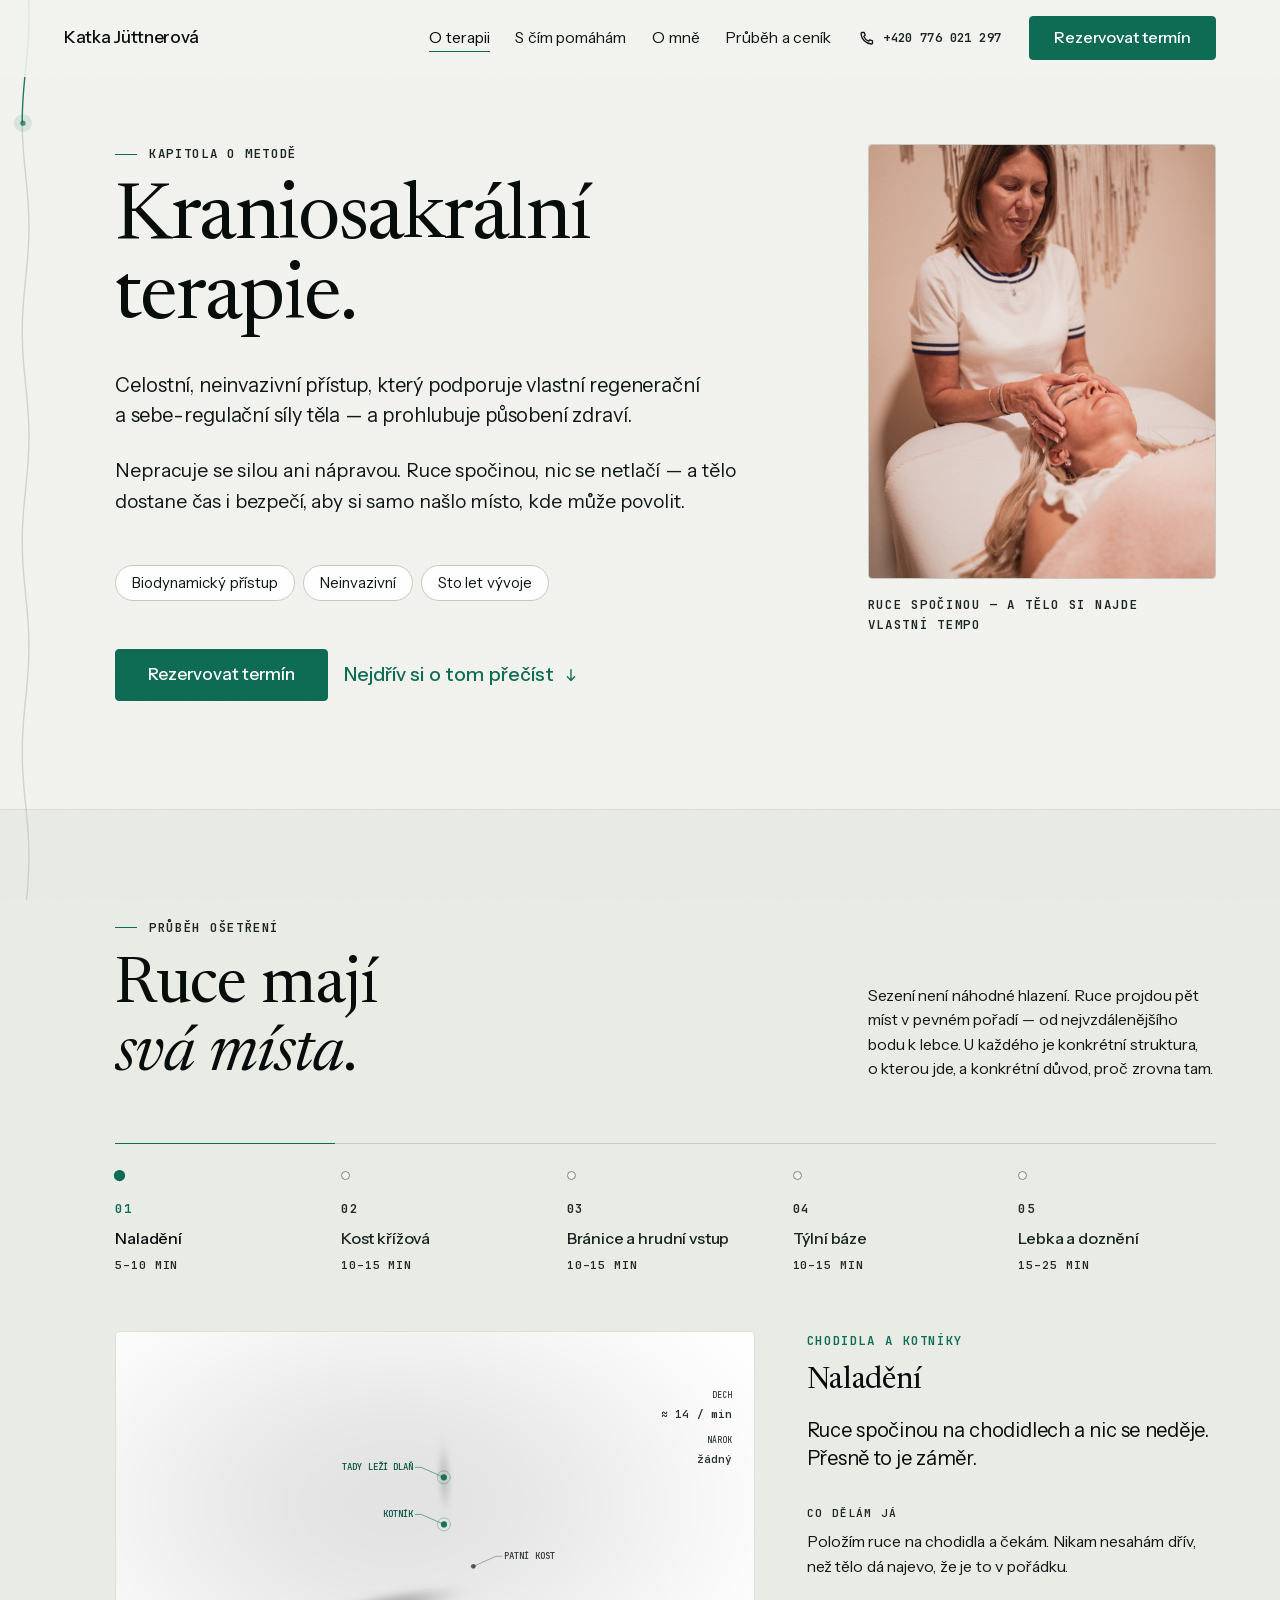
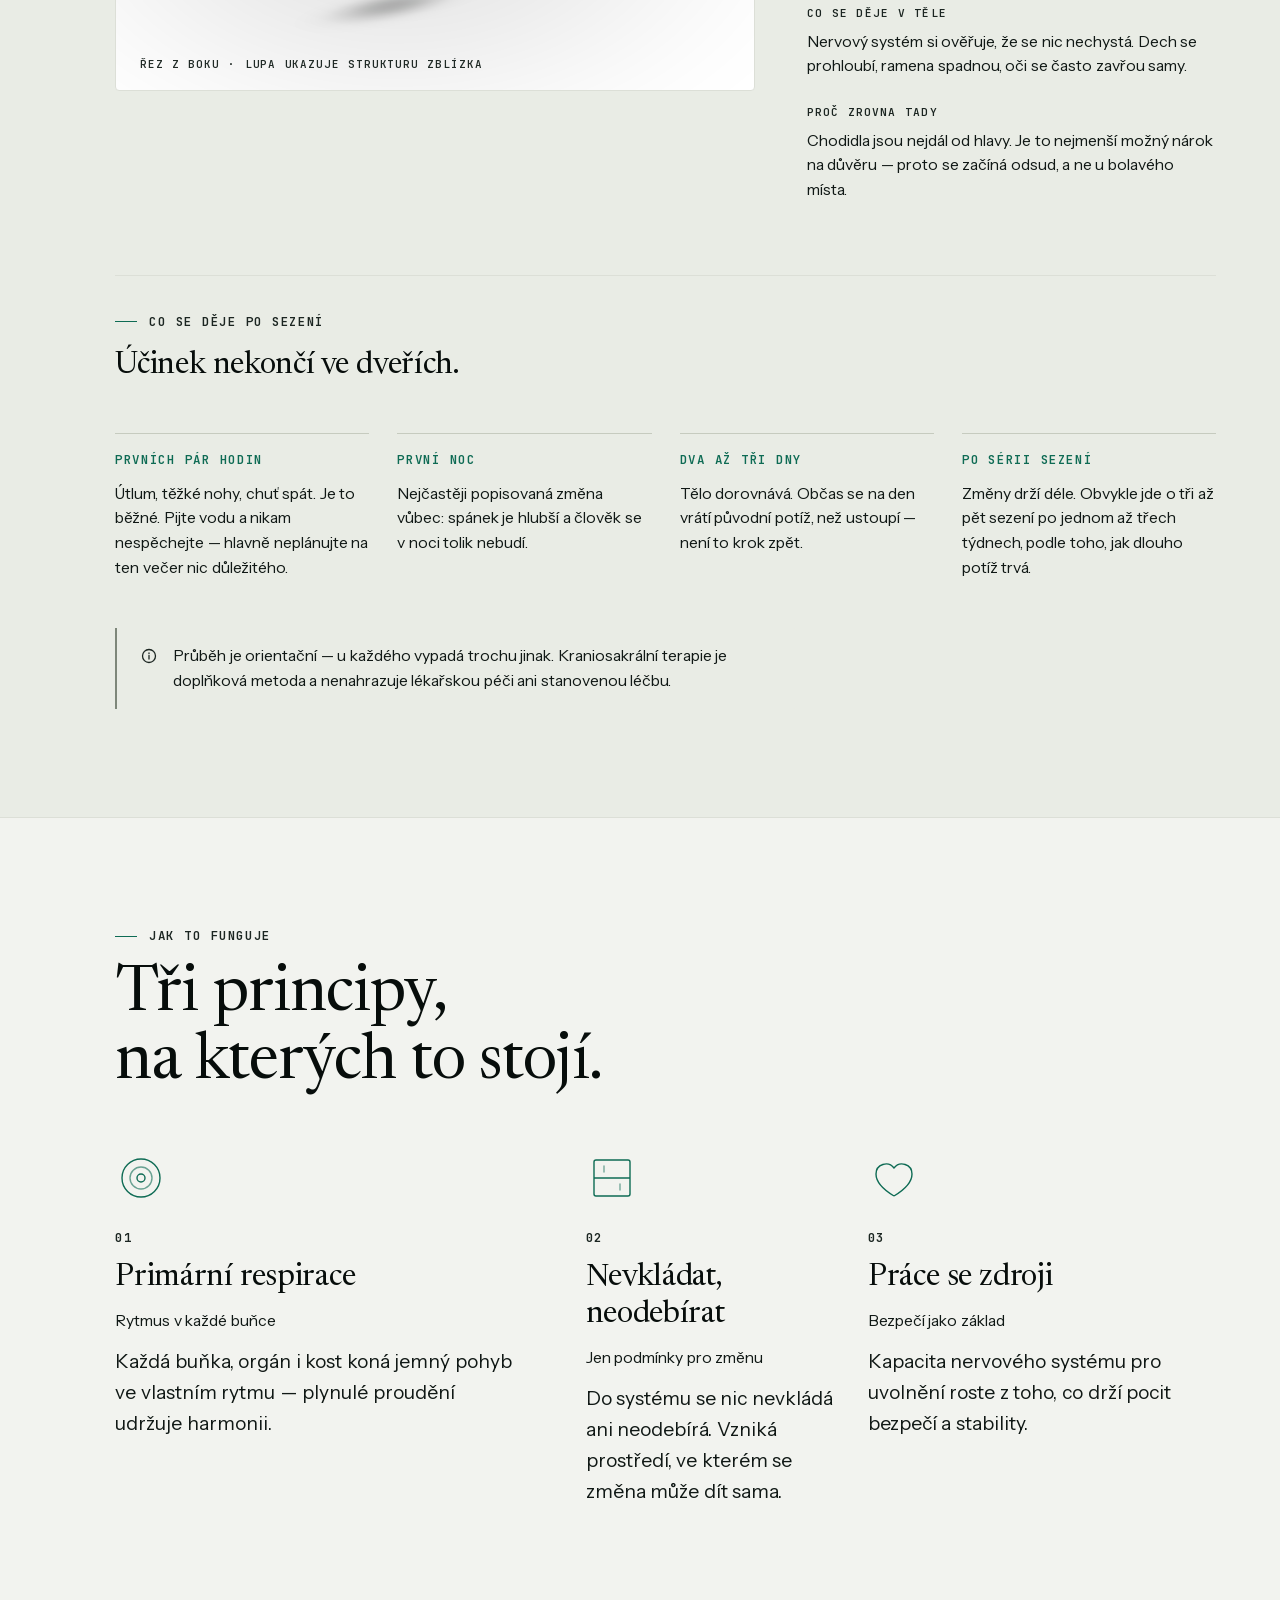
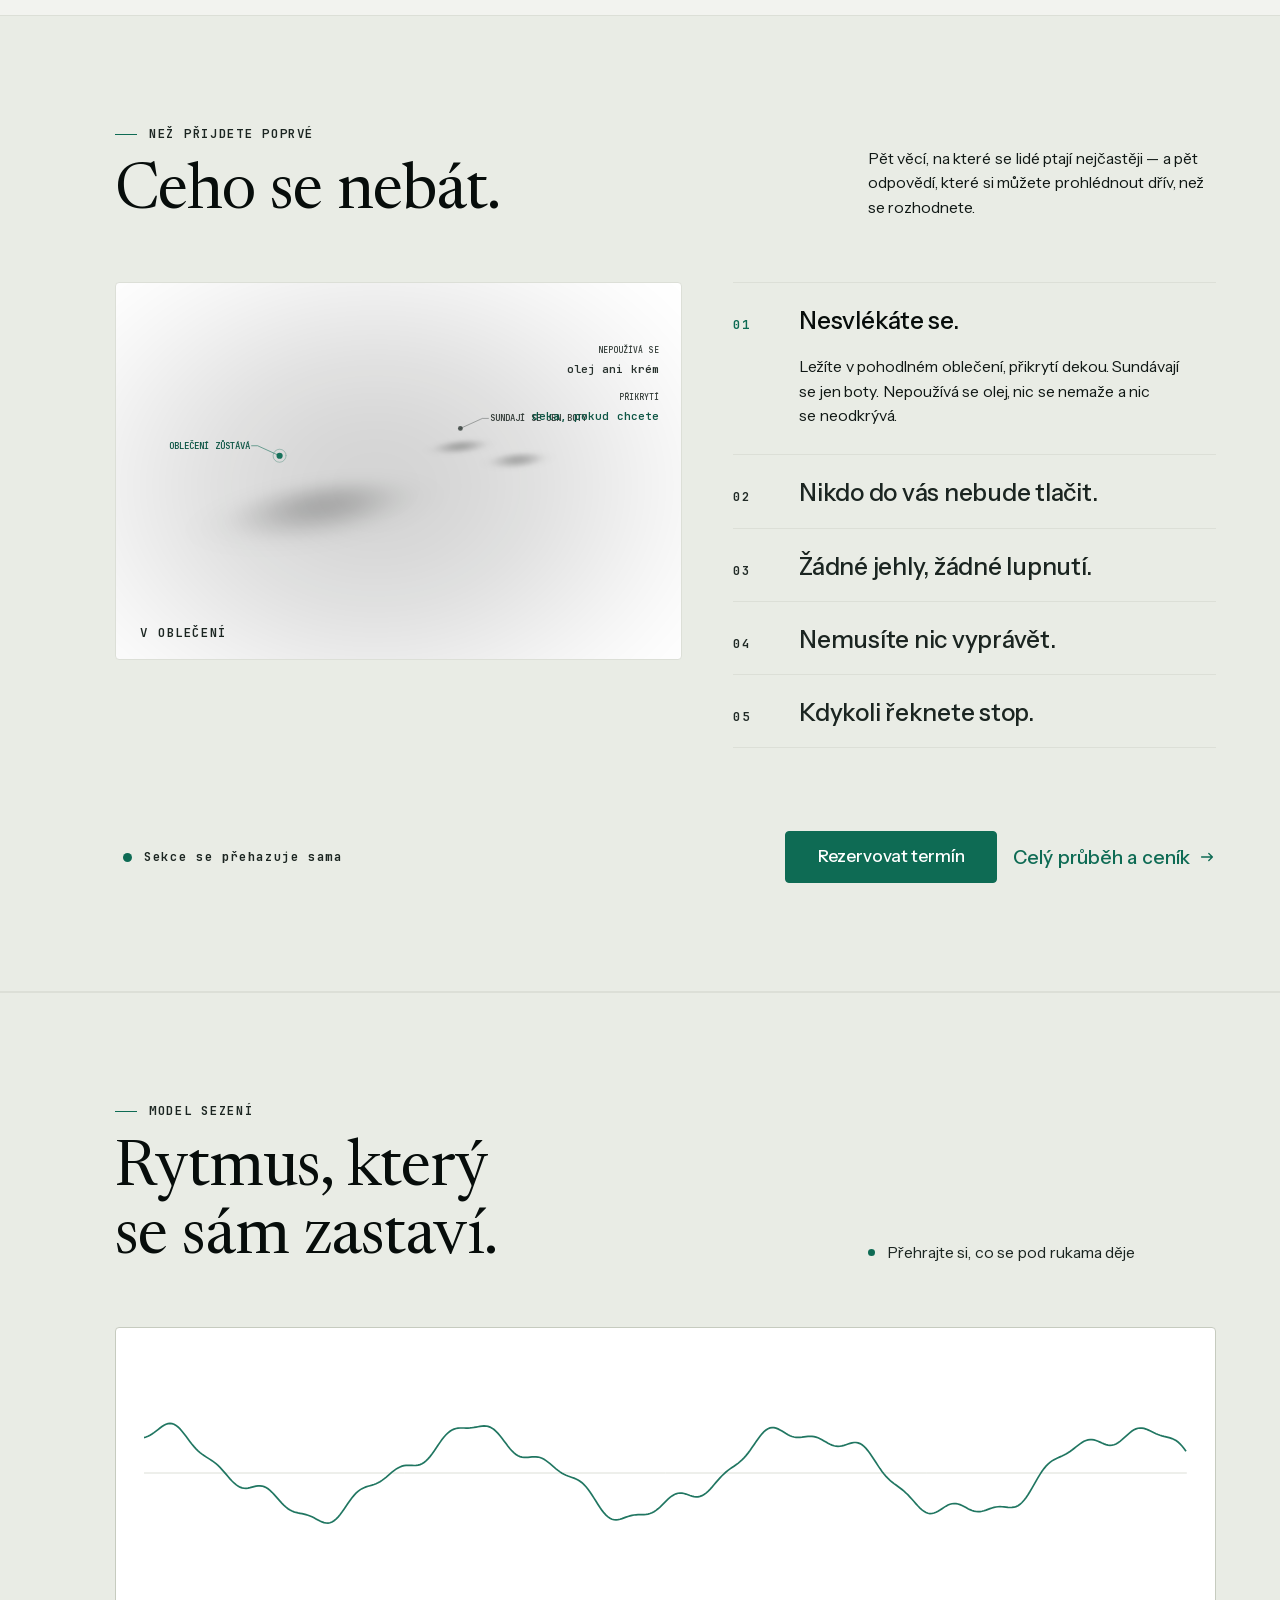
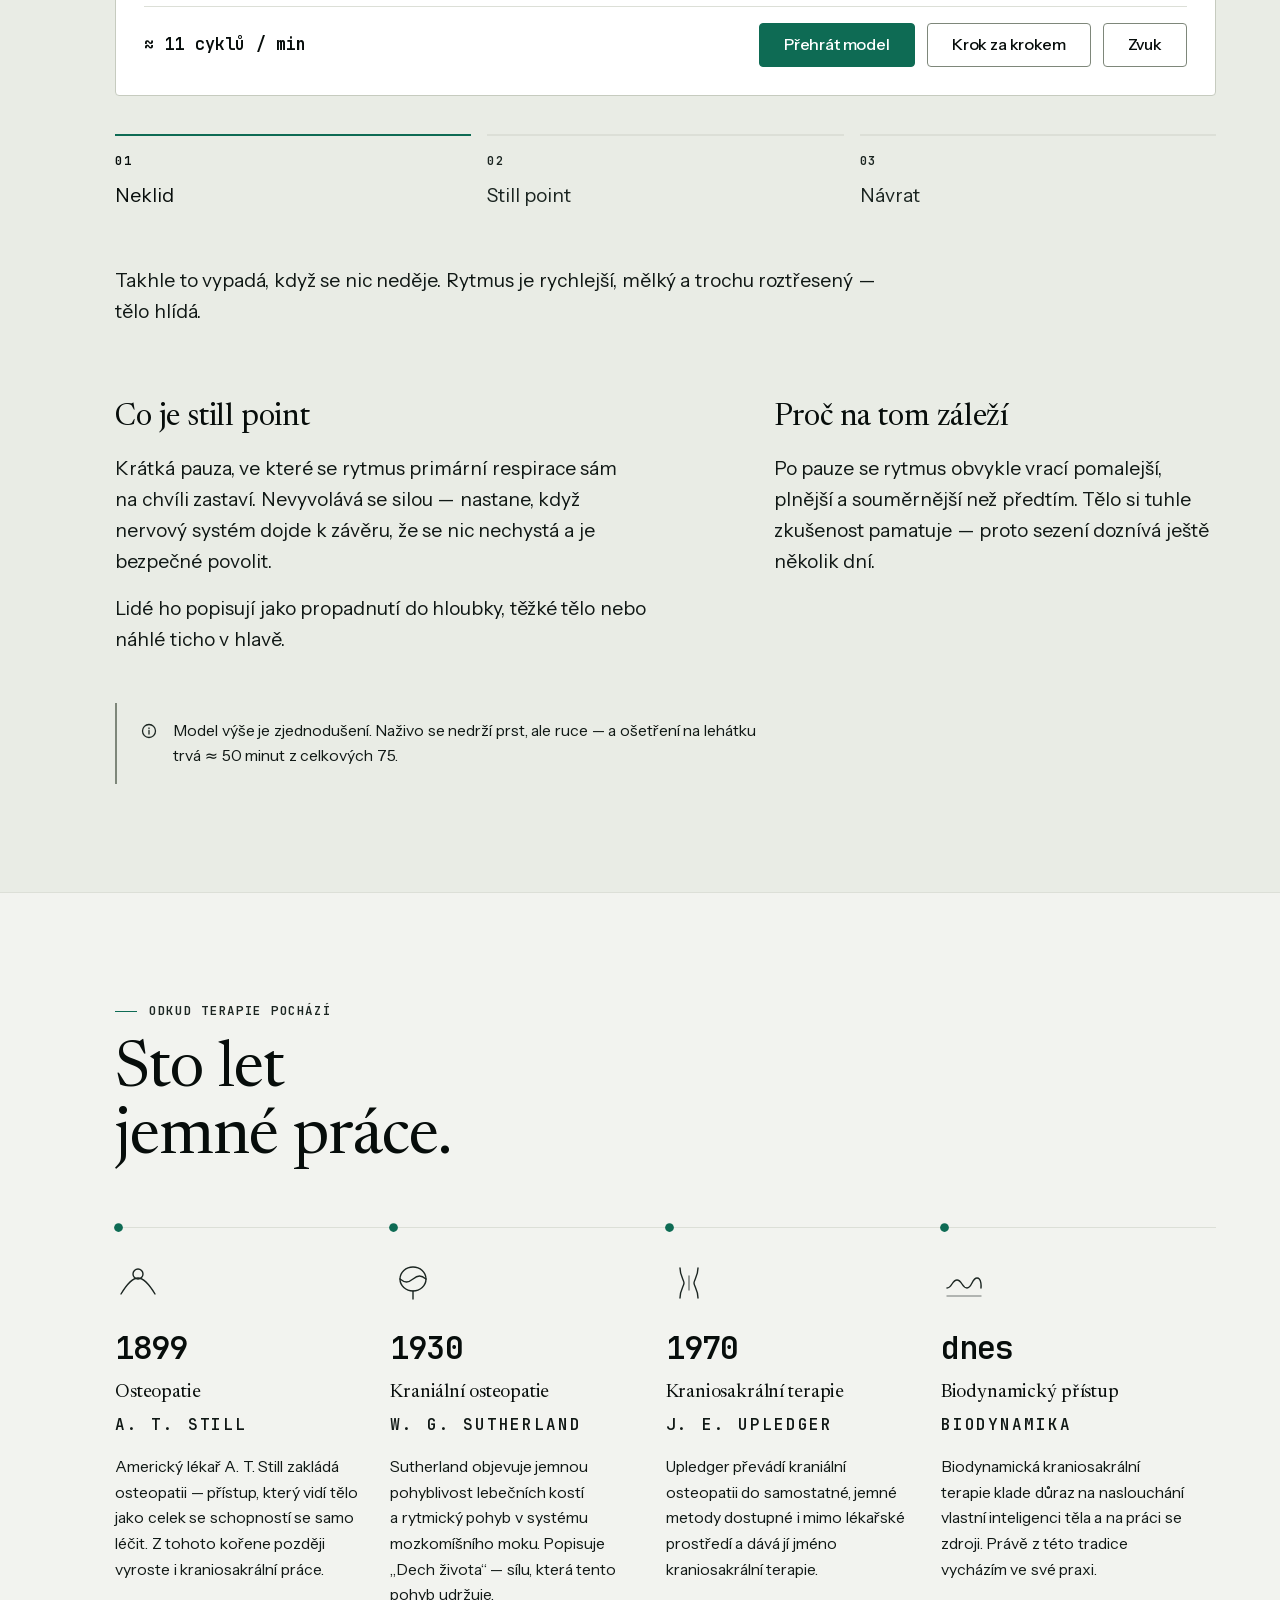
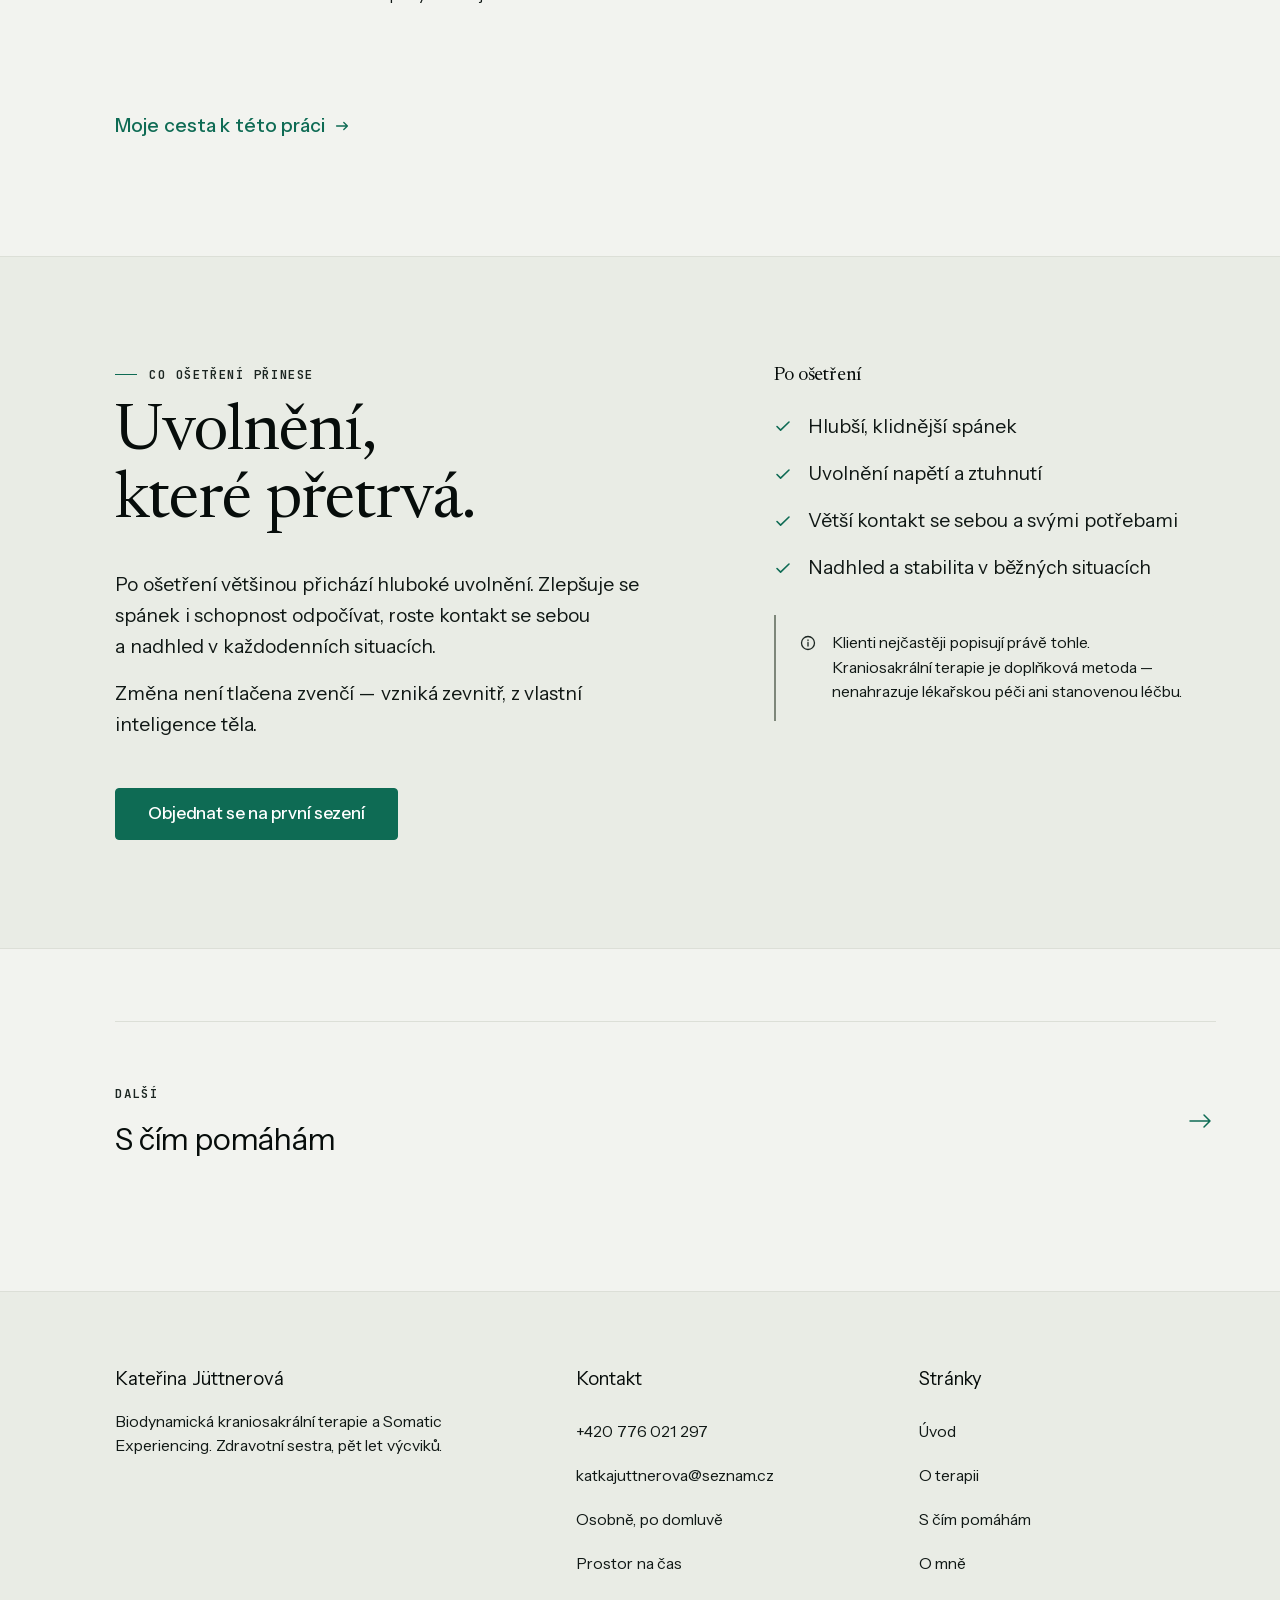
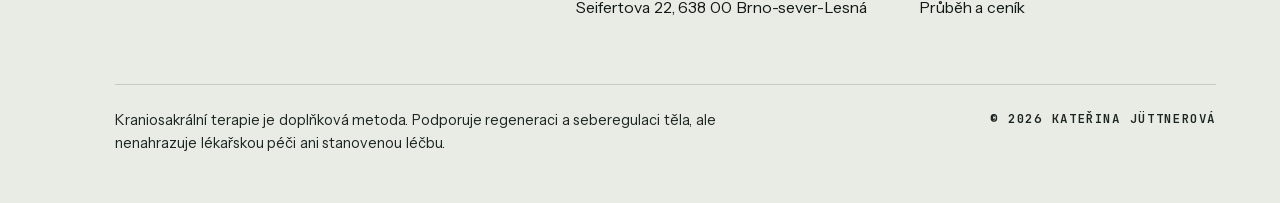
==== commit 0e363432: "Popis změn (např. resize fotky, security headers, robots.txt)" ====
--- a/kraniosakralni-terapie.html
+++ b/kraniosakralni-terapie.html
@@ -5,7 +5,7 @@
 <meta name="viewport" content="width=device-width, initial-scale=1, viewport-fit=cover">
 <title>O&nbsp;terapii — biodynamická kraniosakrální terapie</title>
 <meta name="description" content="Co je kraniosakrální terapie, jak funguje a odkud pochází. Dotek o váze pěti gramů, primární respirace, still point a sto let vývoje od osteopatie.">
-<link rel="canonical" href="https://www.example.cz/kraniosakralni-terapie.html">
+<link rel="canonical" href="https://www.katkajuttnerova.cz/kraniosakralni-terapie.html">
 <meta name="theme-color" content="#F2F3EF">
 
 <meta property="og:type" content="article">
@@ -46,8 +46,8 @@
   "@context": "https://schema.org",
   "@type": "BreadcrumbList",
   "itemListElement": [
-    { "@type": "ListItem", "position": 1, "name": "Úvod", "item": "https://www.example.cz/" },
-    { "@type": "ListItem", "position": 2, "name": "O terapii", "item": "https://www.example.cz/kraniosakralni-terapie.html" }
+    { "@type": "ListItem", "position": 1, "name": "Úvod", "item": "https://www.katkajuttnerova.cz/" },
+    { "@type": "ListItem", "position": 2, "name": "O terapii", "item": "https://www.katkajuttnerova.cz/kraniosakralni-terapie.html" }
   ]
 }
 </script>
@@ -133,14 +133,9 @@
         <div class="c9-12" data-reveal data-reveal-delay="160">
           <figure class="photo photo--4x5">
             <!-- FOTOGRAFIE 02 — ruce na hlavě klienta, 4:5 → assets/ruce-hlava.jpg. Brief v README.md. -->
-            <div class="photo__ph">
-              <svg width="34" height="34" viewBox="0 0 34 34" fill="none" aria-hidden="true">
-                <rect x="2.5" y="6.5" width="29" height="21" rx="2" stroke="currentColor" stroke-width="1.3"/>
-                <circle cx="17" cy="17" r="6" stroke="currentColor" stroke-width="1.3"/>
-                <path d="M11 6.5l2-3h8l2 3" stroke="currentColor" stroke-width="1.3" stroke-linejoin="round"/>
-              </svg>
-              <span class="todo">DOPLNIT: ruce na hlavě klienta</span>
-            </div>
+            <img src="assets/ruce-hlava.jpg"
+                 alt="Terapeutka drží dlaně na hlavě ležící klientky během kraniosakrálního ošetření"
+                 width="2000" height="3000" fetchpriority="high" decoding="async">
           </figure>
           <p class="mono" style="margin-top: var(--s-4)">Ruce spočinou — a&nbsp;tělo si najde vlastní tempo</p>
         </div>
